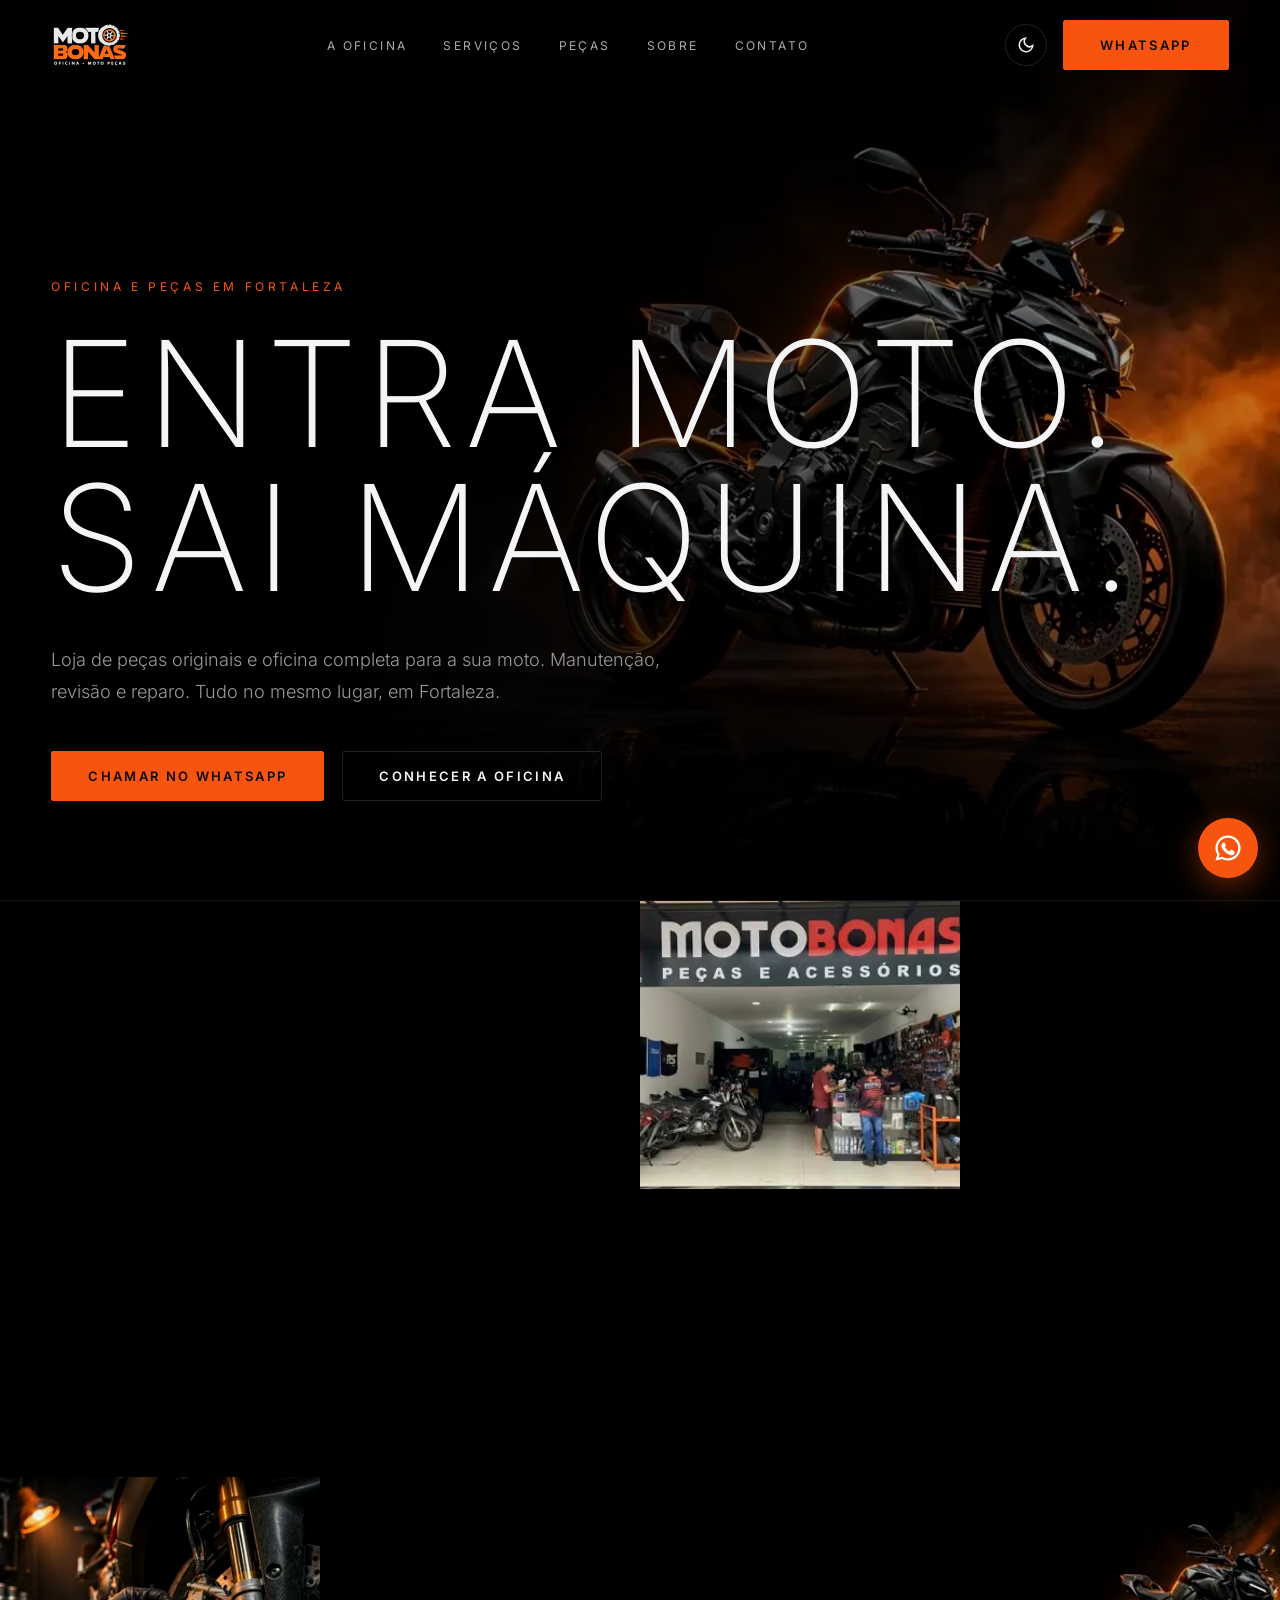
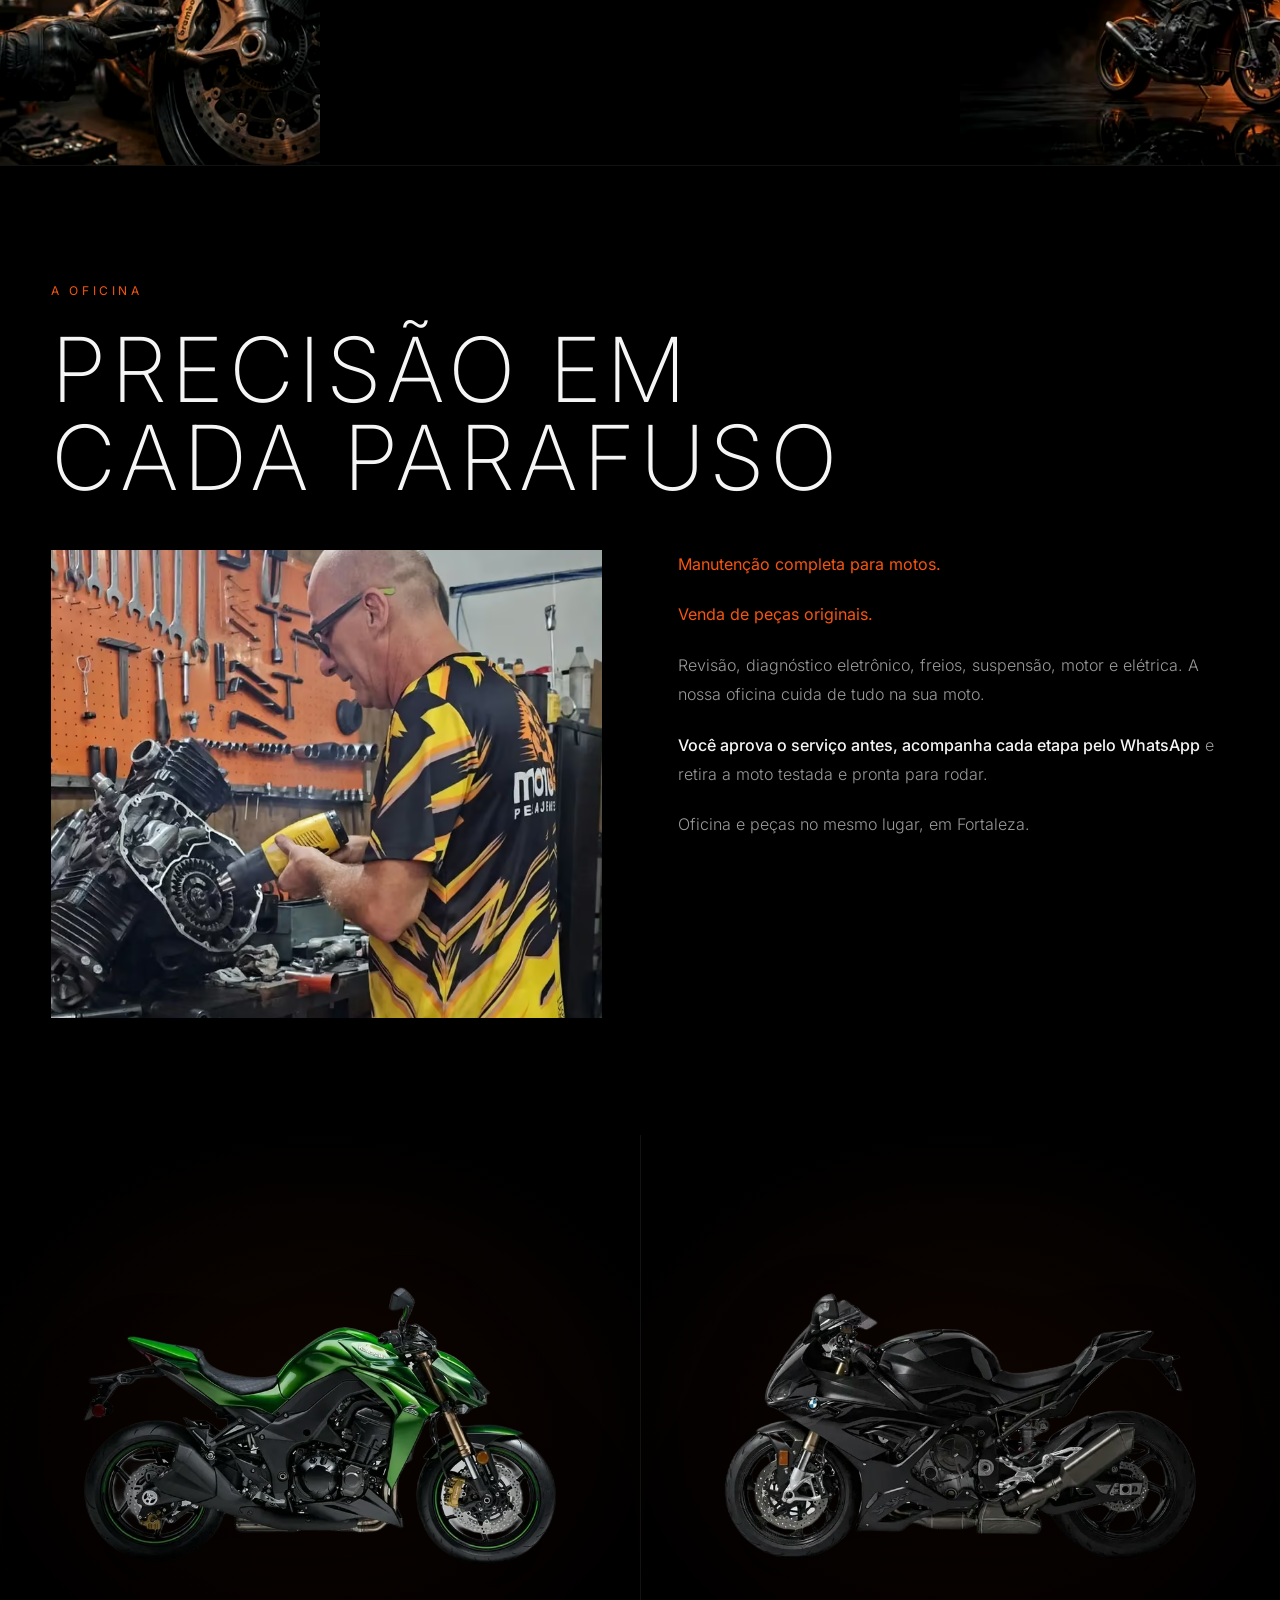
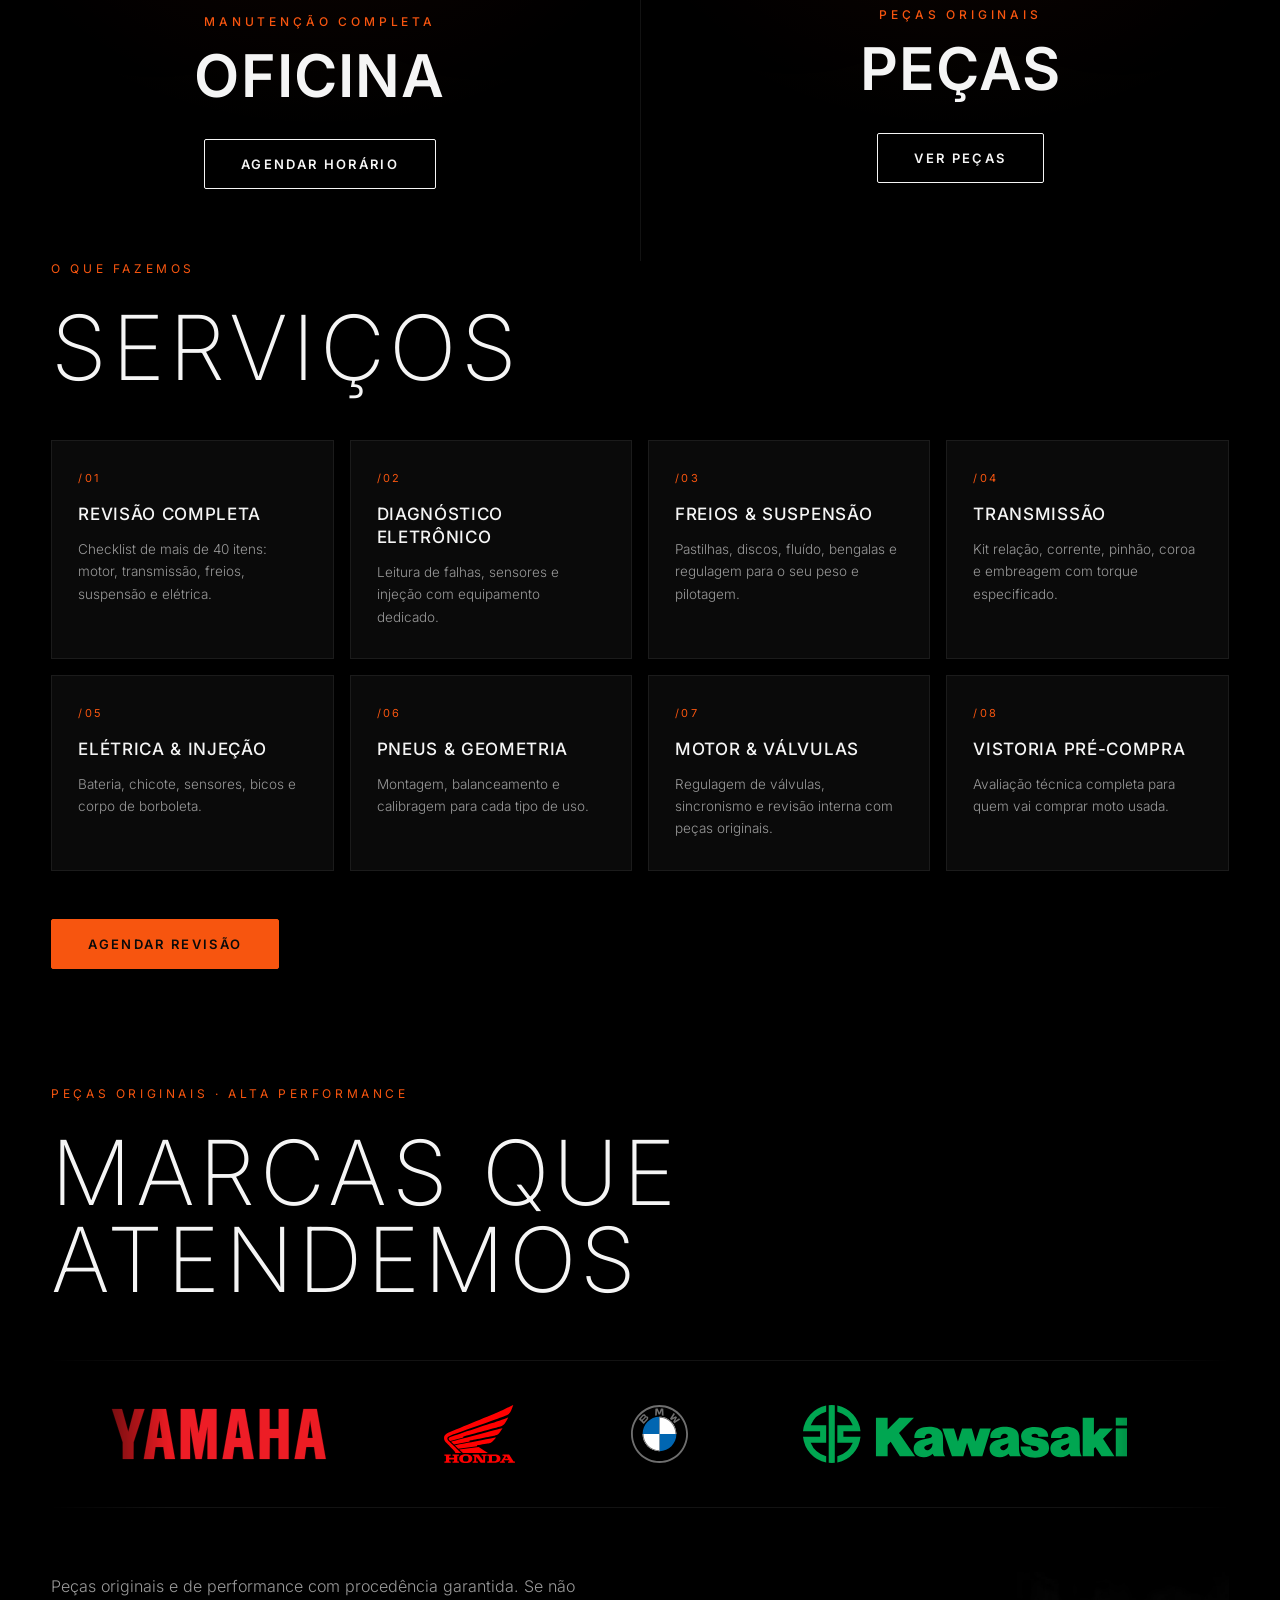
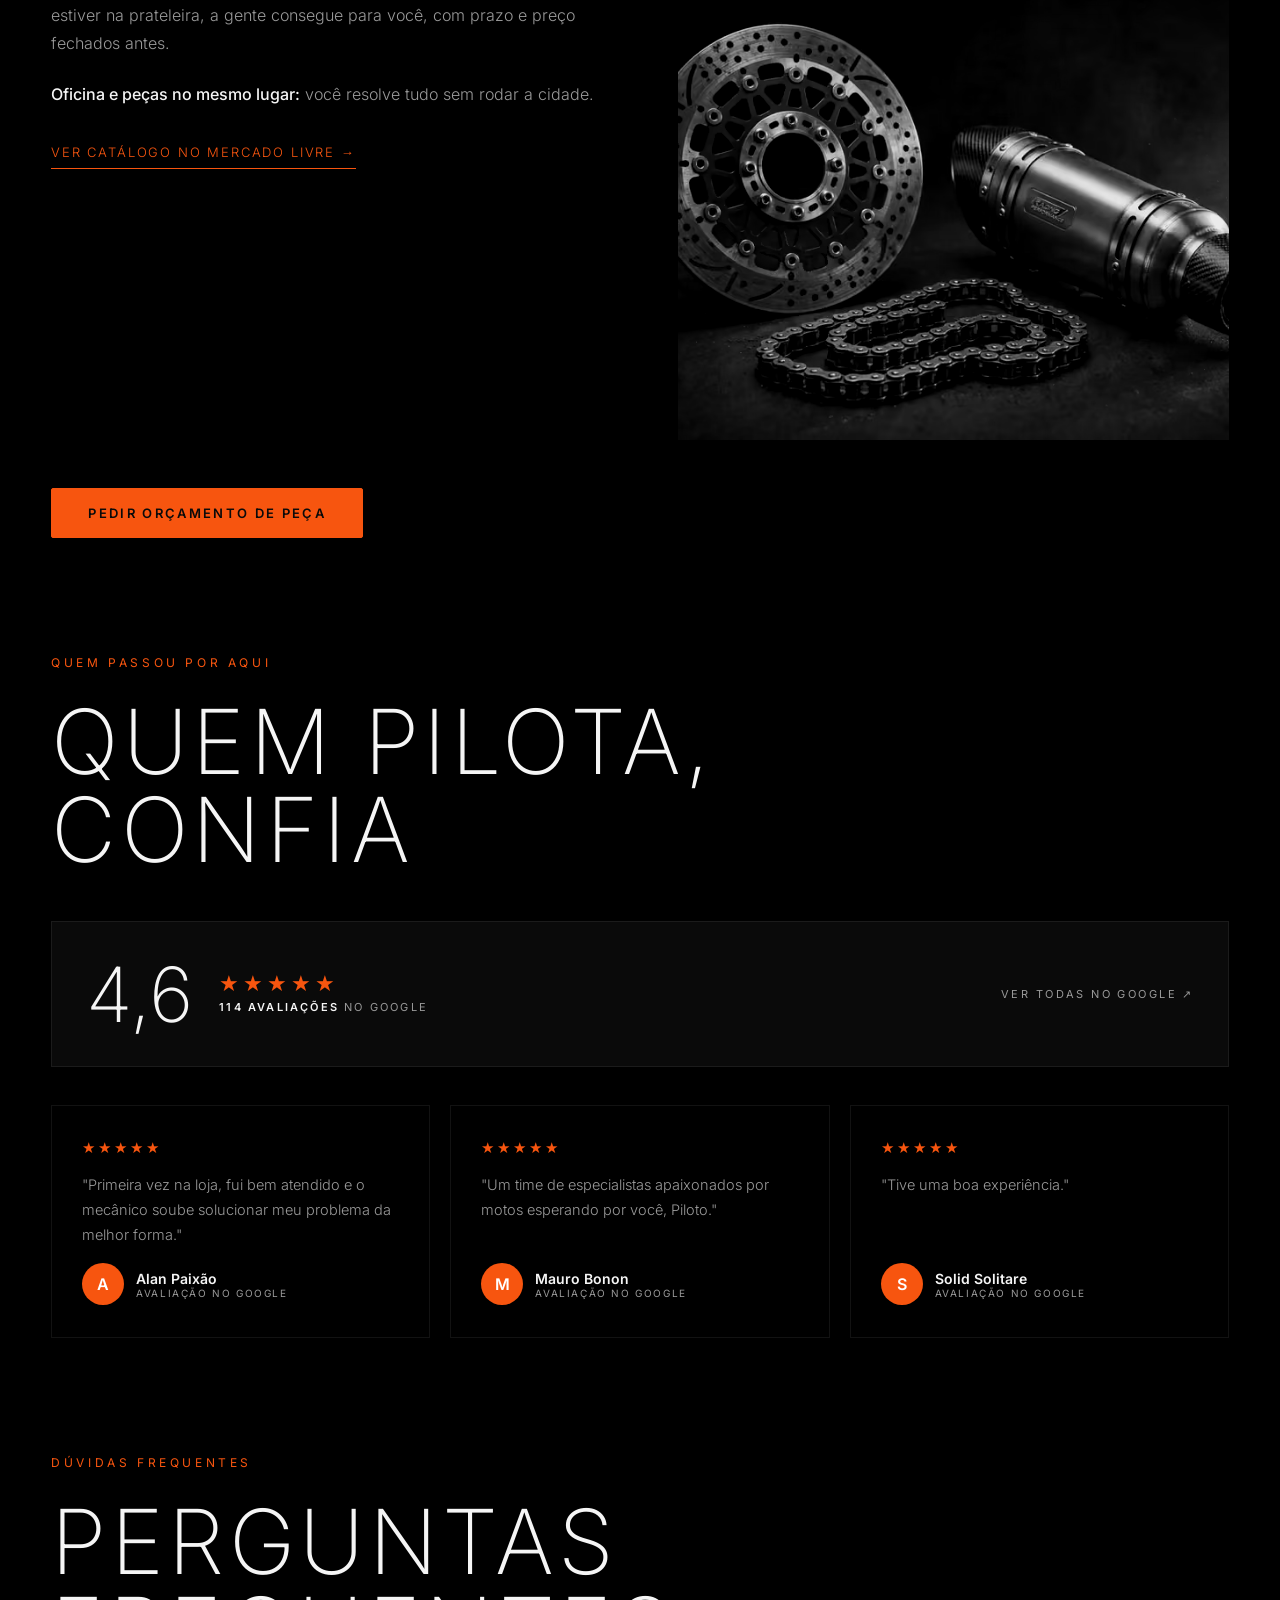
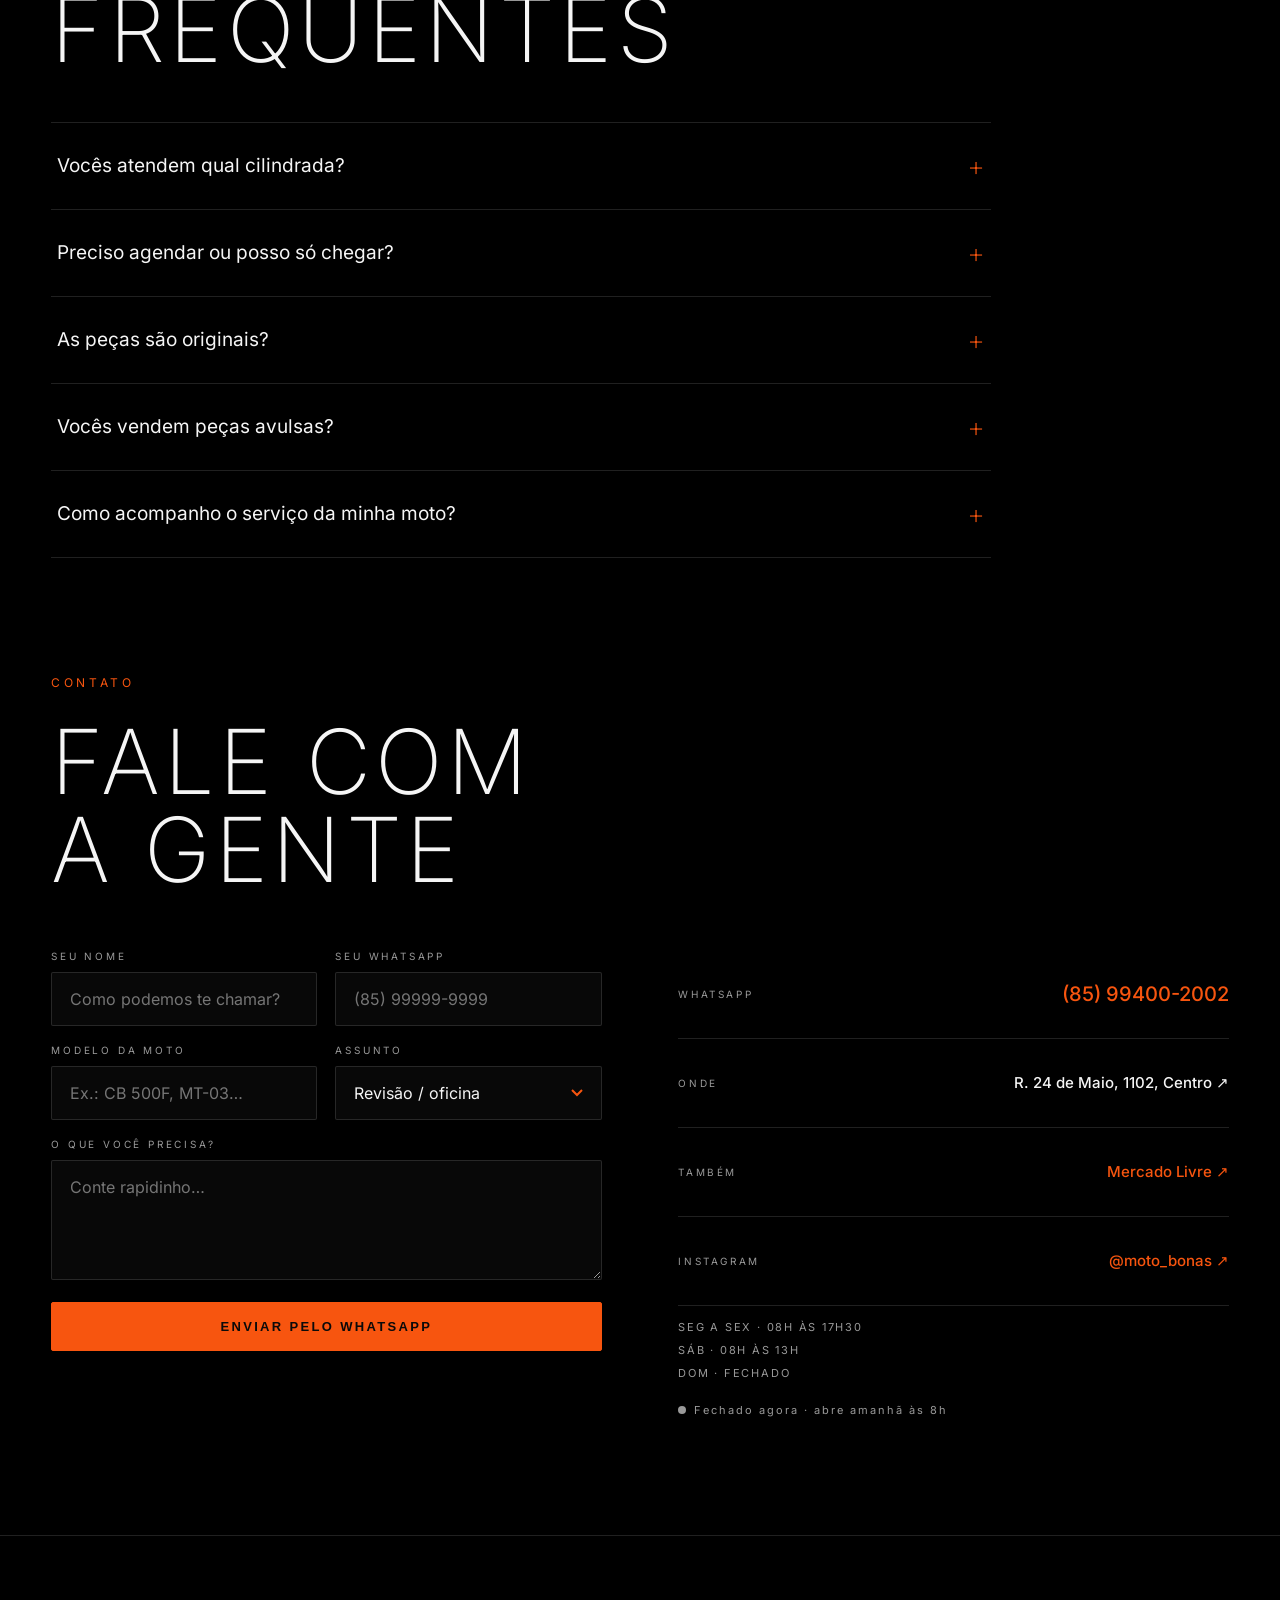
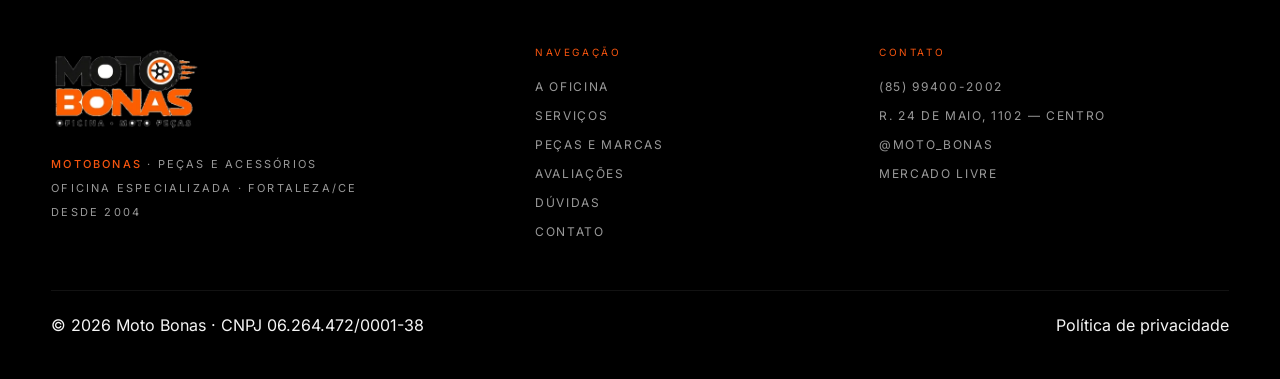
==== index.html @ 98878f94 "Serve favicon.ico na raiz (evita 404 no pedido padrao do navegador)" ====
<!DOCTYPE html>
<html lang="pt-BR">
<head>
<meta charset="UTF-8">
<meta name="viewport" content="width=device-width, initial-scale=1.0">
<title>MOTOBONAS | Oficina e Peças para Motos em Fortaleza</title>
<meta name="description" content="Oficina especializada e peças para motos de média e alta cilindrada em Fortaleza/CE. Revisão de precisão, diagnóstico eletrônico e peças originais. Chame no WhatsApp.">
<link rel="canonical" href="https://motobonas.com.br/">
<meta name="theme-color" content="#000000">
<meta property="og:type" content="website">
<meta property="og:site_name" content="Motobonas">
<meta property="og:locale" content="pt_BR">
<meta property="og:url" content="https://motobonas.com.br/">
<meta property="og:title" content="MOTOBONAS | Oficina e Peças para Motos">
<meta property="og:description" content="Entra moto. Sai máquina. Oficina especializada e peças em Fortaleza/CE.">
<meta property="og:image" content="https://motobonas.com.br/assets/og-image.jpg">
<meta property="og:image:width" content="1200">
<meta property="og:image:height" content="630">
<meta property="og:image:alt" content="Motobonas — oficina e peças para motos em Fortaleza">
<meta name="twitter:card" content="summary_large_image">
<meta name="twitter:title" content="MOTOBONAS | Oficina e Peças para Motos">
<meta name="twitter:description" content="Entra moto. Sai máquina. Oficina especializada e peças em Fortaleza/CE.">
<meta name="twitter:image" content="https://motobonas.com.br/assets/og-image.jpg">
<link rel="icon" href="/favicon.ico" sizes="any">
<link rel="apple-touch-icon" href="assets/favicon.png">
<link rel="preload" href="assets/fonts/inter-latin.woff2" as="font" type="font/woff2" crossorigin>
<link rel="preload" as="image" href="assets/hero-800.webp" media="(max-width:640px)">
<link rel="preload" as="image" href="assets/hero-1200.webp" media="(min-width:641px)">
<script>document.documentElement.className+=' js';</script>
<script type="application/ld+json">
{"@context":"https://schema.org","@type":"AutoRepair","@id":"https://motobonas.com.br/#oficina","name":"Moto Bonas Peças Acessórios Serviços","description":"Oficina especializada em motos de média e alta cilindrada e loja de peças originais em Fortaleza/CE.","telephone":"+55-85-99400-2002","url":"https://motobonas.com.br","image":"https://motobonas.com.br/assets/og-image.jpg","logo":"https://motobonas.com.br/assets/logo-320.webp","priceRange":"$$","foundingDate":"2004-05-05","currenciesAccepted":"BRL","address":{"@type":"PostalAddress","streetAddress":"Rua 24 de Maio, 1102","addressLocality":"Fortaleza","addressRegion":"CE","postalCode":"60020-000","addressCountry":"BR"},"geo":{"@type":"GeoCoordinates","latitude":-3.7312172,"longitude":-38.5334497},"hasMap":"https://www.google.com/maps/search/?api=1&query=Moto+Bonas+Rua+24+de+Maio+1102+Centro+Fortaleza","areaServed":{"@type":"City","name":"Fortaleza"},"openingHoursSpecification":[{"@type":"OpeningHoursSpecification","dayOfWeek":["Monday","Tuesday","Wednesday","Thursday","Friday"],"opens":"08:00","closes":"17:30"},{"@type":"OpeningHoursSpecification","dayOfWeek":"Saturday","opens":"08:00","closes":"13:00"}],"sameAs":["https://www.instagram.com/moto_bonas","https://www.mercadolivre.com.br/pagina/motobonas"],"aggregateRating":{"@type":"AggregateRating","ratingValue":"4.6","reviewCount":"114"}}
</script>
<script type="application/ld+json">
{"@context":"https://schema.org","@type":"FAQPage","mainEntity":[
{"@type":"Question","name":"Vocês atendem qual cilindrada?","acceptedAnswer":{"@type":"Answer","text":"Atendemos motos de todas as cilindradas, com especialidade em média e alta, acima de 300cc: naked, big trail e esportivas."}},
{"@type":"Question","name":"Preciso agendar ou posso só chegar?","acceptedAnswer":{"@type":"Answer","text":"Trabalhamos com hora marcada para garantir atendimento sem espera. Chame no WhatsApp (85) 99400-2002."}},
{"@type":"Question","name":"As peças são originais?","acceptedAnswer":{"@type":"Answer","text":"Sim. Peças originais e linhas premium, sempre com procedência garantida."}},
{"@type":"Question","name":"Vocês vendem peças avulsas?","acceptedAnswer":{"@type":"Answer","text":"Sim, na loja física em Fortaleza/CE e no Mercado Livre, com envio para todo o Brasil."}},
{"@type":"Question","name":"Como acompanho o serviço da minha moto?","acceptedAnswer":{"@type":"Answer","text":"Você recebe fotos e atualizações de cada etapa direto no seu WhatsApp: aprova o serviço antes, acompanha durante e retira a moto testada."}}
]}
</script>
<style>
@font-face{font-family:'Inter';font-style:normal;font-weight:200 600;font-display:swap;
  src:url('assets/fonts/inter-latin.woff2') format('woff2');
  unicode-range:U+0000-00FF,U+0131,U+0152-0153,U+02BB-02BC,U+02C6,U+02DA,U+02DC,U+0304,U+0308,U+0329,U+2000-206F,U+20AC,U+2122,U+2191,U+2193,U+2212,U+2215,U+FEFF,U+FFFD;}
@font-face{font-family:'Inter';font-style:normal;font-weight:200 600;font-display:swap;
  src:url('assets/fonts/inter-latin-ext.woff2') format('woff2');
  unicode-range:U+0100-02BA,U+02BD-02C5,U+02C7-02CC,U+02CE-02D7,U+02DD-02FF,U+0304,U+0308,U+0329,U+1D00-1DBF,U+1E00-1E9F,U+1EF2-1EFF,U+2020,U+20A0-20AB,U+20AD-20C0,U+2113,U+2C60-2C7F,U+A720-A7FF;}
:root{
  --bg:#000000; --bg2:#0a0a0a; --ink:#f5f5f5; --dim:#999999;
  --accent:#f7550f; --accent-deep:#b53c08;
  --line:rgba(245,245,245,.13); --line-soft:rgba(245,245,245,.07);
  --fd:'Inter',sans-serif;
}
*{margin:0;padding:0;box-sizing:border-box}
.sr-only{position:absolute;width:1px;height:1px;padding:0;margin:-1px;overflow:hidden;clip:rect(0 0 0 0);white-space:nowrap;border:0}
html{scroll-behavior:smooth}
body{background:var(--bg);color:var(--ink);font-family:var(--fd);overflow-x:hidden;-webkit-font-smoothing:antialiased}
::selection{background:var(--accent);color:#fff}
img{max-width:100%;display:block}
picture{display:contents}
a{color:inherit;text-decoration:none}
.wrap{max-width:1500px;margin:0 auto;padding:0 clamp(20px,4vw,60px)}
section{position:relative;padding:clamp(90px,13vh,160px) 0}
section[id]{scroll-margin-top:104px}

/* type */
h1,h2{font-weight:200;text-transform:uppercase;letter-spacing:.05em;line-height:.98;text-wrap:balance}
.micro{font-size:12px;font-weight:400;letter-spacing:.3em;text-transform:uppercase;color:var(--accent);margin-bottom:28px}
.h-giant{font-size:clamp(64px,11.5vw,180px)}
.h-big{font-size:clamp(44px,7vw,104px);margin-bottom:24px}
.lead{font-size:clamp(15px,1.5vw,18px);line-height:1.75;color:var(--dim);max-width:60ch;font-weight:300}
/* header */
header{position:fixed;top:0;left:0;right:0;z-index:50;display:flex;align-items:center;justify-content:space-between;
  padding:20px clamp(20px,4vw,60px);transition:.4s;border-bottom:1px solid transparent}
header.scrolled{background:rgba(0,0,0,.9);backdrop-filter:blur(12px);border-bottom-color:var(--line-soft)}
.brand{display:flex;align-items:center;gap:14px}
.brand img{height:46px;width:auto;object-fit:contain;filter:invert(1) hue-rotate(180deg)}
.brand .bt{font-size:12px;font-weight:400;letter-spacing:.24em;line-height:1.6}
.brand .bt b{color:var(--accent);font-weight:500}
nav.desk{display:flex;gap:36px;font-size:12px;font-weight:400;letter-spacing:.2em}
nav.desk a{opacity:.7;transition:.25s}
nav.desk a:hover{opacity:1;color:var(--accent)}
.btn{display:inline-flex;align-items:center;gap:10px;font-size:13px;font-weight:600;letter-spacing:.18em;
  text-transform:uppercase;padding:16px 36px;background:var(--accent);color:#0a0a0a;border:1px solid var(--accent);
  cursor:pointer;transition:.3s;border-radius:2px}
.btn:hover{background:#f5f5f5;border-color:#f5f5f5;color:#000}
.btn.ghost-btn{background:transparent;color:var(--ink);border-color:var(--line)}
.btn.ghost-btn:hover{border-color:var(--accent);color:var(--accent);background:transparent}
.burger{display:none;background:none;border:0;cursor:pointer;z-index:70;width:44px;height:44px;
  align-items:center;justify-content:center;flex-direction:column}
.burger span{display:block;width:26px;height:2px;background:var(--ink);margin:6px 0;transition:.3s}
.hact{display:flex;align-items:center;gap:16px}
.theme-toggle{width:42px;height:42px;border-radius:50%;border:1px solid var(--line);background:transparent;
  color:var(--ink);cursor:pointer;display:flex;align-items:center;justify-content:center;transition:.3s;flex-shrink:0}
.theme-toggle:hover{border-color:var(--accent);color:var(--accent)}
.theme-toggle svg{width:18px;height:18px;stroke:currentColor;fill:none;stroke-width:2;stroke-linecap:round}
.theme-toggle .icon-sun{display:none}
html[data-theme="light"] .theme-toggle .icon-sun{display:block}
html[data-theme="light"] .theme-toggle .icon-moon{display:none}
.mnav{display:none}

/* hero */
.hero{min-height:100svh;display:flex;align-items:flex-end;padding-bottom:clamp(70px,11vh,120px);position:relative;overflow:hidden}
.hero-bg{position:absolute;inset:0;z-index:-1}
.hero-bg video{width:100%;height:100%;object-fit:cover;object-position:center;filter:saturate(1.06) contrast(1.06) brightness(.86)}
.hero-bg::after{content:'';position:absolute;inset:0;
  background:linear-gradient(90deg,rgba(0,0,0,.94) 25%,rgba(0,0,0,.45) 60%,rgba(0,0,0,.1) 100%),
             linear-gradient(0deg,#000 3%,transparent 42%)}
.hero .lead{margin:34px 0 44px}
.cta-row{display:flex;gap:18px;flex-wrap:wrap}

/* photo strip */
.strip{display:grid;grid-template-columns:repeat(4,1fr);gap:0;border-top:1px solid var(--line-soft);border-bottom:1px solid var(--line-soft)}
.strip img{width:100%;height:clamp(220px,32vh,380px);object-fit:cover;filter:saturate(1.06) contrast(1.06) brightness(.96);transition:.5s}
.strip img:hover{filter:saturate(1.12) contrast(1.05) brightness(1)}

/* split */
.split{display:grid;grid-template-columns:1fr 1fr;gap:clamp(30px,6vw,100px);align-items:start;margin-top:48px}
.split .txt p{color:var(--dim);line-height:1.8;font-weight:300;font-size:16px;margin-bottom:22px}
.split .txt p b{color:var(--ink);font-weight:500}
.split .txt p.hl{color:var(--accent);font-weight:400}
.strip-img{overflow:hidden}
.strip-img img{width:100%;height:clamp(300px,52vh,560px);object-fit:cover;filter:grayscale(1) contrast(1.08) brightness(.92)}
.strip-img img.color{filter:none}

/* builds (oficina / peças) */
.builds{display:grid;grid-template-columns:1fr 1fr}
.build{position:relative;overflow:hidden;min-height:clamp(480px,80vh,760px);display:flex;flex-direction:column;
  align-items:center;justify-content:center;text-align:center;gap:clamp(18px,3.5vh,34px);
  padding:clamp(50px,8vh,90px) 24px;
  background:var(--bg)}
.build::before{content:'';position:absolute;inset:0;pointer-events:none;
  background:radial-gradient(ellipse 85% 60% at 50% 40%,rgba(247,85,15,.07),transparent 70%)}
.build.b-pecas{border-left:1px solid var(--line-soft)}
.build .bike{width:min(86%,540px);height:auto;filter:drop-shadow(0 34px 40px rgba(0,0,0,.45));
  transition:transform 1.2s cubic-bezier(.16,1,.3,1)}
.build:hover .bike{transform:scale(1.045)}
.build .in{position:relative;z-index:2}
.build .pre{font-size:12px;font-weight:500;letter-spacing:.32em;color:var(--accent);margin-bottom:18px}
.build h3{font-size:clamp(38px,4.6vw,68px);font-weight:600;letter-spacing:.02em;text-transform:uppercase;color:var(--ink);line-height:1;margin-bottom:34px}
.build .btn{border-color:var(--ink);background:transparent;color:var(--ink)}
.build .btn:hover{background:var(--accent);border-color:var(--accent);color:#fff}

/* services */
.svc-grid{display:grid;grid-template-columns:repeat(4,1fr);gap:16px;margin-top:48px}
.svc{background:var(--bg2);border:1px solid var(--line-soft);padding:30px 26px;transition:transform .3s,border-color .3s}
.svc:hover{transform:translateY(-6px);border-color:rgba(247,85,15,.55)}
.svc .n{display:block;font-size:11px;letter-spacing:.22em;color:var(--accent);margin-bottom:18px}
.svc h3{font-size:17px;font-weight:500;letter-spacing:.04em;text-transform:uppercase;margin-bottom:12px;line-height:1.35}
.svc p{font-size:13.5px;color:var(--dim);line-height:1.65;font-weight:300}

/* brands marquee */
.marquee{overflow:hidden;margin-top:56px;border-top:1px solid var(--line-soft);border-bottom:1px solid var(--line-soft);
  -webkit-mask-image:linear-gradient(90deg,transparent,#000 10%,#000 90%,transparent);
  mask-image:linear-gradient(90deg,transparent,#000 10%,#000 90%,transparent)}
.mq-track{display:flex;width:max-content;animation:mq 30s linear infinite}
.marquee:hover .mq-track{animation-play-state:paused}
.mq-half{display:flex;align-items:center;padding:44px 0}
.mq-item{margin:0 clamp(34px,4.5vw,70px);display:flex;align-items:center;transition:transform .3s;flex-shrink:0}
.mq-item img{height:clamp(40px,4.5vw,58px);width:auto;display:block}
.mq-item:hover{transform:scale(1.07)}
@keyframes mq{to{transform:translateX(-50%)}}

/* reviews */
.rev-head{display:flex;align-items:center;gap:26px;flex-wrap:wrap;margin:48px 0 38px;padding:34px;
  border:1px solid var(--line-soft);background:var(--bg2)}
.rev-head .score{font-weight:200;font-size:76px;line-height:1}
.rev-head .stars{color:var(--accent);font-size:22px;letter-spacing:4px}
.rev-head .meta{font-size:11px;letter-spacing:.2em;color:var(--dim);line-height:2}
.rev-head .meta b{color:var(--ink)}
.rev-head .g{margin-left:auto;font-size:11px;letter-spacing:.22em;color:var(--dim);transition:.3s}
.rev-head .g:hover{color:var(--accent)}
.rev-grid{display:grid;grid-template-columns:repeat(3,1fr);gap:20px}
.rev{border:1px solid var(--line-soft);padding:32px 30px;display:flex;flex-direction:column;gap:16px;transition:.3s;background:var(--bg)}
.rev:hover{border-color:rgba(247,85,15,.4)}
.rev .stars{color:var(--accent);font-size:15px;letter-spacing:3px}
.rev .txt{font-size:14.5px;line-height:1.7;color:var(--dim);flex:1;font-weight:300}
.rev .who{display:flex;align-items:center;gap:12px}
.rev .ava{width:42px;height:42px;border-radius:50%;background:var(--accent);display:flex;align-items:center;
  justify-content:center;font-weight:600;font-size:16px;color:#fff;flex-shrink:0}
.rev .who .n{font-weight:600;font-size:14px}
.rev .who .d{font-size:10px;letter-spacing:.16em;color:var(--dim)}

/* contact */
.contact-grid{display:grid;grid-template-columns:1fr 1fr;gap:clamp(36px,6vw,100px);margin-top:56px;align-items:start}
.cinfo .row{display:flex;justify-content:space-between;gap:14px;padding:22px 0;border-bottom:1px solid var(--line);font-size:15px;align-items:center}
.cinfo .k{font-size:10px;letter-spacing:.26em;color:var(--dim)}
.cinfo .v{font-weight:500}
.cinfo .v.hot{color:var(--accent);font-size:20px}
.hours{font-size:11px;letter-spacing:.16em;color:var(--dim);line-height:2.1;margin-top:10px}
form{display:grid;gap:18px}
.field label{display:block;font-size:10px;letter-spacing:.28em;color:var(--dim);margin-bottom:10px;text-transform:uppercase}
.field input,.field select,.field textarea{width:100%;background:rgba(245,245,245,.03);border:1px solid var(--line);
  color:var(--ink);font-family:var(--fd);font-size:16px;padding:16px 18px;transition:.3s;border-radius:2px;appearance:none}
.field textarea{min-height:120px;resize:vertical}
.field input:focus,.field select:focus,.field textarea:focus{outline:none;border-color:var(--accent)}
.field select{background-image:url("data:image/svg+xml,%3Csvg xmlns='http://www.w3.org/2000/svg' width='12' height='8'%3E%3Cpath d='M1 1l5 5 5-5' stroke='%23f7550f' fill='none' stroke-width='2'/%3E%3C/svg%3E");
  background-repeat:no-repeat;background-position:right 18px center}
.field select option{background:#111}
.frow{display:grid;grid-template-columns:1fr 1fr;gap:18px}

/* faq */
.faq{margin-top:48px;border-top:1px solid var(--line);max-width:940px}
.faq details{border-bottom:1px solid var(--line)}
.faq summary{cursor:pointer;list-style:none;display:flex;justify-content:space-between;align-items:center;
  gap:20px;padding:26px 6px;font-weight:400;font-size:clamp(16px,1.8vw,19px);transition:.25s}
.faq summary::-webkit-details-marker{display:none}
.faq summary::after{content:'+';font-weight:200;color:var(--accent);font-size:28px;flex-shrink:0;transition:transform .3s}
.faq details[open] summary::after{transform:rotate(45deg)}
.faq summary:hover{color:var(--accent)}
.faq .a{padding:0 6px 28px;color:var(--dim);line-height:1.75;font-size:15.5px;max-width:72ch;font-weight:300}

/* footer */
footer{border-top:1px solid var(--line);padding:70px 0 44px}
.foot-grid{display:grid;grid-template-columns:1.2fr .8fr 1fr;gap:clamp(24px,5vw,70px);margin:40px 0 44px;align-items:start}
.foot-grid .m{font-size:11px;letter-spacing:.2em;color:var(--dim);line-height:2.2}
.foot-grid .m b{color:var(--accent);font-weight:500}
.fcol img{margin-bottom:20px}
.fh{font-size:10px;letter-spacing:.26em;color:var(--accent);text-transform:uppercase;margin-bottom:14px}
.fcol a{display:block;font-size:12px;letter-spacing:.14em;color:var(--dim);padding:7px 0;text-transform:uppercase;transition:.25s}
.fcol a:hover{color:var(--accent)}
.foot-legal{display:flex;justify-content:space-between;gap:16px;flex-wrap:wrap;border-top:1px solid var(--line-soft);padding-top:24px}
.foot-legal a:hover{color:var(--accent)}

/* whatsapp float + mobile bar */
.wa-float{position:fixed;right:22px;bottom:22px;z-index:55;width:60px;height:60px;border-radius:50%;
  background:var(--accent);display:flex;align-items:center;justify-content:center;
  box-shadow:0 8px 32px rgba(247,85,15,.45);transition:.3s}
.wa-float:hover{transform:scale(1.1)}
.wa-float svg{width:30px;height:30px;fill:#fff}
.bookbar{display:none}

/* reveal (só quando há JS: sem JS o conteúdo fica visível) */
.js .rise{opacity:0;transform:translateY(34px);transition:opacity .9s ease,transform .9s cubic-bezier(.16,1,.3,1)}
.js .rise.in{opacity:1;transform:none}

/* links de contato com alvo de toque confortável */
.cinfo .row .v{padding:10px 0;min-height:44px;display:inline-flex;align-items:center}
.rev-head .g{padding:12px 0;display:inline-block}
.link-accent{color:var(--accent);border-bottom:1px solid var(--accent);padding-bottom:4px;font-size:13px;
  letter-spacing:.14em;display:inline-block;padding-top:10px}
.link-accent:hover{color:var(--accent-deep);border-bottom-color:var(--accent-deep)}

/* status aberto/fechado */
.status{display:inline-flex;align-items:center;gap:8px;font-size:11px;letter-spacing:.18em;
  color:var(--dim);margin-top:18px}
.status .dot{width:8px;height:8px;border-radius:50%;background:var(--dim);flex-shrink:0}
.status.aberto .dot{background:#22c55e;box-shadow:0 0 0 3px rgba(34,197,94,.18)}
.status.aberto{color:#22c55e}

/* erro de formulário */
.field .erro{display:none;font-size:11px;letter-spacing:.12em;color:#ff6b5a;margin-top:8px}
.field.invalido input,.field.invalido textarea{border-color:#ff6b5a}
.field.invalido .erro{display:block}
[aria-invalid="true"]{border-color:#ff6b5a}
.aviso{display:none;font-size:13px;line-height:1.6;color:#ff6b5a;padding:14px 16px;border:1px solid rgba(255,107,90,.4);
  background:rgba(255,107,90,.08);border-radius:2px}
.aviso.on{display:block}

/* ===== tema claro (toggle) ===== */
html[data-theme="light"]{--bg:#ffffff;--bg2:#f4f4f3;--ink:#101010;--dim:#5d5d5d;
  --line:rgba(0,0,0,.14);--line-soft:rgba(0,0,0,.07)}
html[data-theme="light"] header{background:rgba(255,255,255,.78);backdrop-filter:blur(12px);-webkit-backdrop-filter:blur(12px);border-bottom:1px solid var(--line-soft)}
html[data-theme="light"] header.scrolled{background:rgba(255,255,255,.94)}
html[data-theme="light"] .brand img{filter:none}
html[data-theme="light"] .hero{color:#fff}
html[data-theme="light"] .hero h1{color:#fff}
html[data-theme="light"] .hero .lead{color:rgba(255,255,255,.74)}
html[data-theme="light"] .hero .btn.ghost-btn{color:#fff;border-color:rgba(255,255,255,.45)}
html[data-theme="light"] .field input,html[data-theme="light"] .field select,html[data-theme="light"] .field textarea{background:rgba(0,0,0,.035)}
html[data-theme="light"] .field select option{background:#fff}
html[data-theme="light"] .mnav a{color:#f5f5f5}
html[data-theme="light"] footer{background:#0b0b0b;color:#f5f5f5}
html[data-theme="light"] footer .foot-grid .m{color:#9a9a9a}
html[data-theme="light"] .mq-item img[src$="triumph.svg"]{filter:brightness(0)}
html[data-theme="light"] .link-accent{color:var(--accent-deep);border-bottom-color:var(--accent-deep)}
html[data-theme="light"] .cinfo .v.hot{color:var(--accent-deep)}
html[data-theme="light"] .status.aberto{color:#0f7a3d}

@media(max-width:1024px){
  .split,.contact-grid{grid-template-columns:1fr}
  .svc-grid{grid-template-columns:repeat(2,1fr)}
  .strip{grid-template-columns:repeat(2,1fr)}
  .rev-grid{grid-template-columns:repeat(2,1fr)}
}
@media(max-width:640px){
  nav.desk,.brand .bt{display:none}
  .burger{display:flex}
  .strip{grid-template-columns:repeat(2,1fr)}
  .strip img{height:180px}
  .rev-grid{grid-template-columns:1fr}
  .frow{grid-template-columns:1fr}
  .svc-grid{grid-template-columns:1fr}
  .builds{grid-template-columns:1fr}
  .build{min-height:60vh}
  .mnav{position:fixed;inset:0;background:rgba(0,0,0,.97);z-index:65;display:flex;flex-direction:column;
    align-items:center;justify-content:center;gap:32px;opacity:0;pointer-events:none;transition:.4s}
  .mnav.open{opacity:1;pointer-events:auto}
  .mnav a{font-weight:300;font-size:34px;text-transform:uppercase;letter-spacing:.06em}
  .mnav-brand img{width:132px;height:auto;object-fit:contain;margin-bottom:6px;filter:invert(1) hue-rotate(180deg)}
  .mnav a.on{color:var(--accent)}
  body.menu-open{overflow:hidden}
  body.menu-open header{z-index:80;background:transparent;border-bottom-color:transparent;backdrop-filter:none;-webkit-backdrop-filter:none}
  body.menu-open .brand,body.menu-open .hact .theme-toggle,body.menu-open .hact .btn{visibility:hidden}
  body.menu-open .burger span{background:#f5f5f5}
  body.menu-open .burger span:nth-child(1){transform:translateY(8px) rotate(45deg)}
  body.menu-open .burger span:nth-child(2){opacity:0}
  body.menu-open .burger span:nth-child(3){transform:translateY(-8px) rotate(-45deg)}
  body{padding-bottom:74px}
  .bookbar{display:flex;position:fixed;bottom:0;left:0;right:0;z-index:54;align-items:center;
    justify-content:space-between;gap:12px;padding:12px 16px;background:rgba(0,0,0,.94);
    border-top:1px solid var(--line)}
  .bookbar .t{font-size:10px;letter-spacing:.16em;color:var(--dim);line-height:1.7}
  .bookbar .t b{color:var(--accent);display:block;font-size:11px}
  .bookbar .btn{padding:13px 20px;font-size:11px;white-space:nowrap}
  .wa-float{bottom:88px;right:16px;width:52px;height:52px}
  .wa-float svg{width:26px;height:26px}
}
@media(prefers-reduced-motion:reduce){
  *,*::before,*::after{animation:none!important;transition:none!important}
  .rise{opacity:1;transform:none}
  html{scroll-behavior:auto}
}
</style>
<script>try{if(localStorage.getItem('mb-theme')==='light'){document.documentElement.setAttribute('data-theme','light')}}catch(e){}</script>
</head>
<body>

<header id="hdr">
  <a class="brand" href="#topo" aria-label="Motobonas - início">
    <img src="assets/logo-160.webp" srcset="assets/logo-160.webp 160w, assets/logo-320.webp 320w" sizes="80px" alt="Moto Bonas - Oficina e Moto Peças" width="80" height="46">
  </a>
  <nav class="desk" aria-label="Navegação principal">
    <a href="#oficina">A OFICINA</a>
    <a href="#servicos">SERVIÇOS</a>
    <a href="#pecas">PEÇAS</a>
    <a href="#sobre">SOBRE</a>
    <a href="#contato">CONTATO</a>
  </nav>
  <div class="hact">
    <button class="theme-toggle" id="themeToggle" aria-label="Alternar tema" title="Alternar tema claro/escuro">
      <svg class="icon-sun" viewBox="0 0 24 24"><circle cx="12" cy="12" r="4"/><path d="M12 2v2M12 20v2M4.9 4.9l1.4 1.4M17.7 17.7l1.4 1.4M2 12h2M20 12h2M4.9 19.1l1.4-1.4M17.7 6.3l1.4-1.4"/></svg>
      <svg class="icon-moon" viewBox="0 0 24 24"><path d="M21 12.8A9 9 0 1 1 11.2 3a7 7 0 0 0 9.8 9.8z"/></svg>
    </button>
    <a class="btn" href="https://wa.me/5585994002002?text=Ol%C3%A1!%20Vim%20pelo%20site%20da%20Motobonas%20e%20quero%20um%20or%C3%A7amento." target="_blank" rel="noopener" data-wa>WhatsApp</a>
    <button class="burger" id="burger" type="button" aria-label="Abrir menu" aria-expanded="false" aria-controls="mnav"><span></span><span></span><span></span></button>
  </div>
</header>
<nav class="mnav" id="mnav" aria-label="Menu móvel">
  <a href="#topo" class="mnav-brand" aria-label="Motobonas - início"><img src="assets/logo-320.webp" alt="Moto Bonas - Oficina e Moto Peças" width="132" height="76"></a>
  <a href="#oficina">A oficina</a><a href="#servicos">Serviços</a><a href="#pecas">Peças</a><a href="#sobre">Sobre</a><a href="#contato">Contato</a>
  <a class="on" href="https://wa.me/5585994002002?text=Ol%C3%A1!%20Vim%20pelo%20site%20da%20Motobonas." target="_blank" rel="noopener" data-wa>WhatsApp</a>
</nav>

<main id="topo">

  <!-- HERO -->
  <section class="hero" id="hero">
    <div class="hero-bg" aria-hidden="true"><video id="heroVid" autoplay muted loop playsinline preload="none" poster="assets/hero-1200.webp" tabindex="-1" data-src="assets/hero-loop-opt.mp4"></video></div>
    <div class="wrap">
      <p class="micro rise">OFICINA E PEÇAS EM FORTALEZA</p>
      <h1 class="h-giant rise">ENTRA MOTO. SAI MÁQUINA.</h1>
      <p class="lead rise">Loja de peças originais e oficina completa para a sua moto. Manutenção, revisão e reparo. Tudo no mesmo lugar, em Fortaleza.</p>
      <div class="cta-row rise">
        <a class="btn" href="https://wa.me/5585994002002?text=Ol%C3%A1!%20Vim%20pelo%20site%20da%20Motobonas%20e%20quero%20um%20or%C3%A7amento." target="_blank" rel="noopener" data-wa>Chamar no WhatsApp</a>
        <a class="btn ghost-btn" href="#oficina">Conhecer a oficina</a>
      </div>
    </div>
  </section>

  <!-- PHOTO STRIP -->
  <div class="strip" role="group" aria-label="A oficina">
    <picture>
      <source type="image/avif" srcset="assets/fachada-480.avif 480w, assets/fachada-800.avif 800w, assets/fachada-1100.avif 1100w" sizes="(max-width:640px) 50vw, 25vw">
      <source type="image/webp" srcset="assets/fachada-480.webp 480w, assets/fachada-800.webp 800w, assets/fachada-1100.webp 1100w" sizes="(max-width:640px) 50vw, 25vw">
      <img src="assets/fachada-800.webp" width="800" height="446" alt="Fachada da loja Motobonas" loading="lazy" decoding="async">
    </picture>
    <picture>
      <source type="image/avif" srcset="assets/pecas-480.avif 480w, assets/pecas-800.avif 800w, assets/pecas-1280.avif 1280w" sizes="(max-width:640px) 50vw, 25vw">
      <source type="image/webp" srcset="assets/pecas-480.webp 480w, assets/pecas-800.webp 800w, assets/pecas-1280.webp 1280w" sizes="(max-width:640px) 50vw, 25vw">
      <img src="assets/pecas-800.webp" width="800" height="533" alt="Peças de motocicleta" loading="lazy" decoding="async">
    </picture>
    <picture>
      <source type="image/avif" srcset="assets/detalhe-480.avif 480w, assets/detalhe-800.avif 800w, assets/detalhe-1200.avif 1200w" sizes="(max-width:640px) 50vw, 25vw">
      <source type="image/webp" srcset="assets/detalhe-480.webp 480w, assets/detalhe-800.webp 800w, assets/detalhe-1200.webp 1200w" sizes="(max-width:640px) 50vw, 25vw">
      <img src="assets/detalhe-800.webp" width="800" height="533" alt="Detalhe de freio de motocicleta" loading="lazy" decoding="async">
    </picture>
    <picture>
      <source type="image/avif" srcset="assets/hero-480.avif 480w, assets/hero-800.avif 800w, assets/hero-1200.avif 1200w" sizes="(max-width:640px) 50vw, 25vw">
      <source type="image/webp" srcset="assets/hero-480.webp 480w, assets/hero-800.webp 800w, assets/hero-1200.webp 1200w" sizes="(max-width:640px) 50vw, 25vw">
      <img src="assets/hero-800.webp" width="800" height="450" alt="Motocicleta esportiva" loading="lazy" decoding="async">
    </picture>
  </div>

  <!-- O BOX -->
  <section id="oficina">
    <div class="wrap">
      <p class="micro rise">A OFICINA</p>
      <h2 class="h-big rise">PRECISÃO EM<br>CADA PARAFUSO</h2>
      <div class="split">
        <div class="strip-img rise"><picture>
      <source type="image/avif" srcset="assets/dono-480.avif 480w, assets/dono-800.avif 800w, assets/dono-1100.avif 1100w" sizes="(max-width:1024px) 100vw, 45vw">
      <source type="image/webp" srcset="assets/dono-480.webp 480w, assets/dono-800.webp 800w, assets/dono-1100.webp 1100w" sizes="(max-width:1024px) 100vw, 45vw">
      <img class="color" src="assets/dono-800.webp" width="800" height="781" alt="Dono da Motobonas trabalhando no motor de uma moto" loading="lazy" decoding="async">
    </picture></div>
        <div class="txt rise">
          <p class="hl">Manutenção completa para motos.</p>
          <p class="hl">Venda de peças originais.</p>
          <p>Revisão, diagnóstico eletrônico, freios, suspensão, motor e elétrica. A nossa oficina cuida de tudo na sua moto.</p>
          <p><b>Você aprova o serviço antes, acompanha cada etapa pelo WhatsApp</b> e retira a moto testada e pronta para rodar.</p>
          <p>Oficina e peças no mesmo lugar, em Fortaleza.</p>
        </div>
      </div>
    </div>
  </section>

  <!-- OFICINA / PEÇAS -->
  <section id="oficina-pecas" style="padding:0">
    <div class="builds">
      <div class="build b-oficina rise">
        <picture>
      <source type="image/avif" srcset="assets/naked-480.avif 480w, assets/naked-800.avif 800w, assets/naked-1000.avif 1000w" sizes="(max-width:640px) 86vw, 40vw">
      <source type="image/webp" srcset="assets/naked-480.webp 480w, assets/naked-800.webp 800w, assets/naked-1000.webp 1000w" sizes="(max-width:640px) 86vw, 40vw">
      <img class="bike" src="assets/naked-800.webp" width="800" height="491" alt="Moto naked esportiva" loading="lazy" decoding="async">
    </picture>
        <div class="in">
          <p class="pre">MANUTENÇÃO COMPLETA</p>
          <h3>OFICINA</h3>
          <a class="btn" href="https://wa.me/5585994002002?text=Ol%C3%A1!%20Quero%20agendar%20uma%20revis%C3%A3o%20para%20minha%20moto." target="_blank" rel="noopener" data-wa>Agendar horário</a>
        </div>
      </div>
      <div class="build b-pecas rise">
        <picture>
      <source type="image/avif" srcset="assets/carenada-480.avif 480w, assets/carenada-800.avif 800w, assets/carenada-1000.avif 1000w" sizes="(max-width:640px) 86vw, 40vw">
      <source type="image/webp" srcset="assets/carenada-480.webp 480w, assets/carenada-800.webp 800w, assets/carenada-1000.webp 1000w" sizes="(max-width:640px) 86vw, 40vw">
      <img class="bike" src="assets/carenada-800.webp" width="800" height="472" alt="Moto esportiva carenada" loading="lazy" decoding="async">
    </picture>
        <div class="in">
          <p class="pre">PEÇAS ORIGINAIS</p>
          <h3>PEÇAS</h3>
          <a class="btn" href="#pecas">Ver peças</a>
        </div>
      </div>
    </div>
  </section>

  <!-- SERVIÇOS -->
  <section id="servicos" style="padding-top:0">
    <div class="wrap">
      <p class="micro rise">O QUE FAZEMOS</p>
      <h2 class="h-big rise">SERVIÇOS</h2>
      <div class="svc-grid rise">
        <div class="svc"><span class="n">/01</span><h3>Revisão completa</h3><p>Checklist de mais de 40 itens: motor, transmissão, freios, suspensão e elétrica.</p></div>
        <div class="svc"><span class="n">/02</span><h3>Diagnóstico eletrônico</h3><p>Leitura de falhas, sensores e injeção com equipamento dedicado.</p></div>
        <div class="svc"><span class="n">/03</span><h3>Freios &amp; suspensão</h3><p>Pastilhas, discos, fluído, bengalas e regulagem para o seu peso e pilotagem.</p></div>
        <div class="svc"><span class="n">/04</span><h3>Transmissão</h3><p>Kit relação, corrente, pinhão, coroa e embreagem com torque especificado.</p></div>
        <div class="svc"><span class="n">/05</span><h3>Elétrica &amp; injeção</h3><p>Bateria, chicote, sensores, bicos e corpo de borboleta.</p></div>
        <div class="svc"><span class="n">/06</span><h3>Pneus &amp; geometria</h3><p>Montagem, balanceamento e calibragem para cada tipo de uso.</p></div>
        <div class="svc"><span class="n">/07</span><h3>Motor &amp; válvulas</h3><p>Regulagem de válvulas, sincronismo e revisão interna com peças originais.</p></div>
        <div class="svc"><span class="n">/08</span><h3>Vistoria pré-compra</h3><p>Avaliação técnica completa para quem vai comprar moto usada.</p></div>
      </div>
      <div class="cta-row rise" style="margin-top:48px">
        <a class="btn" href="https://wa.me/5585994002002?text=Ol%C3%A1!%20Quero%20agendar%20uma%20revis%C3%A3o%20para%20minha%20moto." target="_blank" rel="noopener" data-wa>Agendar revisão</a>
      </div>
    </div>
  </section>

  <!-- MARCAS -->
  <section id="pecas" style="padding-top:0">
    <div class="wrap">
      <p class="micro rise">PEÇAS ORIGINAIS · ALTA PERFORMANCE</p>
      <h2 class="h-big rise">MARCAS QUE<br>ATENDEMOS</h2>
      <div class="marquee rise" role="region" aria-label="Marcas que atendemos">
        <div class="mq-track">
          <div class="mq-half">
            <span class="mq-item"><img src="assets/logos/yamaha.svg" alt="Yamaha" loading="lazy"></span>
            <span class="mq-item"><img src="assets/logos/honda.svg" alt="Honda" loading="lazy"></span>
            <span class="mq-item"><img src="assets/logos/bmw.svg" alt="BMW" loading="lazy"></span>
            <span class="mq-item"><img src="assets/logos/kawasaki.svg" alt="Kawasaki" loading="lazy"></span>
            <span class="mq-item"><img src="assets/logos/suzuki.svg" alt="Suzuki" loading="lazy"></span>
            <span class="mq-item"><img src="assets/logos/ktm.svg" alt="KTM" loading="lazy"></span>
            <span class="mq-item"><img src="assets/logos/ducati.svg" alt="Ducati" loading="lazy"></span>
            <span class="mq-item"><img src="assets/logos/triumph.svg" alt="Triumph" loading="lazy"></span>
          </div>
          <div class="mq-half" aria-hidden="true">
            <span class="mq-item"><img src="assets/logos/yamaha.svg" alt="" loading="lazy"></span>
            <span class="mq-item"><img src="assets/logos/honda.svg" alt="" loading="lazy"></span>
            <span class="mq-item"><img src="assets/logos/bmw.svg" alt="" loading="lazy"></span>
            <span class="mq-item"><img src="assets/logos/kawasaki.svg" alt="" loading="lazy"></span>
            <span class="mq-item"><img src="assets/logos/suzuki.svg" alt="" loading="lazy"></span>
            <span class="mq-item"><img src="assets/logos/ktm.svg" alt="" loading="lazy"></span>
            <span class="mq-item"><img src="assets/logos/ducati.svg" alt="" loading="lazy"></span>
            <span class="mq-item"><img src="assets/logos/triumph.svg" alt="" loading="lazy"></span>
          </div>
        </div>
      </div>
      <div class="split" style="margin-top:64px">
        <div class="txt rise">
          <p>Peças originais e de performance com procedência garantida. Se não estiver na prateleira, a gente consegue para você, com prazo e preço fechados antes.</p>
          <p><b>Oficina e peças no mesmo lugar:</b> você resolve tudo sem rodar a cidade.</p>
          <p><a class="link-accent" href="https://www.mercadolivre.com.br/pagina/motobonas" target="_blank" rel="noopener">VER CATÁLOGO NO MERCADO LIVRE →</a></p>
        </div>
        <div class="strip-img rise"><picture>
      <source type="image/avif" srcset="assets/pecas-480.avif 480w, assets/pecas-800.avif 800w, assets/pecas-1280.avif 1280w" sizes="(max-width:1024px) 100vw, 45vw">
      <source type="image/webp" srcset="assets/pecas-480.webp 480w, assets/pecas-800.webp 800w, assets/pecas-1280.webp 1280w" sizes="(max-width:1024px) 100vw, 45vw">
      <img src="assets/pecas-800.webp" width="800" height="533" alt="Peças de motocicleta" loading="lazy" decoding="async">
    </picture></div>
      </div>
      <div class="cta-row rise" style="margin-top:48px">
        <a class="btn" href="https://wa.me/5585994002002?text=Ol%C3%A1!%20Preciso%20de%20um%20or%C3%A7amento%20de%20pe%C3%A7a." target="_blank" rel="noopener" data-wa>Pedir orçamento de peça</a>
      </div>
    </div>
  </section>

  <!-- SOBRE / AVALIAÇÕES -->
  <section id="sobre" style="padding-top:0">
    <div class="wrap">
      <p class="micro rise">QUEM PASSOU POR AQUI</p>
      <h2 class="h-big rise">QUEM PILOTA,<br>CONFIA</h2>
      <div class="rev-head rise">
        <span class="score">4,6</span>
        <div>
          <span class="stars" role="img" aria-label="4,6 de 5 estrelas">★★★★★</span>
          <p class="meta"><b>114 AVALIAÇÕES</b> NO GOOGLE</p>
        </div>
        <a class="g" href="https://www.google.com/search?q=Motobonas+centro+fortaleza#lrd=0x7c749a9a3ca3161:0x326c172f06913934,1,,,," target="_blank" rel="noopener">VER TODAS NO GOOGLE ↗</a>
      </div>
      <div class="rev-grid">
        <article class="rev rise">
          <span class="stars" role="img" aria-label="5 de 5 estrelas">★★★★★</span>
          <p class="txt">"Primeira vez na loja, fui bem atendido e o mecânico soube solucionar meu problema da melhor forma."</p>
          <div class="who"><span class="ava">A</span><div><h3 class="n">Alan Paixão</h3><p class="d">AVALIAÇÃO NO GOOGLE</p></div></div>
        </article>
        <article class="rev rise">
          <span class="stars" role="img" aria-label="5 de 5 estrelas">★★★★★</span>
          <p class="txt">"Um time de especialistas apaixonados por motos esperando por você, Piloto."</p>
          <div class="who"><span class="ava">M</span><div><h3 class="n">Mauro Bonon</h3><p class="d">AVALIAÇÃO NO GOOGLE</p></div></div>
        </article>
        <article class="rev rise">
          <span class="stars" role="img" aria-label="5 de 5 estrelas">★★★★★</span>
          <p class="txt">"Tive uma boa experiência."</p>
          <div class="who"><span class="ava">S</span><div><h3 class="n">Solid Solitare</h3><p class="d">AVALIAÇÃO NO GOOGLE</p></div></div>
        </article>
      </div>
    </div>
  </section>

  <!-- FAQ -->
  <section id="faq" style="padding-top:0">
    <div class="wrap">
      <p class="micro rise">DÚVIDAS FREQUENTES</p>
      <h2 class="h-big rise">PERGUNTAS<br>FREQUENTES</h2>
      <div class="faq rise">
        <details>
          <summary>Vocês atendem qual cilindrada?</summary>
          <p class="a">Atendemos motos de todas as cilindradas, com especialidade em média e alta, acima de 300cc. É onde concentramos nossa experiência: naked, big trail e esportivas.</p>
        </details>
        <details>
          <summary>Preciso agendar ou posso só chegar?</summary>
          <p class="a">Trabalhamos com hora marcada para garantir que sua moto seja atendida sem espera e com o box livre. Chama no WhatsApp que a gente encaixa o melhor horário pra você.</p>
        </details>
        <details>
          <summary>As peças são originais?</summary>
          <p class="a">Sim. Trabalhamos com peças originais e linhas premium, sempre com procedência garantida. Nada de peça paralela duvidosa na sua moto.</p>
        </details>
        <details>
          <summary>Vocês vendem peças avulsas?</summary>
          <p class="a">Sim. Na loja física e também no Mercado Livre, com envio para todo o Brasil. Se não tivermos na prateleira, conseguimos pra você com prazo e preço fechados.</p>
        </details>
        <details>
          <summary>Como acompanho o serviço da minha moto?</summary>
          <p class="a">Você recebe fotos e atualizações de cada etapa direto no seu WhatsApp. Transparência total: você aprova antes, acompanha durante e retira a moto testada.</p>
        </details>
      </div>
    </div>
  </section>

  <!-- CONTATO -->
  <section id="contato" style="padding-top:0">
    <div class="wrap">
      <p class="micro rise">CONTATO</p>
      <h2 class="h-big rise">FALE COM<br>A GENTE</h2>
      <div class="contact-grid">
        <form id="lead" class="rise" novalidate>
          <p class="aviso" id="formAviso" role="alert"></p>
          <noscript><p class="aviso on">Para enviar sua mensagem, chame direto no WhatsApp: <a href="https://wa.me/5585994002002" style="color:inherit;text-decoration:underline">(85) 99400-2002</a>.</p></noscript>
          <div class="frow">
            <div class="field"><label for="f-nome">Seu nome</label><input id="f-nome" name="nome" type="text" placeholder="Como podemos te chamar?" required aria-describedby="e-nome"><span class="erro" id="e-nome">Informe seu nome.</span></div>
            <div class="field"><label for="f-fone">Seu WhatsApp</label><input id="f-fone" name="fone" type="tel" inputmode="tel" placeholder="(85) 99999-9999" required aria-describedby="e-fone"><span class="erro" id="e-fone">Informe um WhatsApp com DDD.</span></div>
          </div>
          <div class="frow">
            <div class="field"><label for="f-moto">Modelo da moto</label><input id="f-moto" name="moto" type="text" placeholder="Ex.: CB 500F, MT-03…"></div>
            <div class="field"><label for="f-assunto">Assunto</label>
              <select id="f-assunto" name="assunto">
                <option>Revisão / oficina</option><option>Orçamento de peça</option><option>Dúvida sobre serviço</option><option>Outro assunto</option>
              </select>
            </div>
          </div>
          <div class="field"><label for="f-msg">O que você precisa?</label><textarea id="f-msg" name="msg" placeholder="Conte rapidinho…"></textarea></div>
          <button class="btn" type="submit" style="justify-content:center">Enviar pelo WhatsApp</button>
        </form>
        <aside class="cinfo rise">
          <div class="row"><span class="k">WHATSAPP</span><a class="v hot" href="https://wa.me/5585994002002" target="_blank" rel="noopener" data-wa>(85) 99400-2002</a></div>
          <div class="row"><span class="k">ONDE</span><a class="v" href="https://www.google.com/maps/search/?api=1&query=Moto+Bonas+Rua+24+de+Maio+1102+Centro+Fortaleza" target="_blank" rel="noopener">R. 24 de Maio, 1102, Centro ↗</a></div>
          <div class="row"><span class="k">TAMBÉM</span><a class="v" href="https://www.mercadolivre.com.br/pagina/motobonas" target="_blank" rel="noopener" style="color:var(--accent)">Mercado Livre ↗</a></div>
          <div class="row"><span class="k">INSTAGRAM</span><a class="v" href="https://www.instagram.com/moto_bonas" target="_blank" rel="noopener" style="color:var(--accent)">@moto_bonas ↗</a></div>
          <p class="hours">SEG A SEX · 08H ÀS 17H30<br>SÁB · 08H ÀS 13H<br>DOM · FECHADO</p>
          <p class="status" id="statusLoja" aria-live="polite"><span class="dot"></span><span class="txt">Verificando horário…</span></p>
        </aside>
      </div>
    </div>
  </section>

</main>

<footer>
  <div class="wrap">
    <div class="foot-grid">
      <div class="fcol">
        <img src="assets/logo-320.webp" alt="Motobonas" width="150" height="86" loading="lazy">
        <p class="m"><b>MOTOBONAS</b> · PEÇAS E ACESSÓRIOS<br>OFICINA ESPECIALIZADA · FORTALEZA/CE<br>DESDE 2004</p>
      </div>
      <nav class="fcol" aria-label="Navegação do rodapé">
        <p class="fh">Navegação</p>
        <a href="#oficina">A oficina</a>
        <a href="#servicos">Serviços</a>
        <a href="#pecas">Peças e marcas</a>
        <a href="#sobre">Avaliações</a>
        <a href="#faq">Dúvidas</a>
        <a href="#contato">Contato</a>
      </nav>
      <div class="fcol">
        <p class="fh">Contato</p>
        <a href="https://wa.me/5585994002002" target="_blank" rel="noopener">(85) 99400-2002</a>
        <a href="https://www.google.com/maps/search/?api=1&amp;query=Moto+Bonas+Rua+24+de+Maio+1102+Centro+Fortaleza" target="_blank" rel="noopener">R. 24 de Maio, 1102 — Centro</a>
        <a href="https://www.instagram.com/moto_bonas" target="_blank" rel="noopener">@moto_bonas</a>
        <a href="https://www.mercadolivre.com.br/pagina/motobonas" target="_blank" rel="noopener">Mercado Livre</a>
      </div>
    </div>
    <div class="foot-legal">
      <p class="m">© <span id="ano">2026</span> Moto Bonas · CNPJ 06.264.472/0001-38</p>
      <p class="m"><a href="privacidade.html">Política de privacidade</a></p>
    </div>
  </div>
</footer>

<div class="bookbar">
  <span class="t"><b>REVISÃO COM HORA MARCADA</b>Vagas por agendamento</span>
  <a class="btn" href="https://wa.me/5585994002002?text=Ol%C3%A1!%20Quero%20agendar%20um%20hor%C3%A1rio%20na%20Motobonas." target="_blank" rel="noopener" data-wa>Agendar</a>
</div>

<a class="wa-float" href="https://wa.me/5585994002002?text=Ol%C3%A1!%20Vim%20pelo%20site%20da%20Motobonas." target="_blank" rel="noopener" aria-label="Chamar no WhatsApp" data-wa>
  <svg viewBox="0 0 24 24"><path d="M12 2a10 10 0 0 0-8.6 15.1L2 22l5.1-1.3A10 10 0 1 0 12 2zm0 18.2a8.2 8.2 0 0 1-4.2-1.1l-.3-.2-3 .8.8-2.9-.2-.3A8.2 8.2 0 1 1 12 20.2zm4.6-6.1c-.3-.1-1.5-.7-1.7-.8-.2-.1-.4-.1-.6.1-.2.3-.6.8-.8 1-.1.2-.3.2-.5.1a6.7 6.7 0 0 1-3.3-2.9c-.3-.4 0-.5.1-.7l.4-.5c.1-.2.1-.3 0-.5l-.8-1.9c-.2-.5-.4-.4-.6-.4h-.5c-.2 0-.5.2-.7.5-.2.3-.9.9-.9 2.2s.9 2.5 1.1 2.7c.1.2 1.9 2.9 4.5 4 .6.3 1.1.4 1.5.6.6.2 1.2.2 1.6.1.5-.1 1.5-.6 1.7-1.2.2-.6.2-1.1.2-1.2-.1-.1-.3-.2-.6-.3z"/></svg>
</a>

<script>
(function(){
"use strict";
/* ---- Analytics (GA4). Preencha o ID (G-XXXXXXX) para ativar a medição. ---- */
var GA4_ID='';
function track(nome,params){
  try{if(typeof gtag==='function'){gtag('event',nome,params||{})}}catch(e){}
}
if(GA4_ID){
  var gs=document.createElement('script'); gs.async=true;
  gs.src='https://www.googletagmanager.com/gtag/js?id='+GA4_ID; document.head.appendChild(gs);
  window.dataLayer=window.dataLayer||[];
  window.gtag=function(){dataLayer.push(arguments)};
  gtag('js',new Date()); gtag('config',GA4_ID,{anonymize_ip:true});
}
var reduce=matchMedia('(prefers-reduced-motion: reduce)').matches;
var hdr=document.getElementById('hdr');
addEventListener('scroll',function(){hdr.classList.toggle('scrolled',scrollY>40)},{passive:true});

/* ---- hero video: só em desktop, sem dados salvos e sem reduced-motion ---- */
var vid=document.getElementById('heroVid');
if(vid){
  var conn=navigator.connection||{};
  var podeVideo=matchMedia('(min-width:641px)').matches&&!reduce&&!conn.saveData;
  if(podeVideo){
    var carrega=function(){
      var s=document.createElement('source'); s.src=vid.dataset.src; s.type='video/mp4'; vid.appendChild(s);
      vid.load();
      var pr=vid.play(); if(pr&&pr.catch){pr.catch(function(){})}
    };
    if(document.readyState==='complete'){carrega()}
    else{addEventListener('load',function(){setTimeout(carrega,60)},{once:true})}
  }
}

/* ---- menu mobile ---- */
var burger=document.getElementById('burger'),mnav=document.getElementById('mnav');
function fechaMenu(){mnav.classList.remove('open');document.body.classList.remove('menu-open');
  burger.setAttribute('aria-expanded','false');burger.setAttribute('aria-label','Abrir menu');}
function abreMenu(){mnav.classList.add('open');document.body.classList.add('menu-open');
  burger.setAttribute('aria-expanded','true');burger.setAttribute('aria-label','Fechar menu');
  var primeiro=mnav.querySelector('a'); if(primeiro){primeiro.focus({preventScroll:true})}}
burger.addEventListener('click',function(){
  if(mnav.classList.contains('open')){fechaMenu();burger.focus()}else{abreMenu()}
});
mnav.querySelectorAll('a').forEach(function(a){a.addEventListener('click',fechaMenu)});
document.addEventListener('keydown',function(e){
  if(e.key==='Escape'&&mnav.classList.contains('open')){fechaMenu();burger.focus()}
  if(e.key==='Tab'&&mnav.classList.contains('open')){
    var f=mnav.querySelectorAll('a'),first=f[0],last=f[f.length-1];
    if(e.shiftKey&&document.activeElement===first){e.preventDefault();last.focus()}
    else if(!e.shiftKey&&document.activeElement===last){e.preventDefault();first.focus()}
  }
});

/* ---- reveal ---- */
if('IntersectionObserver' in window){
  var io=new IntersectionObserver(function(es){es.forEach(function(e){
    if(e.isIntersecting){e.target.classList.add('in');io.unobserve(e.target)}
  })},{threshold:.15});
  document.querySelectorAll('.rise').forEach(function(el){io.observe(el)});
}else{
  document.querySelectorAll('.rise').forEach(function(el){el.classList.add('in')});
}

/* ---- cliques no WhatsApp ---- */
document.querySelectorAll('[data-wa]').forEach(function(a){
  a.addEventListener('click',function(){
    track('whatsapp_click',{origem:(a.closest('section')||{}).id||a.className||'topo'});
  });
});

/* ---- status aberto/fechado (America/Fortaleza) ---- */
(function(){
  var el=document.getElementById('statusLoja'); if(!el) return;
  var txt=el.querySelector('.txt');
  function agora(){
    try{
      var p=new Intl.DateTimeFormat('pt-BR',{timeZone:'America/Fortaleza',weekday:'short',hour:'2-digit',minute:'2-digit',hour12:false}).formatToParts(new Date());
      var o={}; p.forEach(function(x){o[x.type]=x.value});
      var dias={dom:0,seg:1,ter:2,qua:3,qui:4,sex:5,sáb:6};
      var d=dias[(o.weekday||'').toLowerCase().replace('.','')];
      var h=parseInt(o.hour,10)+parseInt(o.minute,10)/60;
      if(d===undefined) return null;
      var abre=d===0?null:8, fecha=d===6?13:(d===0?null:17.5);
      return {aberto:abre!==null&&h>=abre&&h<fecha,dia:d,h:h};
    }catch(e){return null}
  }
  var r=agora(); if(!r) return;
  if(r.aberto){el.classList.add('aberto');txt.textContent='Aberto agora · fecha '+(r.dia===6?'13h':'17h30')}
  else{el.classList.remove('aberto');txt.textContent='Fechado agora · '+(r.dia===0?'abre segunda 8h':(r.h<8?'abre hoje às 8h':'abre amanhã às 8h'))}
})();

/* ---- formulário ---- */
var NUM='5585994002002';
var form=document.getElementById('lead');
if(form){
  var aviso=document.getElementById('formAviso');
  function campo(id){return document.getElementById(id)}
  function valida(){
    var erros=[];
    var nome=campo('f-nome'), fone=campo('f-fone');
    var casaNome=nome.closest('.field'), casaFone=fone.closest('.field');
    casaNome.classList.remove('invalido'); casaFone.classList.remove('invalido');
    nome.removeAttribute('aria-invalid'); fone.removeAttribute('aria-invalid');
    if(nome.value.trim().length<2){casaNome.classList.add('invalido');nome.setAttribute('aria-invalid','true');erros.push(nome)}
    var dig=(fone.value||'').replace(/\D/g,'');
    if(dig.length<10||dig.length>13){casaFone.classList.add('invalido');fone.setAttribute('aria-invalid','true');erros.push(fone)}
    return erros;
  }
  ['f-nome','f-fone'].forEach(function(id){
    var c=campo(id);
    c.addEventListener('input',function(){
      c.closest('.field').classList.remove('invalido'); c.removeAttribute('aria-invalid');
      aviso.classList.remove('on'); aviso.textContent='';
    });
  });
  form.addEventListener('submit',function(e){
    e.preventDefault();
    var erros=valida();
    if(erros.length){
      aviso.textContent='Confira os campos destacados para continuar.';
      aviso.classList.add('on');
      erros[0].focus();
      return;
    }
    aviso.classList.remove('on'); aviso.textContent='';
    var v=function(id){return campo(id).value.trim()};
    var msg='Olá! Vim pelo site da Motobonas.%0A%0A'+
      'Nome: '+encodeURIComponent(v('f-nome'))+'%0A'+
      'WhatsApp: '+encodeURIComponent(v('f-fone'))+'%0A'+
      'Moto: '+encodeURIComponent(v('f-moto')||'-')+'%0A'+
      'Assunto: '+encodeURIComponent(v('f-assunto'))+'%0A'+
      'Mensagem: '+encodeURIComponent(v('f-msg')||'-');
    track('form_submit',{assunto:v('f-assunto')});
    open('https://wa.me/'+NUM+'?text='+msg,'_blank','noopener');
  });
}

/* ---- tema ---- */
var rootEl=document.documentElement,metaTc=document.querySelector('meta[name="theme-color"]');
function applyTheme(t){if(t==='light'){rootEl.setAttribute('data-theme','light')}else{rootEl.removeAttribute('data-theme')}
if(metaTc){metaTc.setAttribute('content',t==='light'?'#ffffff':'#000000')}
try{localStorage.setItem('mb-theme',t)}catch(e){}}
var savedTheme=null;try{savedTheme=localStorage.getItem('mb-theme')}catch(e){}
applyTheme(savedTheme==='light'?'light':'dark');
document.getElementById('themeToggle').addEventListener('click',function(){
applyTheme(rootEl.getAttribute('data-theme')==='light'?'dark':'light')});

/* ---- ano do rodapé ---- */
var ano=document.getElementById('ano'); if(ano){ano.textContent=new Date().getFullYear()}
})();
</script>
</body>
</html>
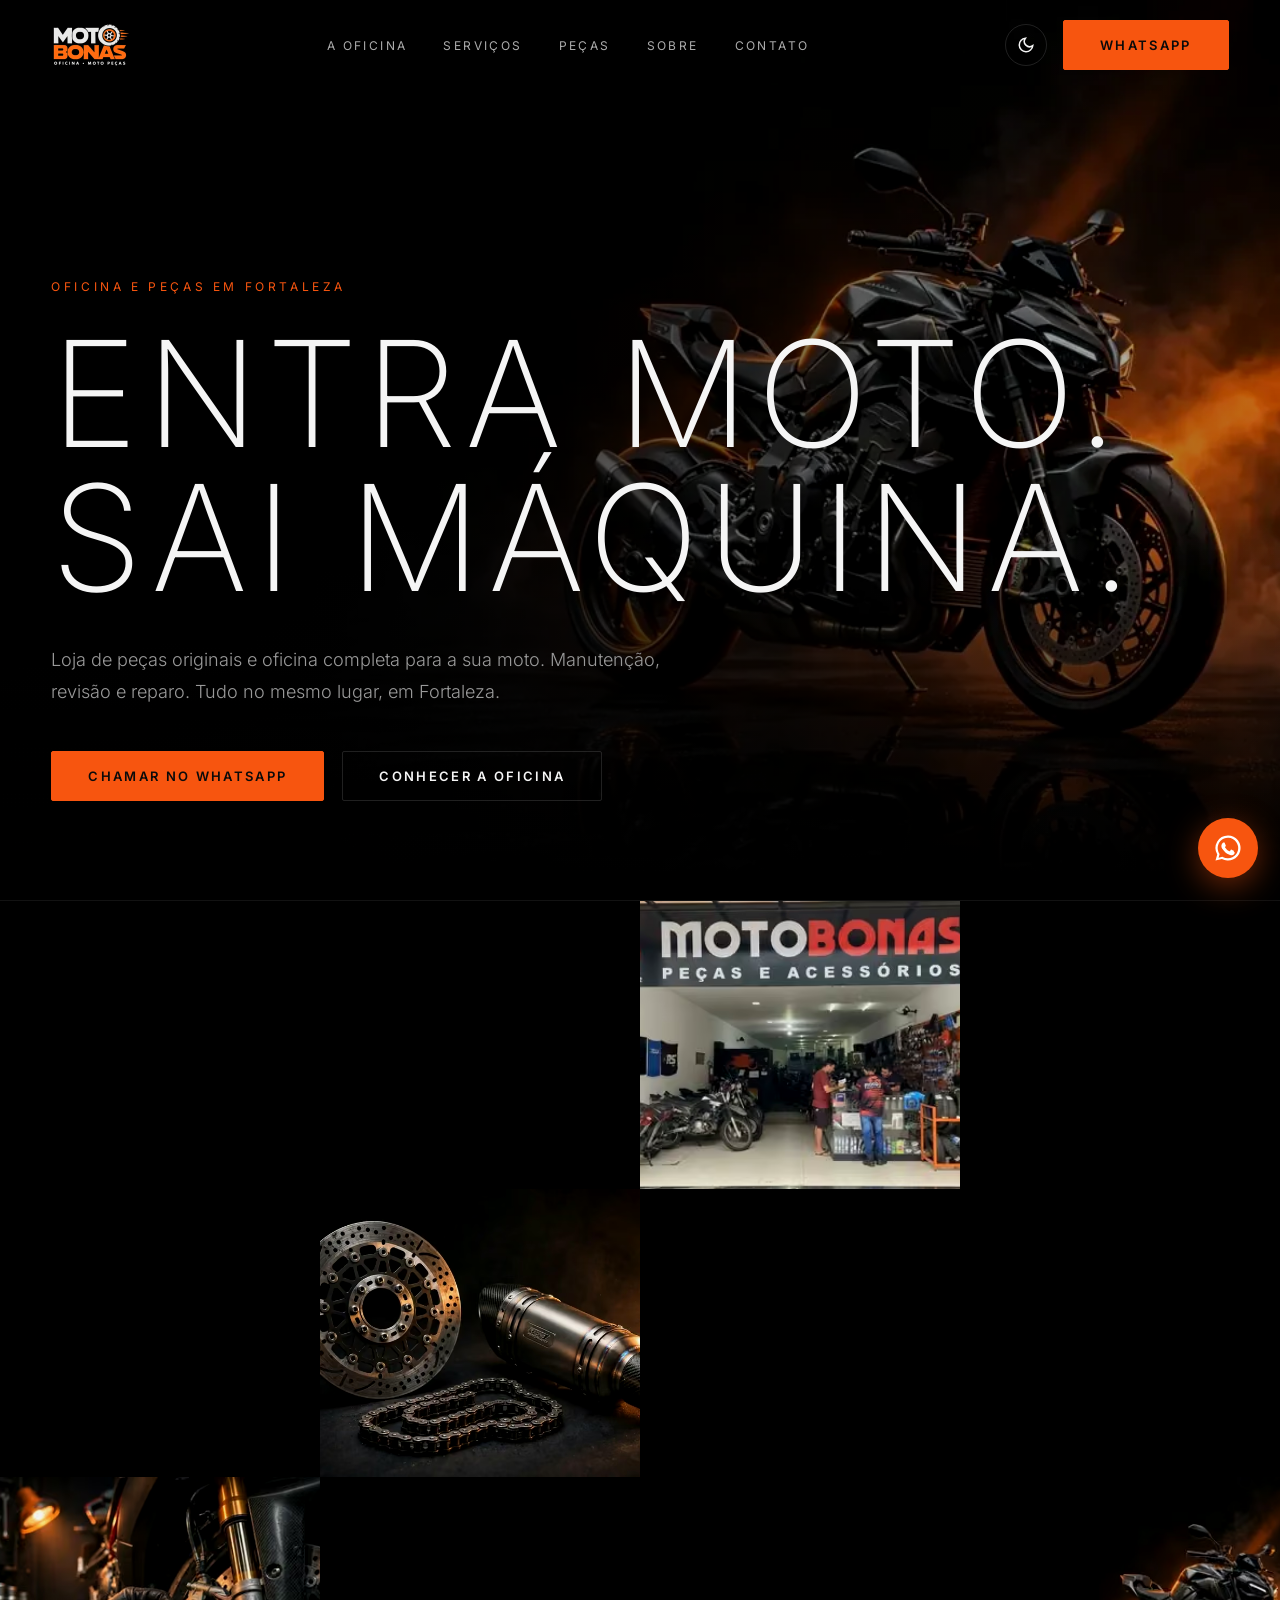
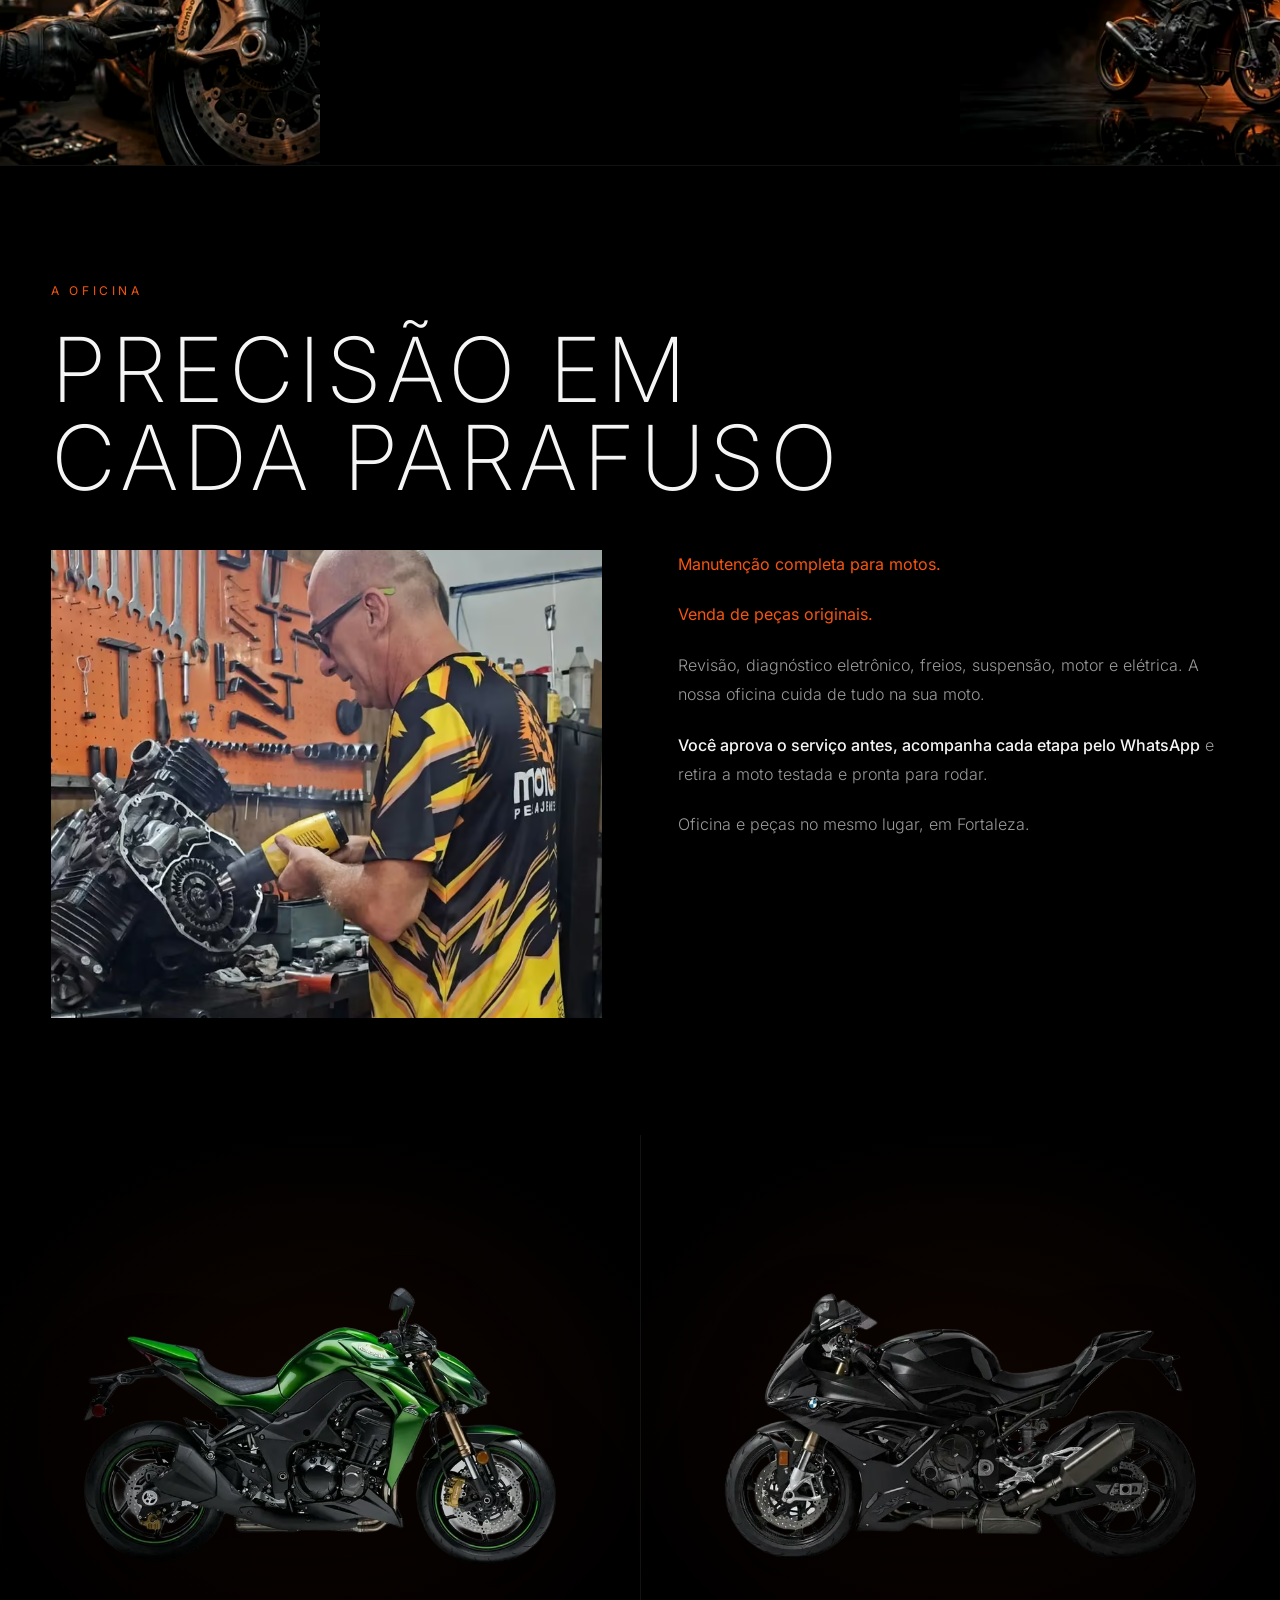
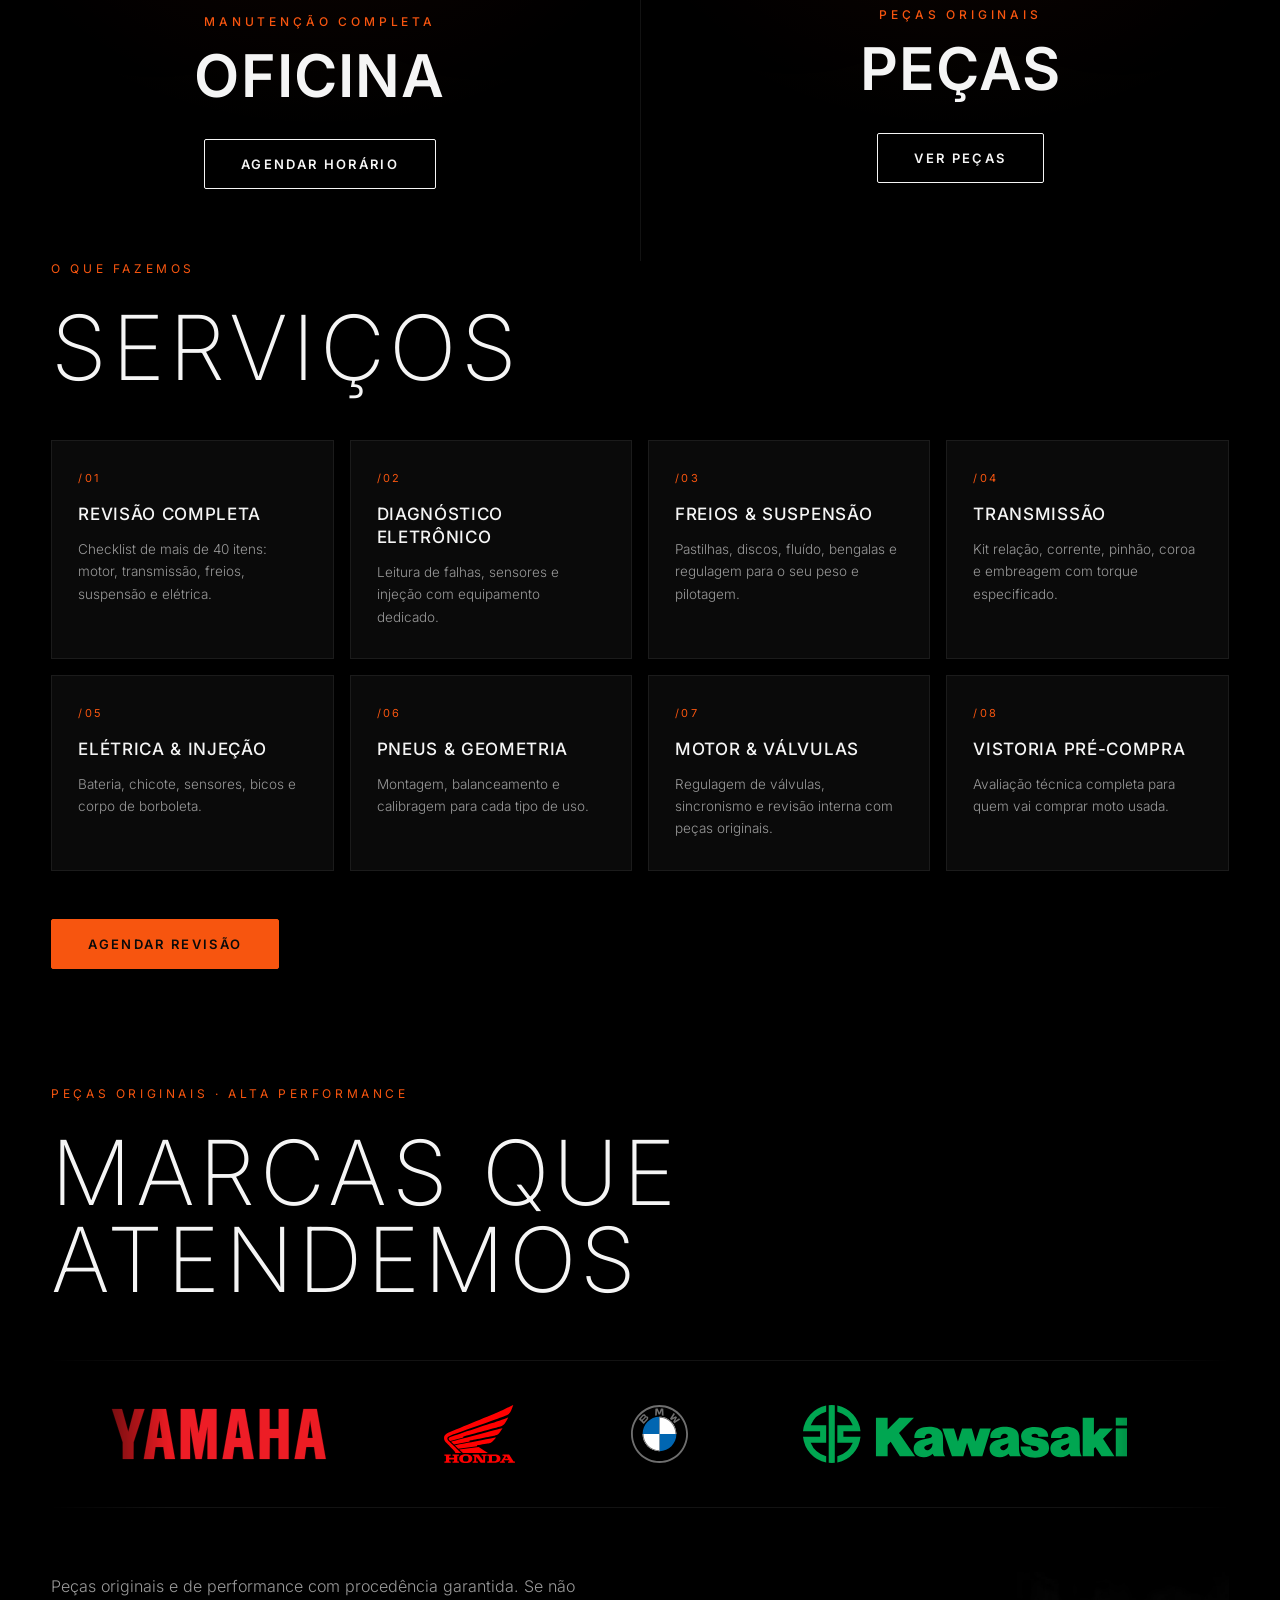
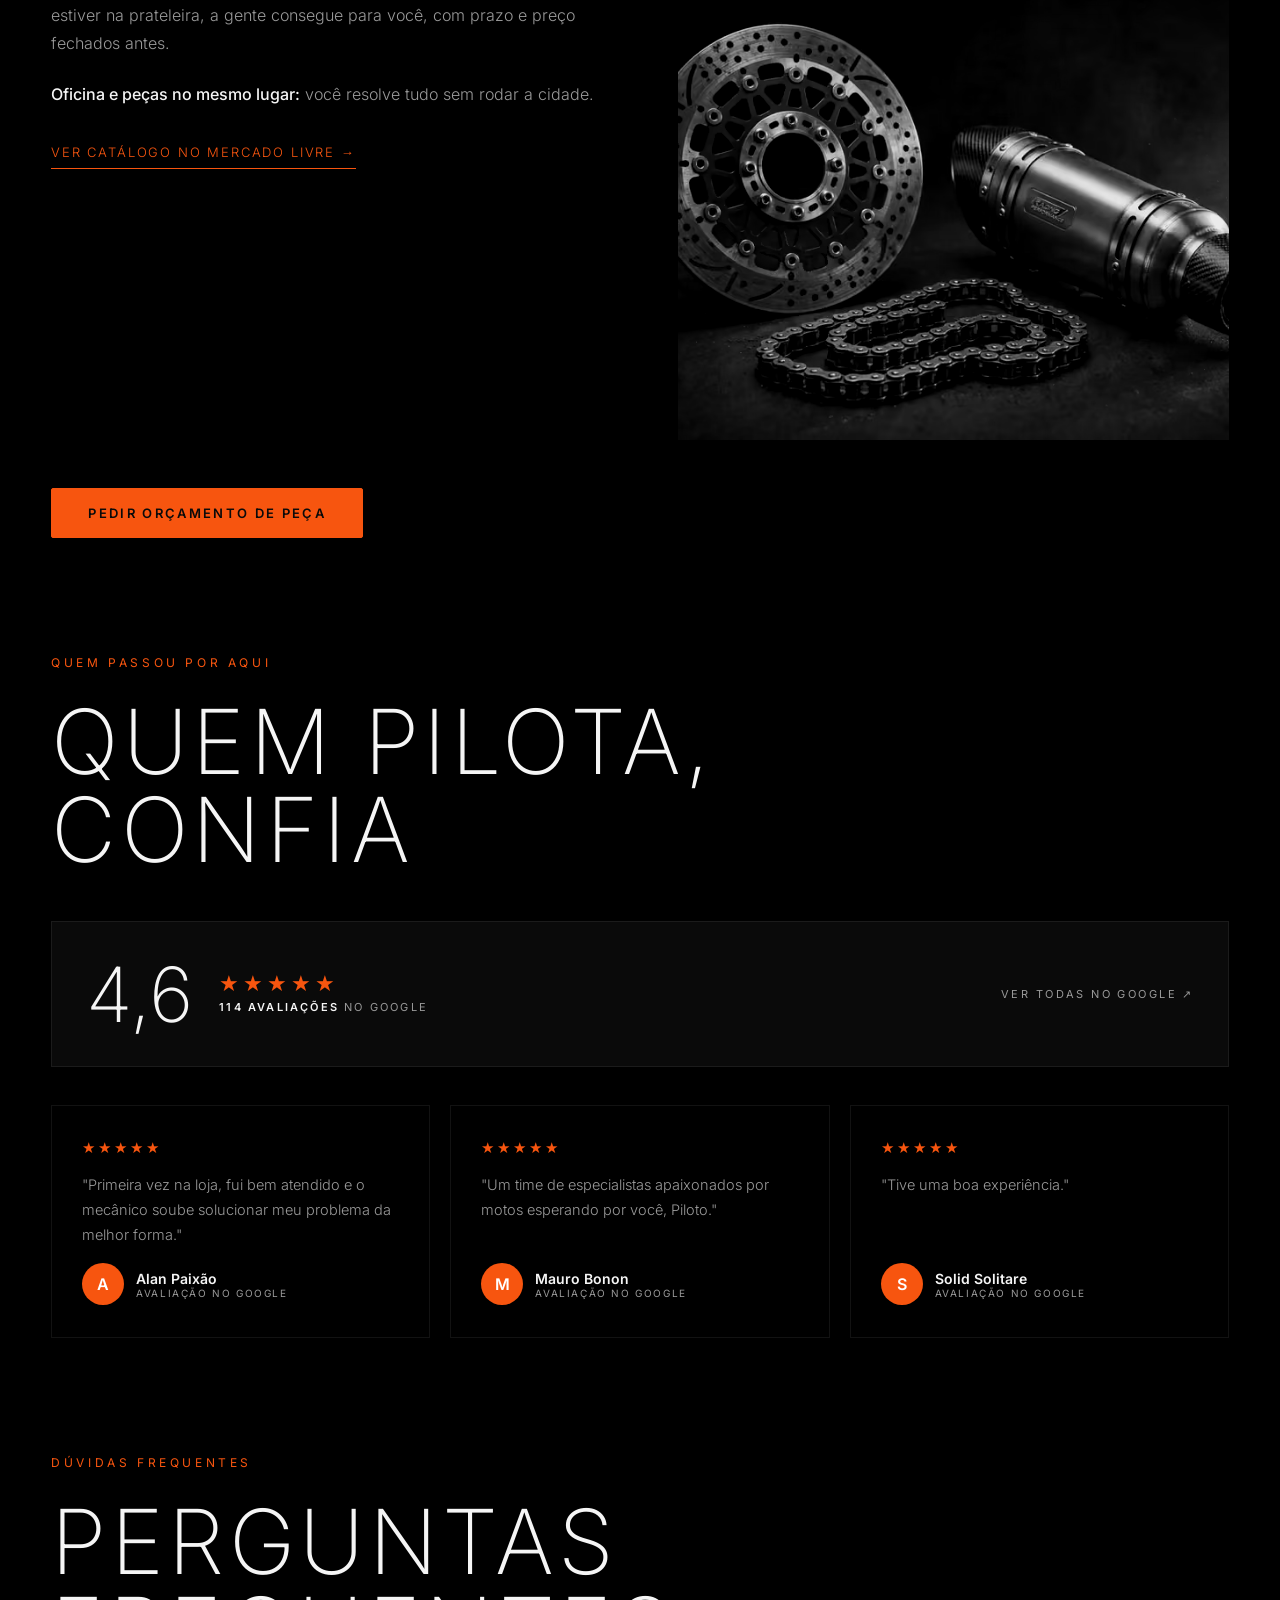
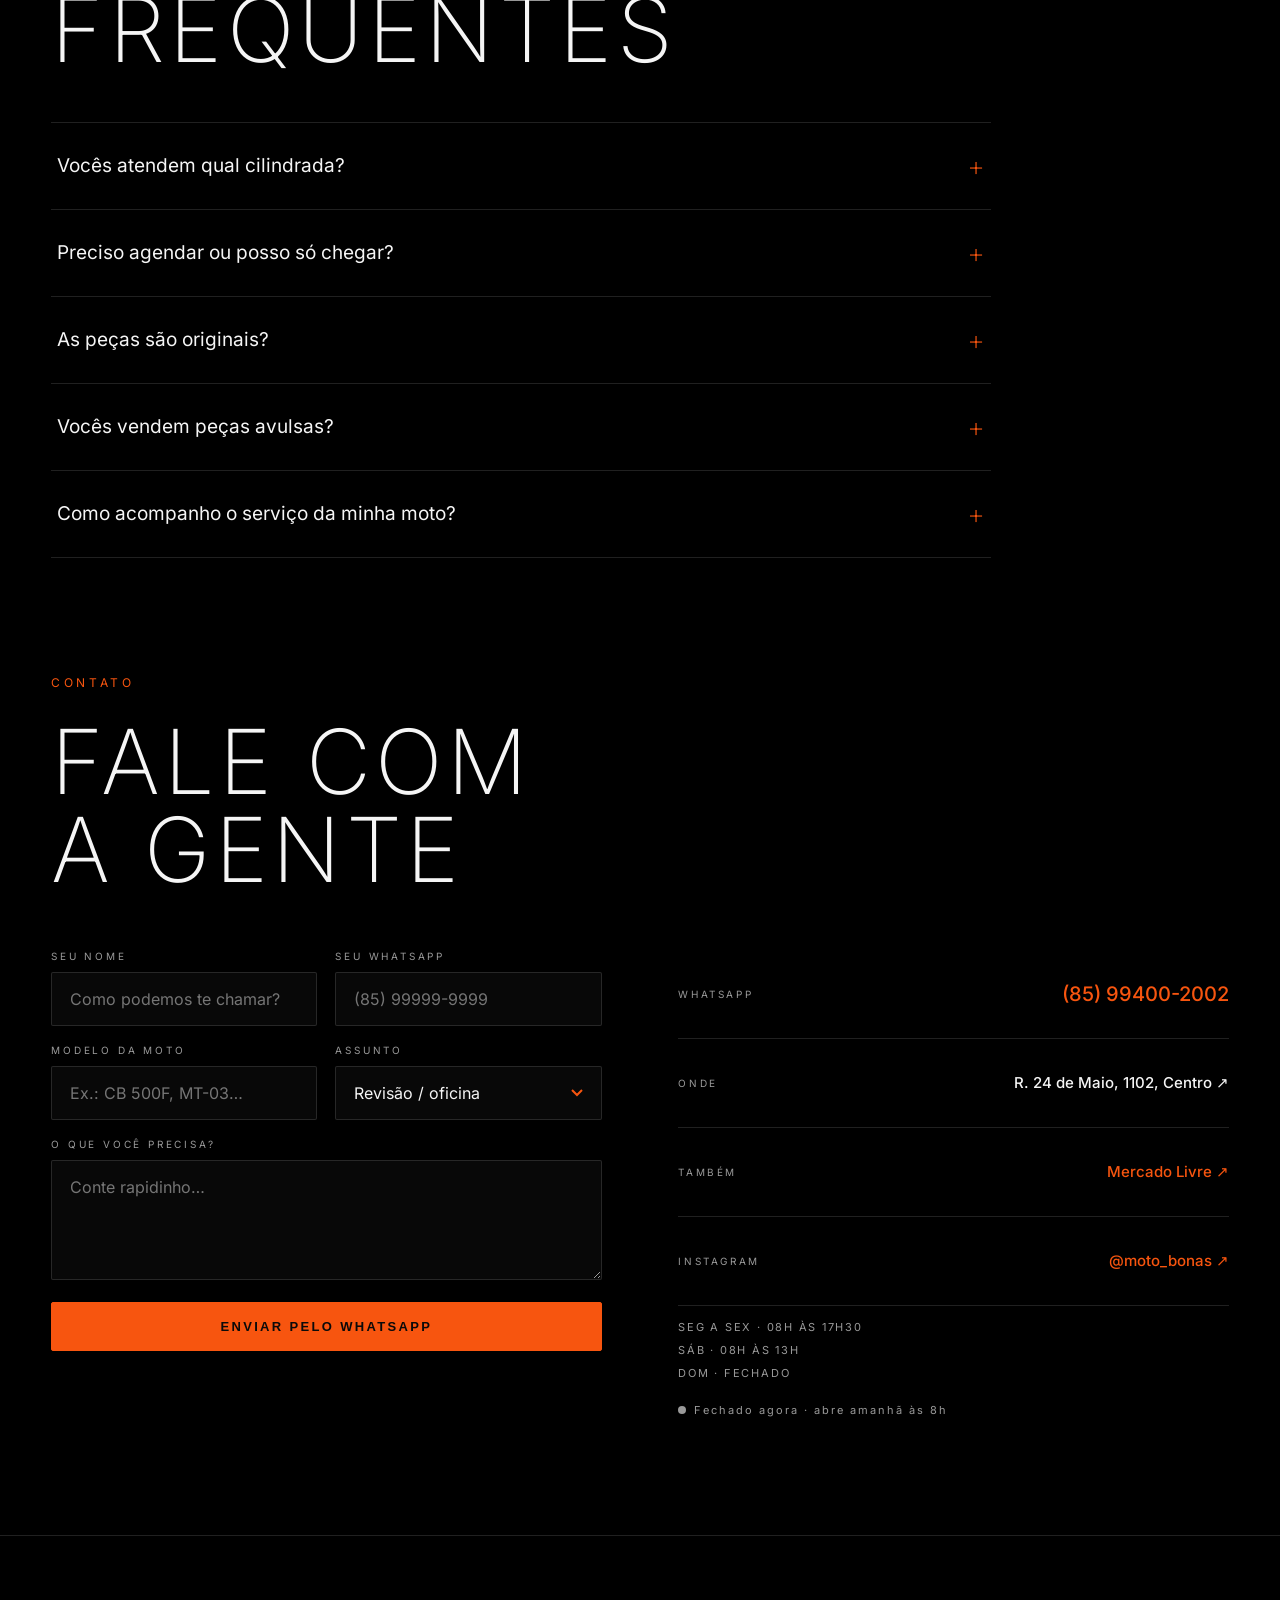
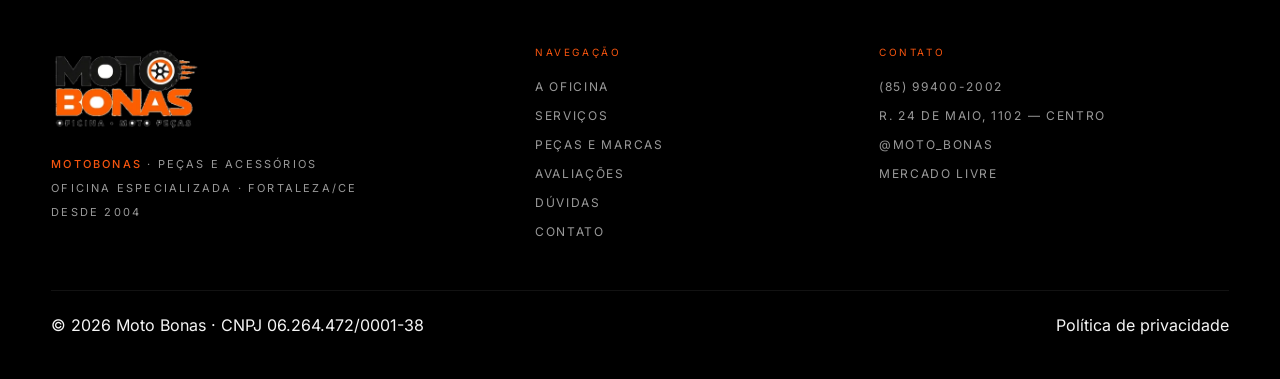
==== commit 4e2b9a43: "Mantem proporcao da logo no rodape (height auto)" ====
--- a/index.html
+++ b/index.html
@@ -216,7 +216,7 @@
 .foot-grid{display:grid;grid-template-columns:1.2fr .8fr 1fr;gap:clamp(24px,5vw,70px);margin:40px 0 44px;align-items:start}
 .foot-grid .m{font-size:11px;letter-spacing:.2em;color:var(--dim);line-height:2.2}
 .foot-grid .m b{color:var(--accent);font-weight:500}
-.fcol img{margin-bottom:20px}
+.fcol img{margin-bottom:20px;height:auto;max-width:150px}
 .fh{font-size:10px;letter-spacing:.26em;color:var(--accent);text-transform:uppercase;margin-bottom:14px}
 .fcol a{display:block;font-size:12px;letter-spacing:.14em;color:var(--dim);padding:7px 0;text-transform:uppercase;transition:.25s}
 .fcol a:hover{color:var(--accent)}
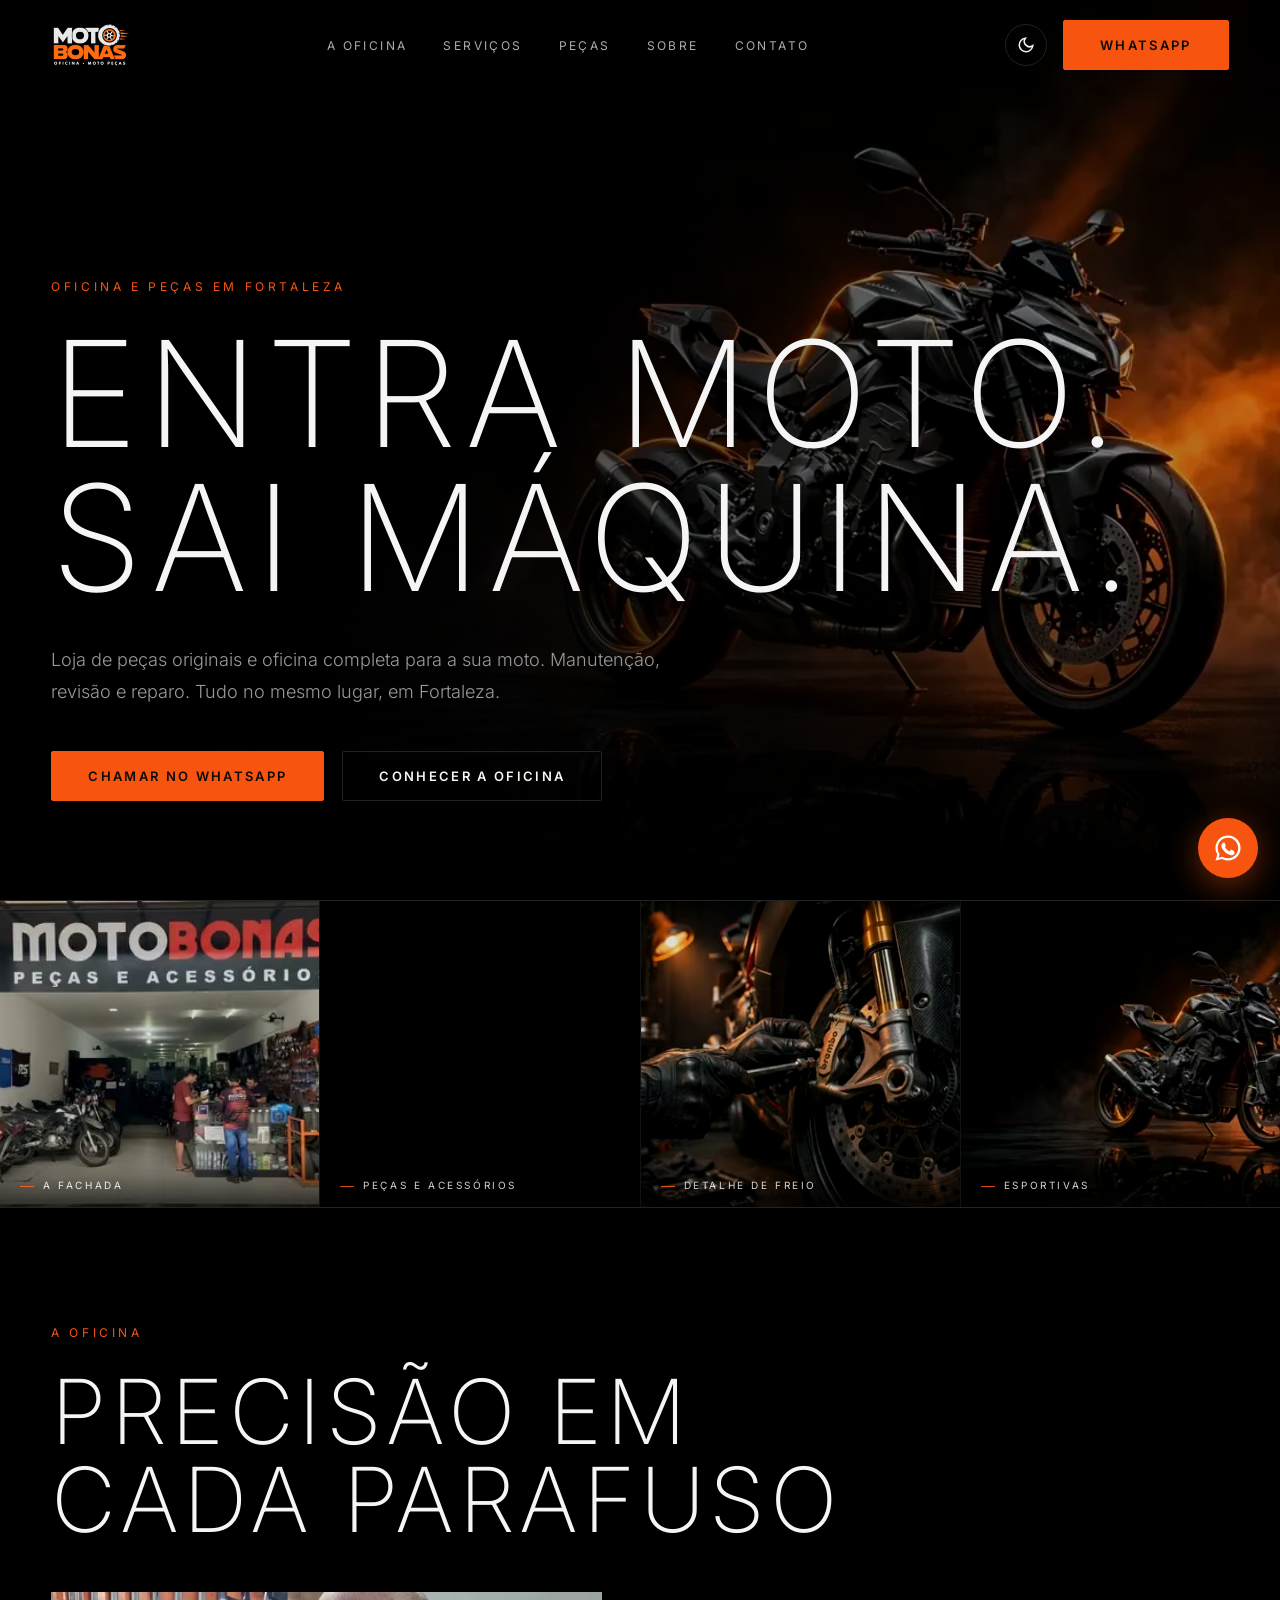
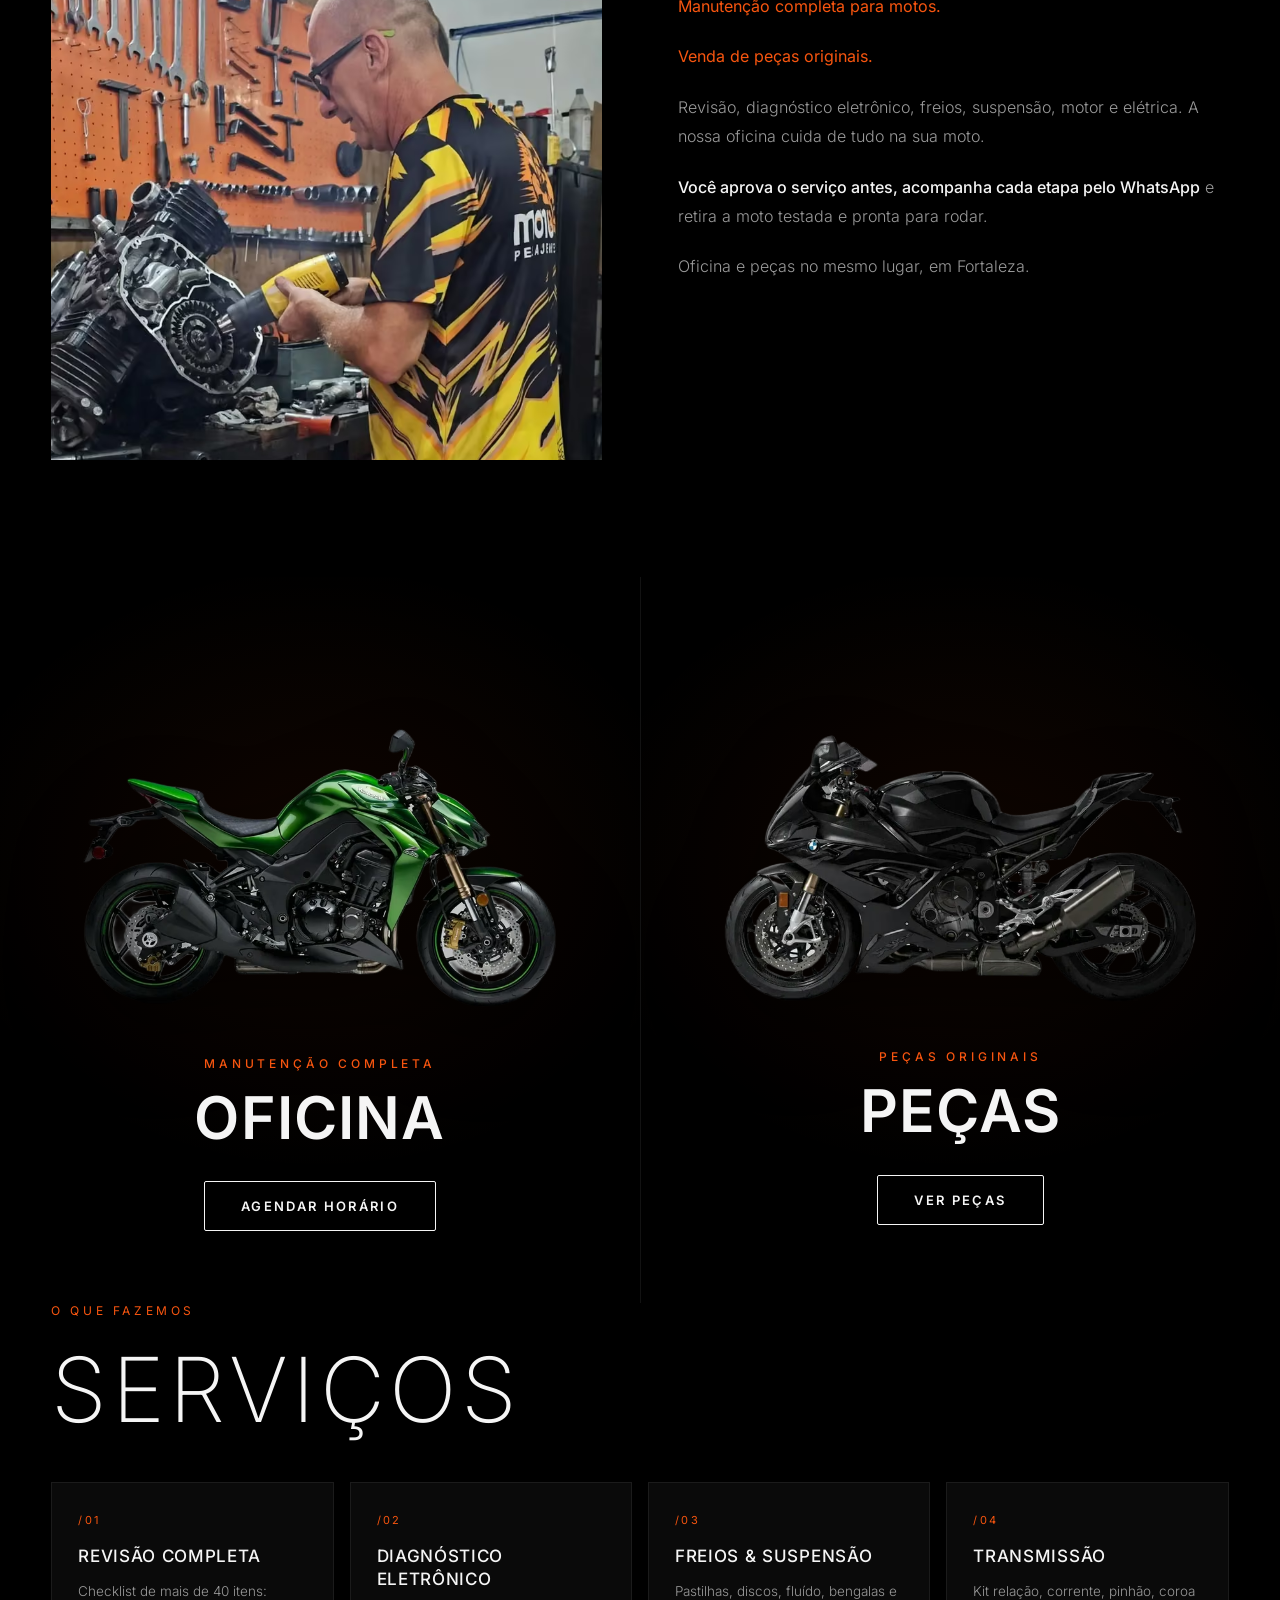
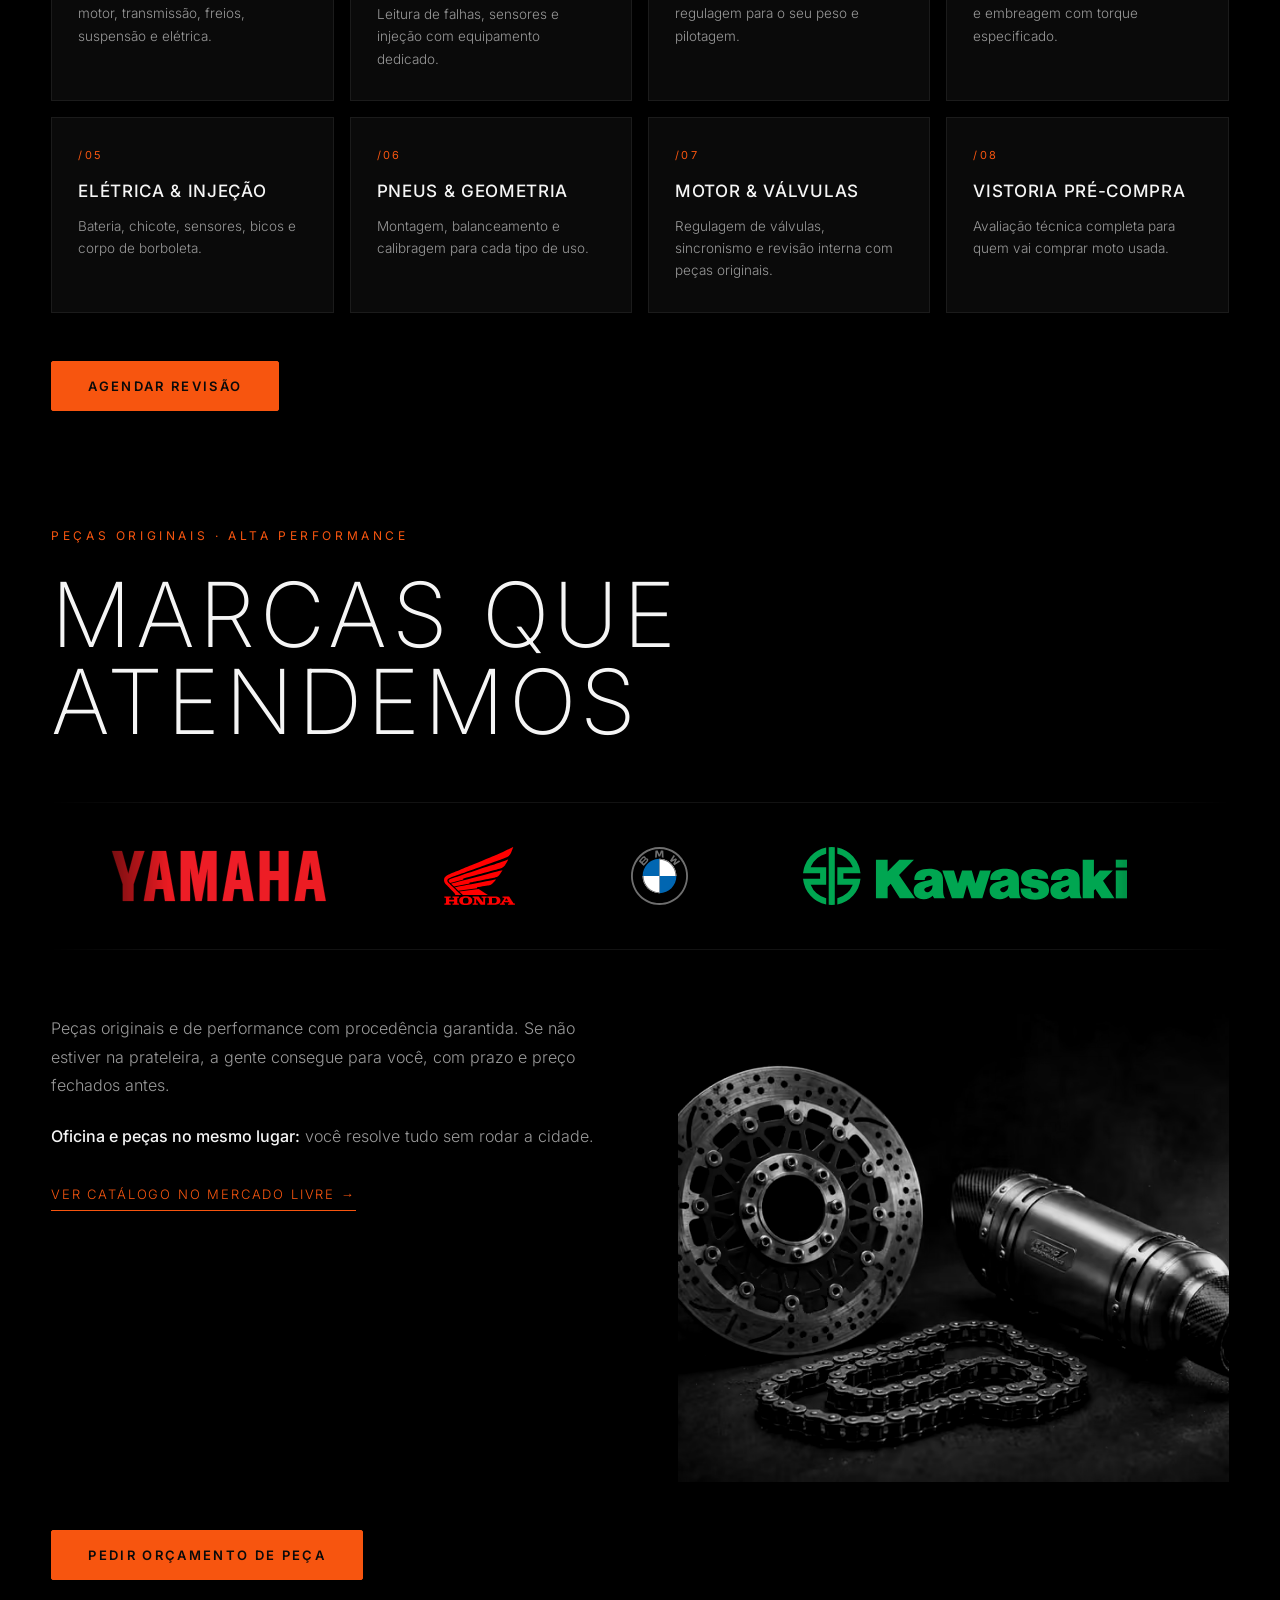
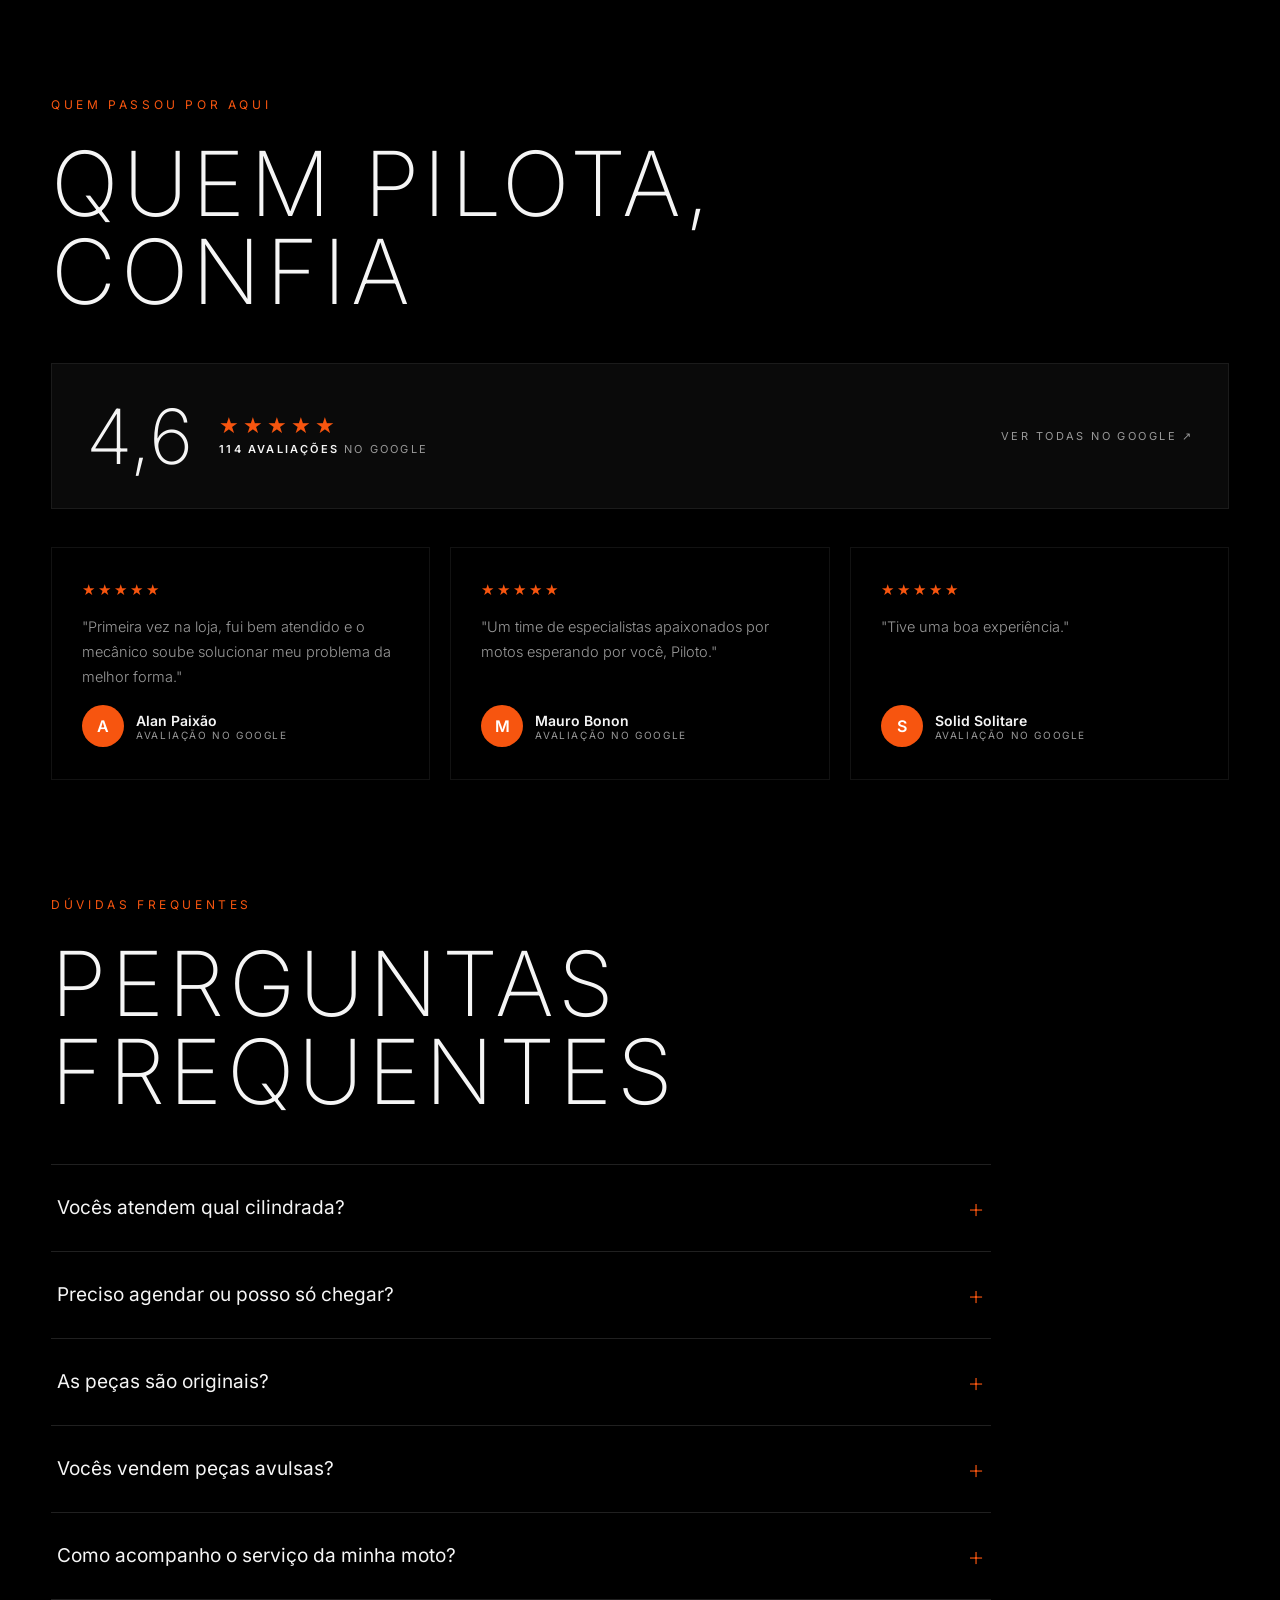
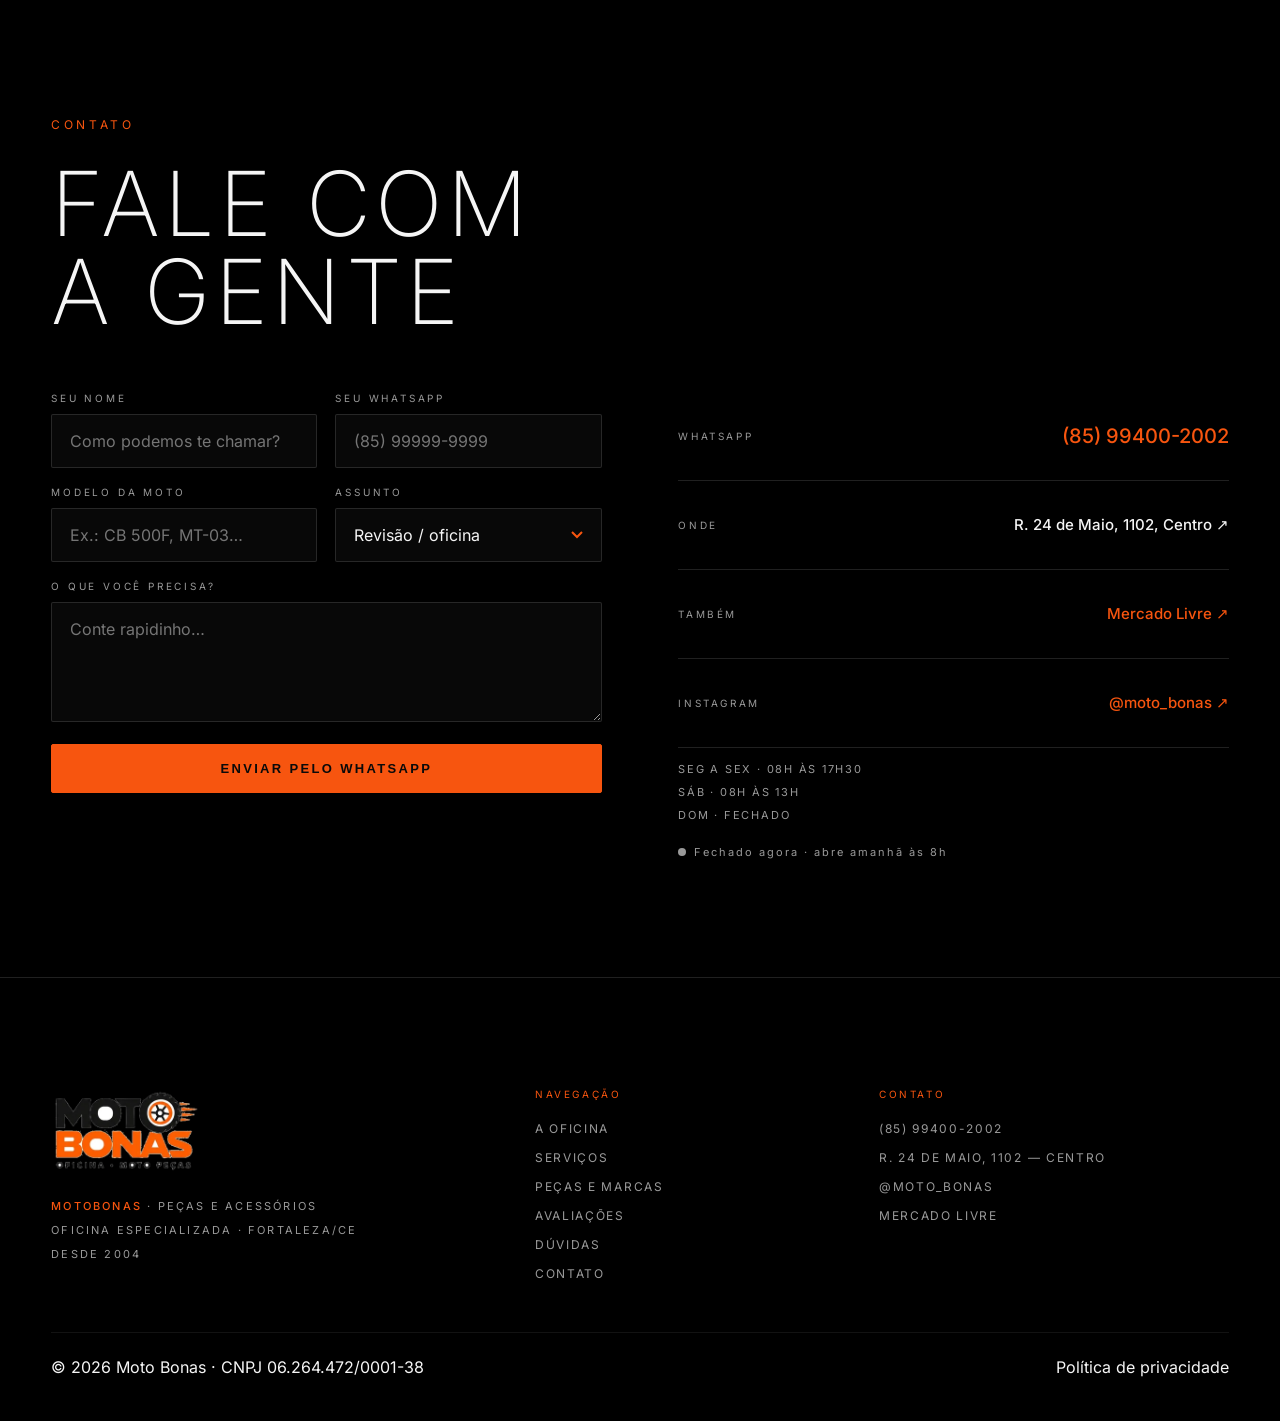
==== commit 7cab2179: "Melhora o strip de 4 fotos: figure+legenda, zoom no hover e divisórias - cada foto virou figure.stri" ====
--- a/index.html
+++ b/index.html
@@ -111,9 +111,28 @@
 .cta-row{display:flex;gap:18px;flex-wrap:wrap}
 
 /* photo strip */
-.strip{display:grid;grid-template-columns:repeat(4,1fr);gap:0;border-top:1px solid var(--line-soft);border-bottom:1px solid var(--line-soft)}
-.strip img{width:100%;height:clamp(220px,32vh,380px);object-fit:cover;filter:saturate(1.06) contrast(1.06) brightness(.96);transition:.5s}
-.strip img:hover{filter:saturate(1.12) contrast(1.05) brightness(1)}
+.strip{display:grid;grid-template-columns:repeat(4,1fr);gap:1px;background:var(--line-soft);
+  border-top:1px solid var(--line-soft);border-bottom:1px solid var(--line-soft)}
+.strip-item{position:relative;overflow:hidden;margin:0;background:#000;display:block}
+.strip-item img{width:100%;height:clamp(230px,34vh,400px);object-fit:cover;object-position:center;
+  filter:saturate(1.04) contrast(1.06) brightness(.88);
+  transition:transform 1.2s cubic-bezier(.16,1,.3,1),filter .5s}
+.strip-item figcaption{position:absolute;left:0;right:0;bottom:0;margin:0;padding:30px 20px 16px;
+  font-size:10px;font-weight:400;letter-spacing:.26em;text-transform:uppercase;color:#f5f5f5;
+  background:linear-gradient(0deg,rgba(0,0,0,.86) 10%,rgba(0,0,0,.35) 60%,transparent);
+  opacity:.86;transition:opacity .4s}
+.strip-item figcaption::before{content:'';display:inline-block;width:14px;height:1px;background:var(--accent);
+  vertical-align:middle;margin-right:9px}
+.strip-item:hover img,.strip-item:focus-within img{transform:scale(1.05);filter:saturate(1.12) contrast(1.05) brightness(1)}
+.strip-item:hover figcaption,.strip-item:focus-within figcaption{opacity:1}
+@media(max-width:640px){
+  .strip-item img{height:200px}
+  .strip-item figcaption{padding:22px 12px 11px;font-size:9px;letter-spacing:.16em}
+  .strip-item figcaption::before{width:10px;margin-right:6px}
+}
+@media(prefers-reduced-motion:reduce){
+  .strip-item:hover img,.strip-item:focus-within img{transform:none}
+}
 
 /* split */
 .split{display:grid;grid-template-columns:1fr 1fr;gap:clamp(30px,6vw,100px);align-items:start;margin-top:48px}
@@ -288,7 +307,6 @@
   nav.desk,.brand .bt{display:none}
   .burger{display:flex}
   .strip{grid-template-columns:repeat(2,1fr)}
-  .strip img{height:180px}
   .rev-grid{grid-template-columns:1fr}
   .frow{grid-template-columns:1fr}
   .svc-grid{grid-template-columns:1fr}
@@ -371,26 +389,26 @@
 
   <!-- PHOTO STRIP -->
   <div class="strip" role="group" aria-label="A oficina">
-    <picture>
+    <figure class="strip-item"><picture>
       <source type="image/avif" srcset="assets/fachada-480.avif 480w, assets/fachada-800.avif 800w, assets/fachada-1100.avif 1100w" sizes="(max-width:640px) 50vw, 25vw">
       <source type="image/webp" srcset="assets/fachada-480.webp 480w, assets/fachada-800.webp 800w, assets/fachada-1100.webp 1100w" sizes="(max-width:640px) 50vw, 25vw">
       <img src="assets/fachada-800.webp" width="800" height="446" alt="Fachada da loja Motobonas" loading="lazy" decoding="async">
-    </picture>
-    <picture>
+    </picture><figcaption aria-hidden="true">A fachada</figcaption></figure>
+    <figure class="strip-item"><picture>
       <source type="image/avif" srcset="assets/pecas-480.avif 480w, assets/pecas-800.avif 800w, assets/pecas-1280.avif 1280w" sizes="(max-width:640px) 50vw, 25vw">
       <source type="image/webp" srcset="assets/pecas-480.webp 480w, assets/pecas-800.webp 800w, assets/pecas-1280.webp 1280w" sizes="(max-width:640px) 50vw, 25vw">
       <img src="assets/pecas-800.webp" width="800" height="533" alt="Peças de motocicleta" loading="lazy" decoding="async">
-    </picture>
-    <picture>
+    </picture><figcaption aria-hidden="true">Peças e acessórios</figcaption></figure>
+    <figure class="strip-item"><picture>
       <source type="image/avif" srcset="assets/detalhe-480.avif 480w, assets/detalhe-800.avif 800w, assets/detalhe-1200.avif 1200w" sizes="(max-width:640px) 50vw, 25vw">
       <source type="image/webp" srcset="assets/detalhe-480.webp 480w, assets/detalhe-800.webp 800w, assets/detalhe-1200.webp 1200w" sizes="(max-width:640px) 50vw, 25vw">
       <img src="assets/detalhe-800.webp" width="800" height="533" alt="Detalhe de freio de motocicleta" loading="lazy" decoding="async">
-    </picture>
-    <picture>
+    </picture><figcaption aria-hidden="true">Detalhe de freio</figcaption></figure>
+    <figure class="strip-item"><picture>
       <source type="image/avif" srcset="assets/hero-480.avif 480w, assets/hero-800.avif 800w, assets/hero-1200.avif 1200w" sizes="(max-width:640px) 50vw, 25vw">
       <source type="image/webp" srcset="assets/hero-480.webp 480w, assets/hero-800.webp 800w, assets/hero-1200.webp 1200w" sizes="(max-width:640px) 50vw, 25vw">
       <img src="assets/hero-800.webp" width="800" height="450" alt="Motocicleta esportiva" loading="lazy" decoding="async">
-    </picture>
+    </picture><figcaption aria-hidden="true">Esportivas</figcaption></figure>
   </div>
 
   <!-- O BOX -->
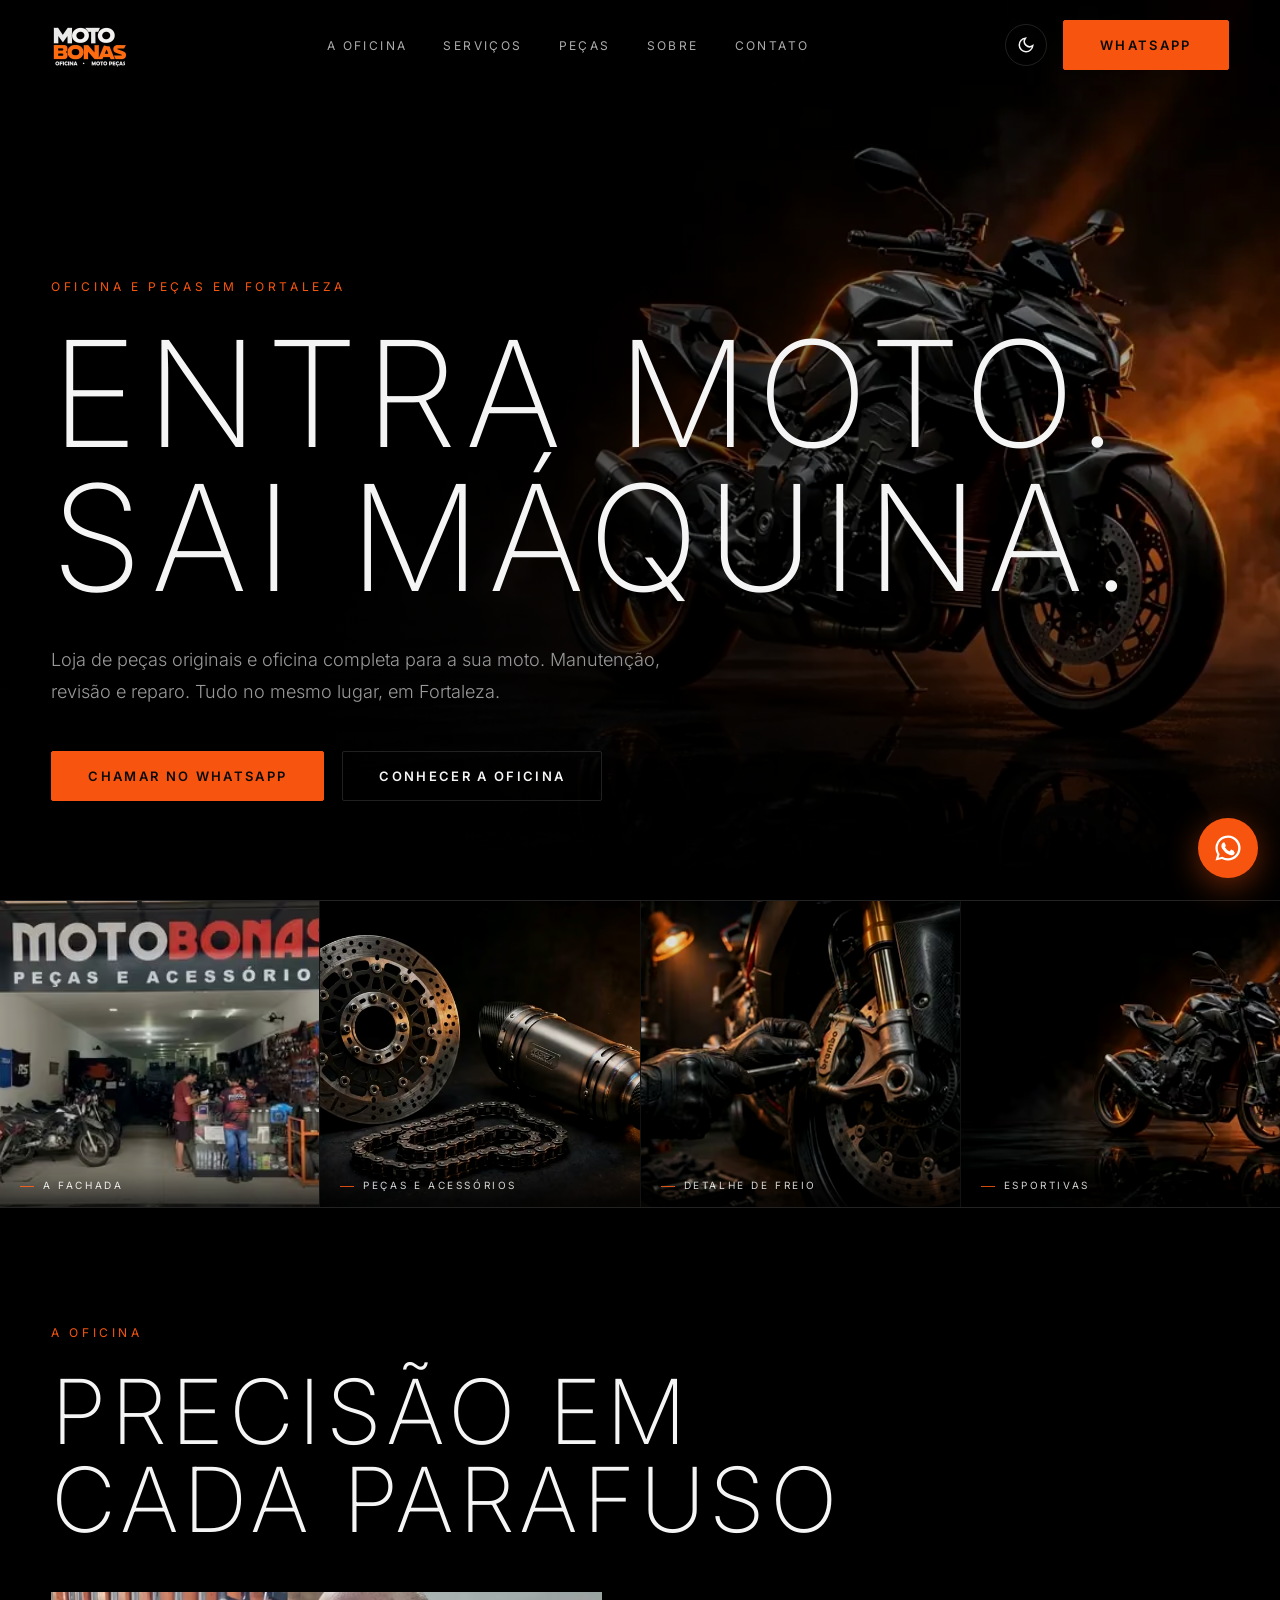
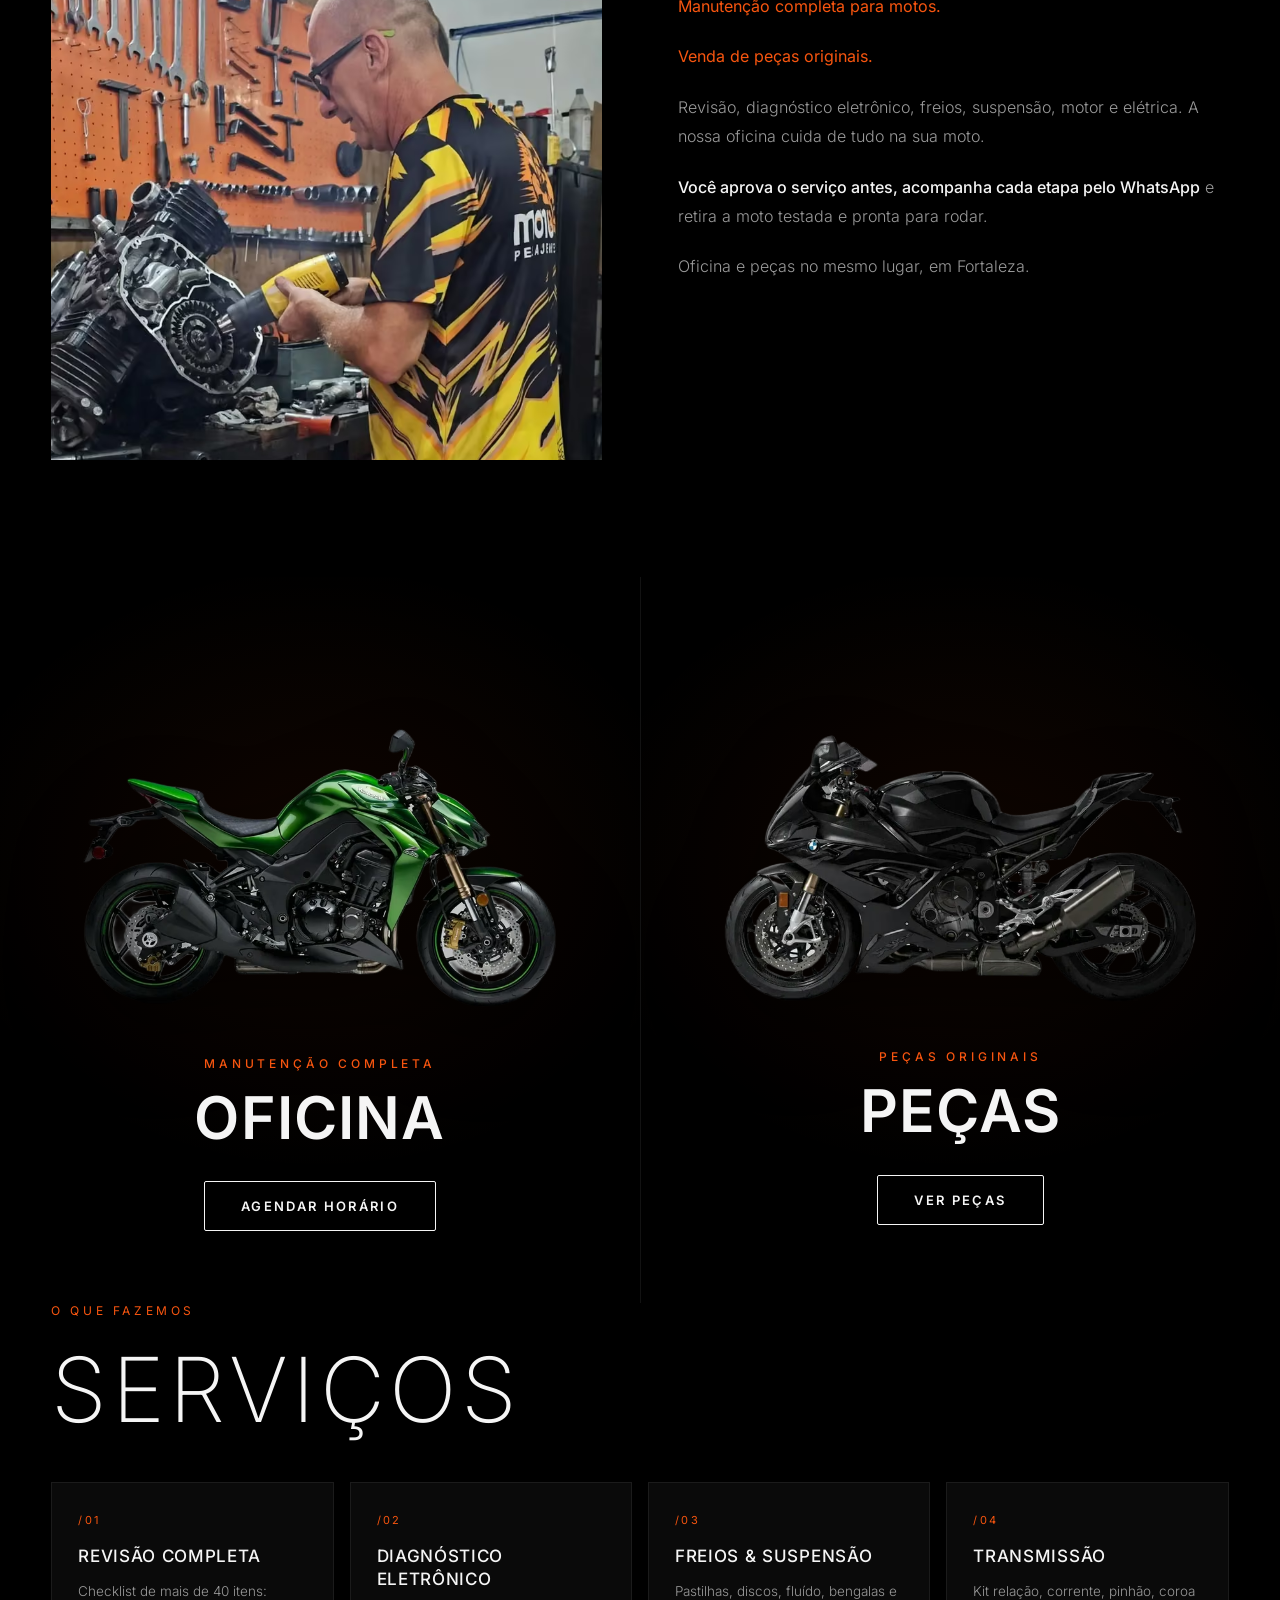
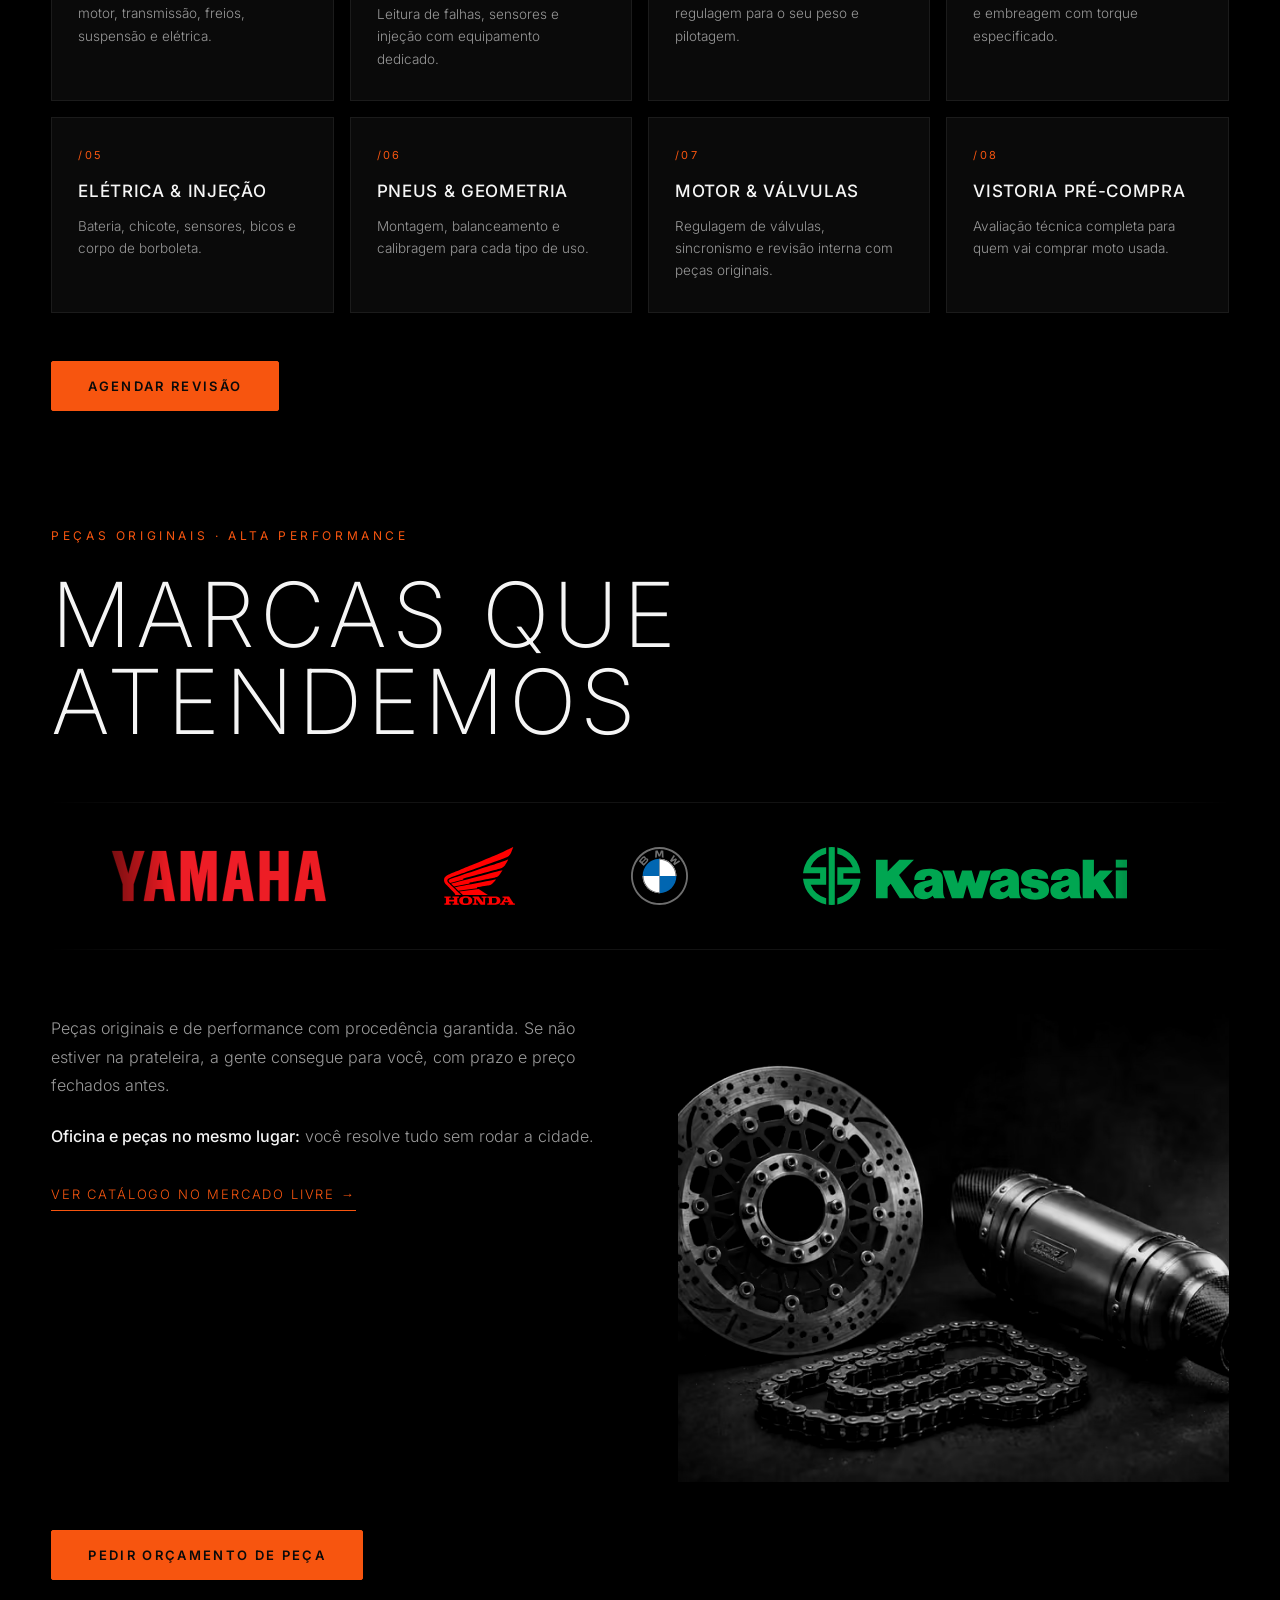
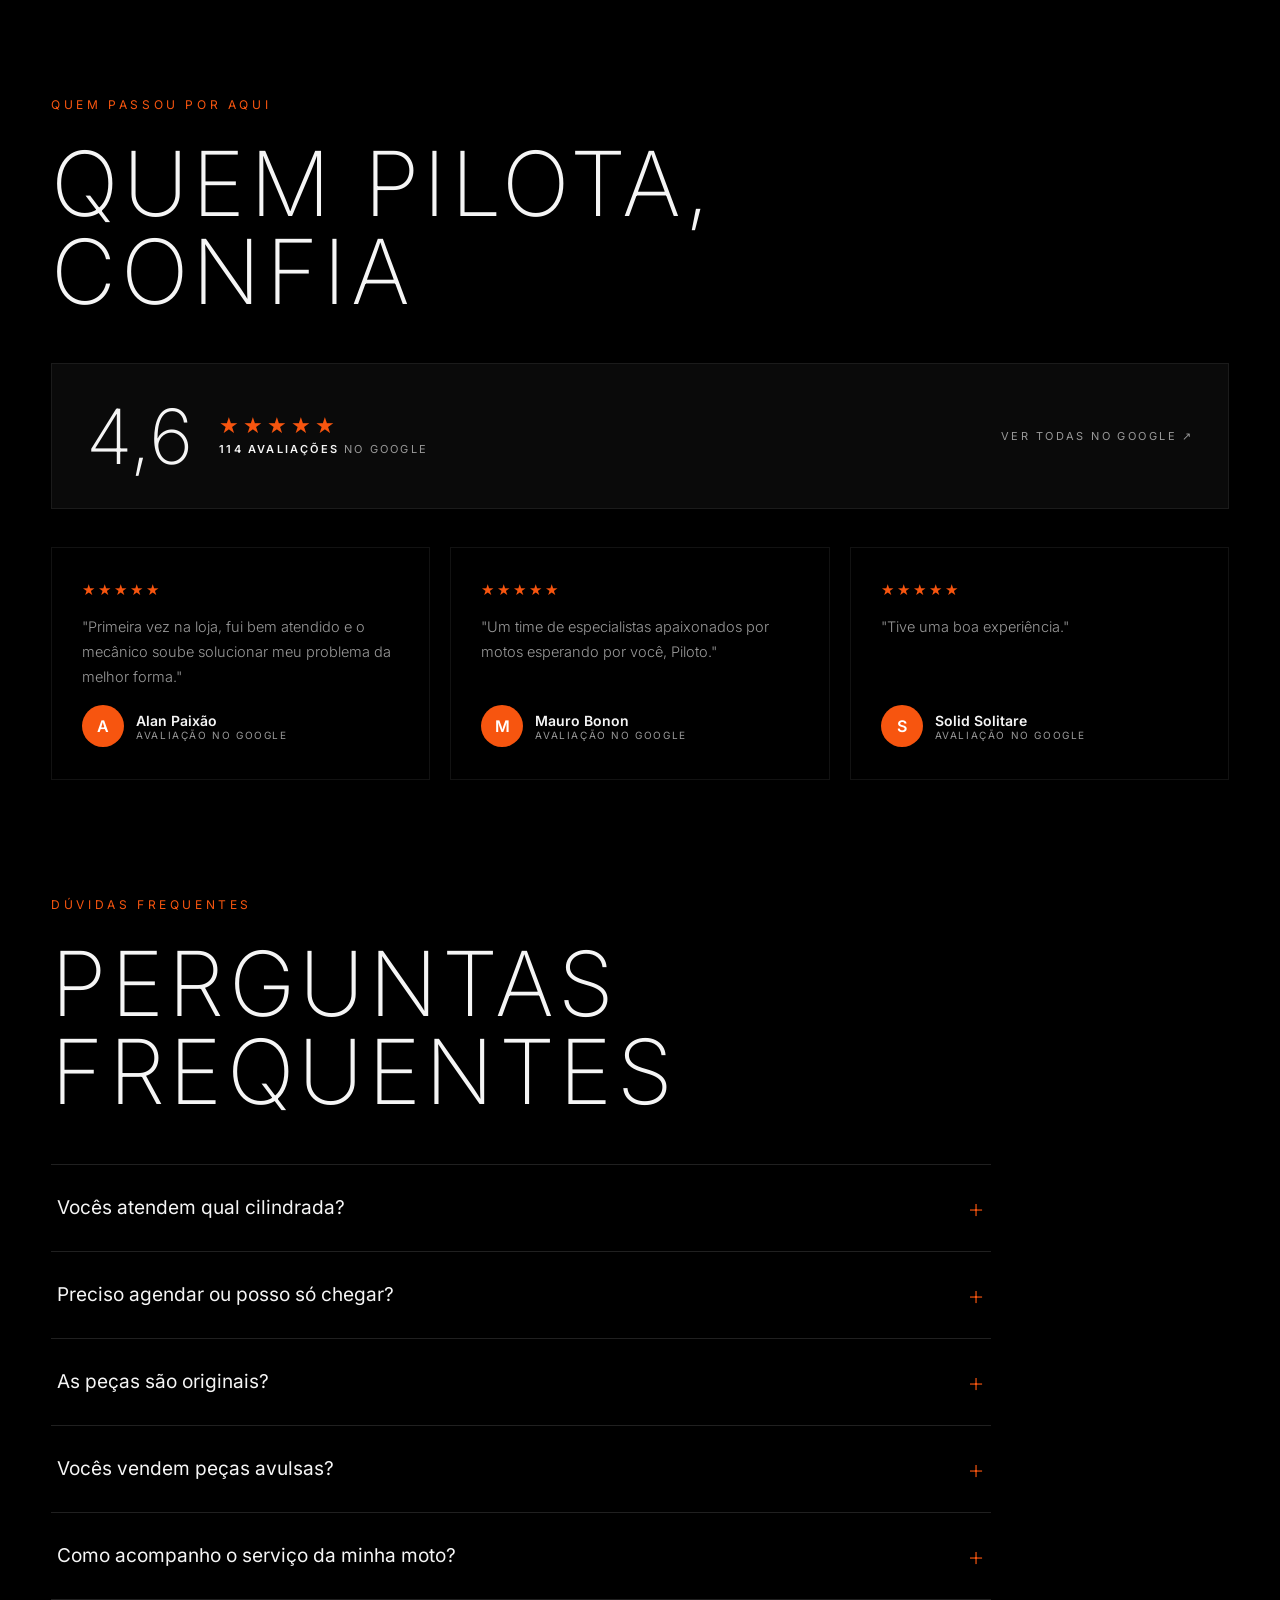
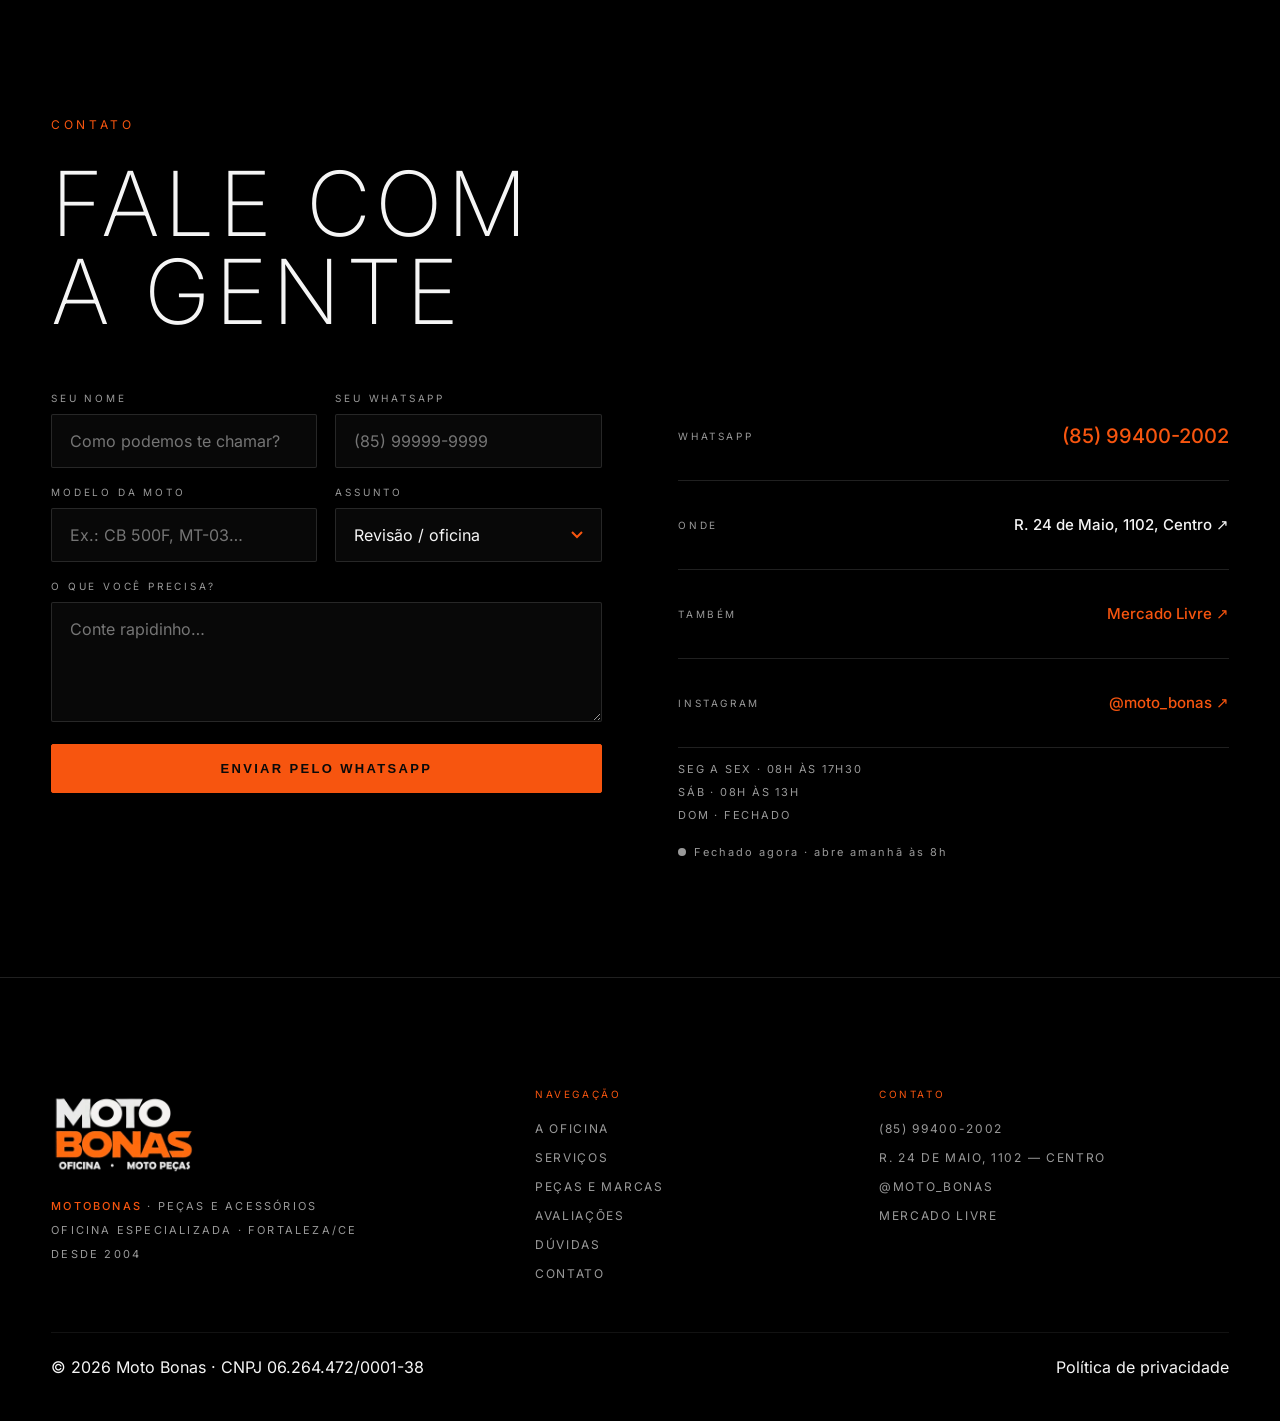
==== commit 70208761: "Atualiza a logo para NEWLOGO.png (versao 2026) - variantes logo-2026-160/320 geradas do NEWLOGO.png " ====
--- a/index.html
+++ b/index.html
@@ -28,7 +28,7 @@
 <link rel="preload" as="image" href="assets/hero-1200.webp" media="(min-width:641px)">
 <script>document.documentElement.className+=' js';</script>
 <script type="application/ld+json">
-{"@context":"https://schema.org","@type":"AutoRepair","@id":"https://motobonas.com.br/#oficina","name":"Moto Bonas Peças Acessórios Serviços","description":"Oficina especializada em motos de média e alta cilindrada e loja de peças originais em Fortaleza/CE.","telephone":"+55-85-99400-2002","url":"https://motobonas.com.br","image":"https://motobonas.com.br/assets/og-image.jpg","logo":"https://motobonas.com.br/assets/logo-320.webp","priceRange":"$$","foundingDate":"2004-05-05","currenciesAccepted":"BRL","address":{"@type":"PostalAddress","streetAddress":"Rua 24 de Maio, 1102","addressLocality":"Fortaleza","addressRegion":"CE","postalCode":"60020-000","addressCountry":"BR"},"geo":{"@type":"GeoCoordinates","latitude":-3.7312172,"longitude":-38.5334497},"hasMap":"https://www.google.com/maps/search/?api=1&query=Moto+Bonas+Rua+24+de+Maio+1102+Centro+Fortaleza","areaServed":{"@type":"City","name":"Fortaleza"},"openingHoursSpecification":[{"@type":"OpeningHoursSpecification","dayOfWeek":["Monday","Tuesday","Wednesday","Thursday","Friday"],"opens":"08:00","closes":"17:30"},{"@type":"OpeningHoursSpecification","dayOfWeek":"Saturday","opens":"08:00","closes":"13:00"}],"sameAs":["https://www.instagram.com/moto_bonas","https://www.mercadolivre.com.br/pagina/motobonas"],"aggregateRating":{"@type":"AggregateRating","ratingValue":"4.6","reviewCount":"114"}}
+{"@context":"https://schema.org","@type":"AutoRepair","@id":"https://motobonas.com.br/#oficina","name":"Moto Bonas Peças Acessórios Serviços","description":"Oficina especializada em motos de média e alta cilindrada e loja de peças originais em Fortaleza/CE.","telephone":"+55-85-99400-2002","url":"https://motobonas.com.br","image":"https://motobonas.com.br/assets/og-image.jpg","logo":"https://motobonas.com.br/assets/logo-2026-320.webp","priceRange":"$$","foundingDate":"2004-05-05","currenciesAccepted":"BRL","address":{"@type":"PostalAddress","streetAddress":"Rua 24 de Maio, 1102","addressLocality":"Fortaleza","addressRegion":"CE","postalCode":"60020-000","addressCountry":"BR"},"geo":{"@type":"GeoCoordinates","latitude":-3.7312172,"longitude":-38.5334497},"hasMap":"https://www.google.com/maps/search/?api=1&query=Moto+Bonas+Rua+24+de+Maio+1102+Centro+Fortaleza","areaServed":{"@type":"City","name":"Fortaleza"},"openingHoursSpecification":[{"@type":"OpeningHoursSpecification","dayOfWeek":["Monday","Tuesday","Wednesday","Thursday","Friday"],"opens":"08:00","closes":"17:30"},{"@type":"OpeningHoursSpecification","dayOfWeek":"Saturday","opens":"08:00","closes":"13:00"}],"sameAs":["https://www.instagram.com/moto_bonas","https://www.mercadolivre.com.br/pagina/motobonas"],"aggregateRating":{"@type":"AggregateRating","ratingValue":"4.6","reviewCount":"114"}}
 </script>
 <script type="application/ld+json">
 {"@context":"https://schema.org","@type":"FAQPage","mainEntity":[
@@ -235,7 +235,7 @@
 .foot-grid{display:grid;grid-template-columns:1.2fr .8fr 1fr;gap:clamp(24px,5vw,70px);margin:40px 0 44px;align-items:start}
 .foot-grid .m{font-size:11px;letter-spacing:.2em;color:var(--dim);line-height:2.2}
 .foot-grid .m b{color:var(--accent);font-weight:500}
-.fcol img{margin-bottom:20px;height:auto;max-width:150px}
+.fcol img{margin-bottom:20px;height:auto;max-width:150px;filter:invert(1) hue-rotate(180deg)}
 .fh{font-size:10px;letter-spacing:.26em;color:var(--accent);text-transform:uppercase;margin-bottom:14px}
 .fcol a{display:block;font-size:12px;letter-spacing:.14em;color:var(--dim);padding:7px 0;text-transform:uppercase;transition:.25s}
 .fcol a:hover{color:var(--accent)}
@@ -347,7 +347,7 @@
 
 <header id="hdr">
   <a class="brand" href="#topo" aria-label="Motobonas - início">
-    <img src="assets/logo-160.webp" srcset="assets/logo-160.webp 160w, assets/logo-320.webp 320w" sizes="80px" alt="Moto Bonas - Oficina e Moto Peças" width="80" height="46">
+    <img src="assets/logo-2026-160.webp" srcset="assets/logo-2026-160.webp 160w, assets/logo-2026-320.webp 320w" sizes="80px" alt="Moto Bonas - Oficina e Moto Peças" width="80" height="46">
   </a>
   <nav class="desk" aria-label="Navegação principal">
     <a href="#oficina">A OFICINA</a>
@@ -366,7 +366,7 @@
   </div>
 </header>
 <nav class="mnav" id="mnav" aria-label="Menu móvel">
-  <a href="#topo" class="mnav-brand" aria-label="Motobonas - início"><img src="assets/logo-320.webp" alt="Moto Bonas - Oficina e Moto Peças" width="132" height="76"></a>
+  <a href="#topo" class="mnav-brand" aria-label="Motobonas - início"><img src="assets/logo-2026-320.webp" alt="Moto Bonas - Oficina e Moto Peças" width="132" height="76"></a>
   <a href="#oficina">A oficina</a><a href="#servicos">Serviços</a><a href="#pecas">Peças</a><a href="#sobre">Sobre</a><a href="#contato">Contato</a>
   <a class="on" href="https://wa.me/5585994002002?text=Ol%C3%A1!%20Vim%20pelo%20site%20da%20Motobonas." target="_blank" rel="noopener" data-wa>WhatsApp</a>
 </nav>
@@ -636,7 +636,7 @@
   <div class="wrap">
     <div class="foot-grid">
       <div class="fcol">
-        <img src="assets/logo-320.webp" alt="Motobonas" width="150" height="86" loading="lazy">
+        <img src="assets/logo-2026-320.webp" alt="Motobonas" width="150" height="86" loading="lazy">
         <p class="m"><b>MOTOBONAS</b> · PEÇAS E ACESSÓRIOS<br>OFICINA ESPECIALIZADA · FORTALEZA/CE<br>DESDE 2004</p>
       </div>
       <nav class="fcol" aria-label="Navegação do rodapé">
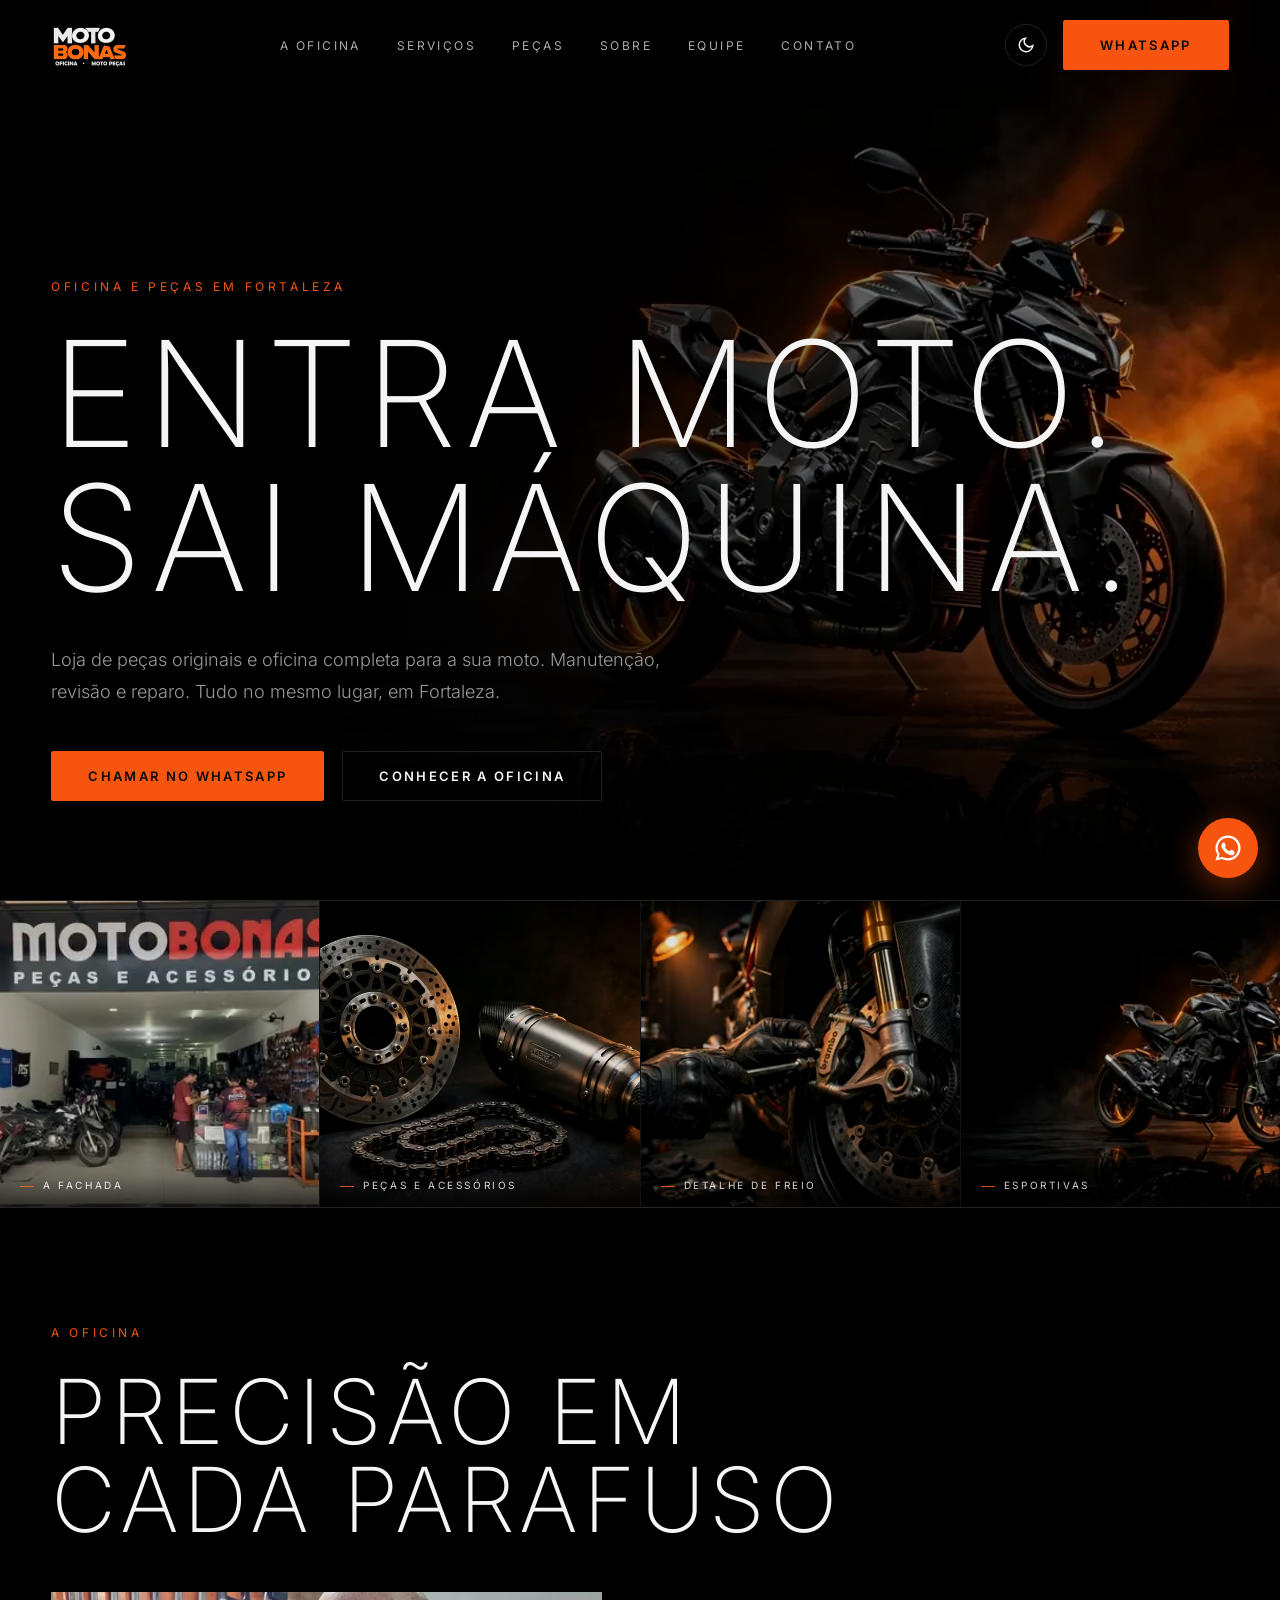
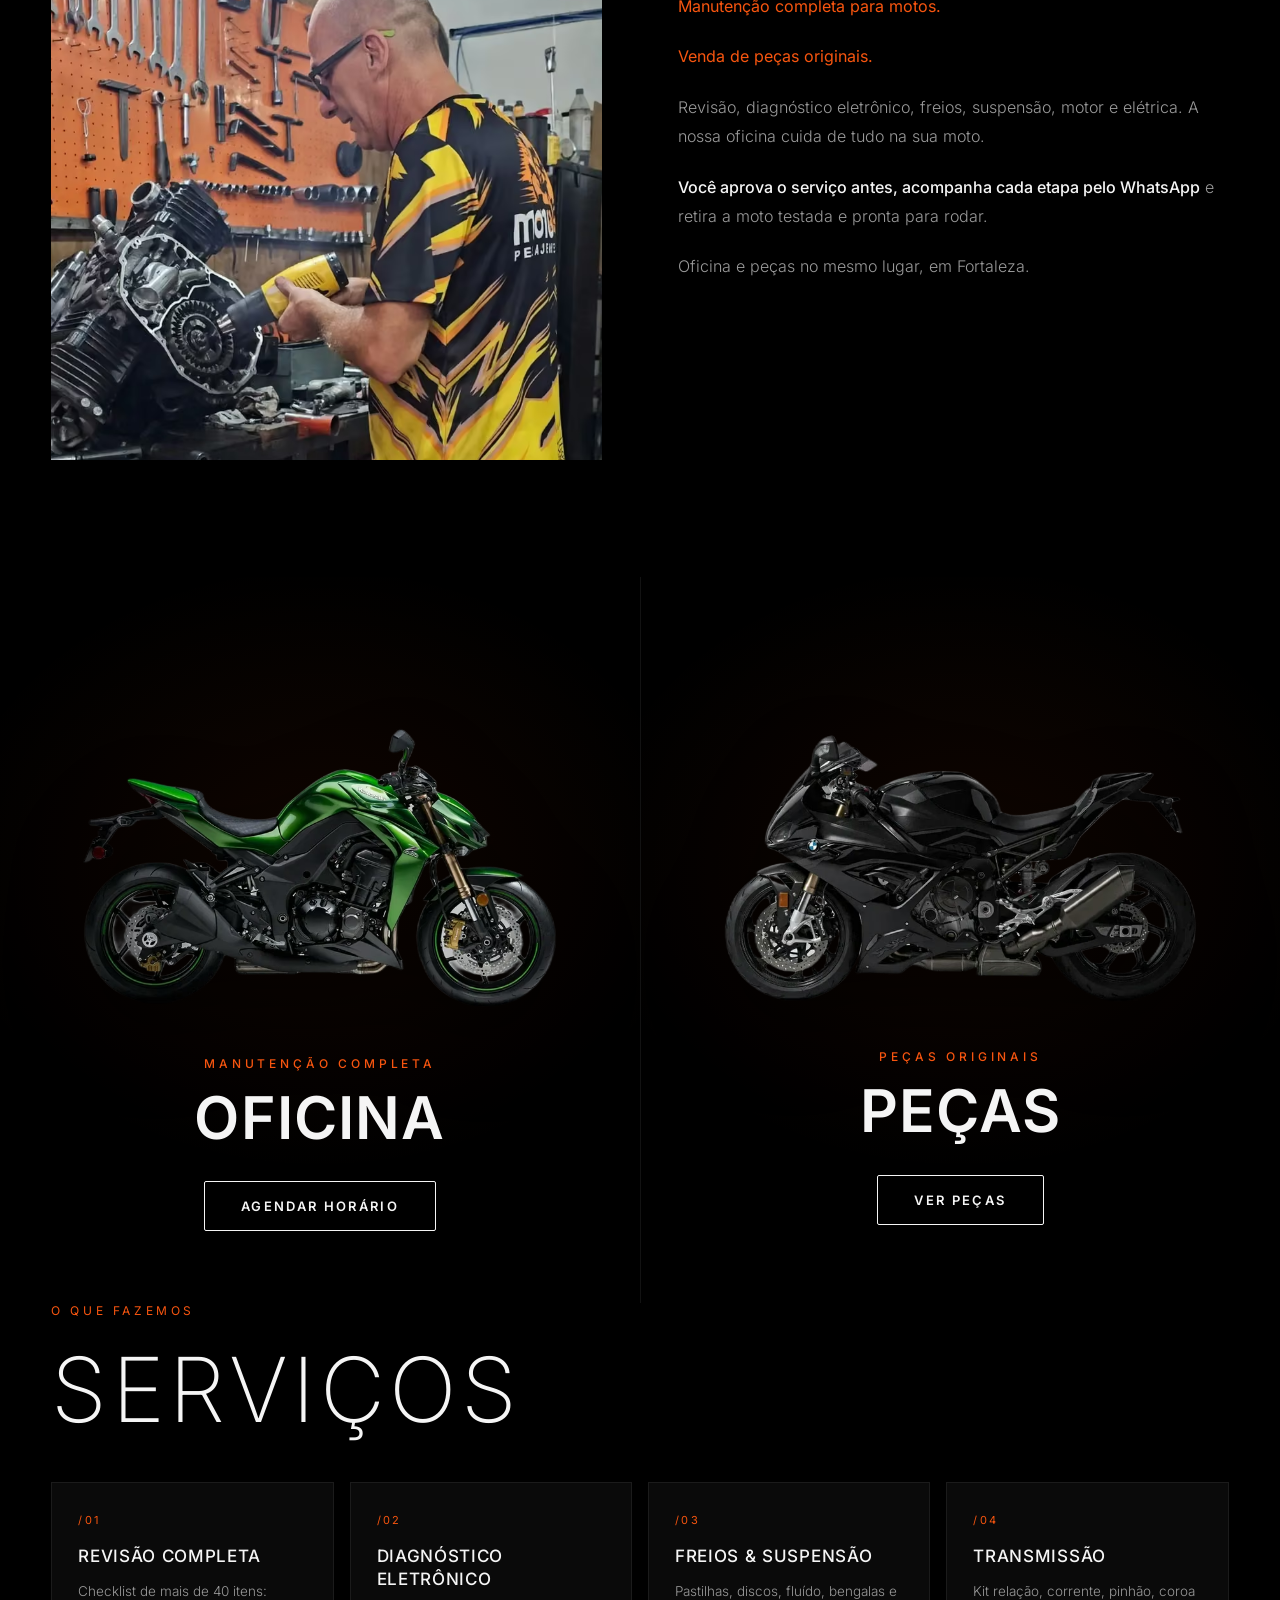
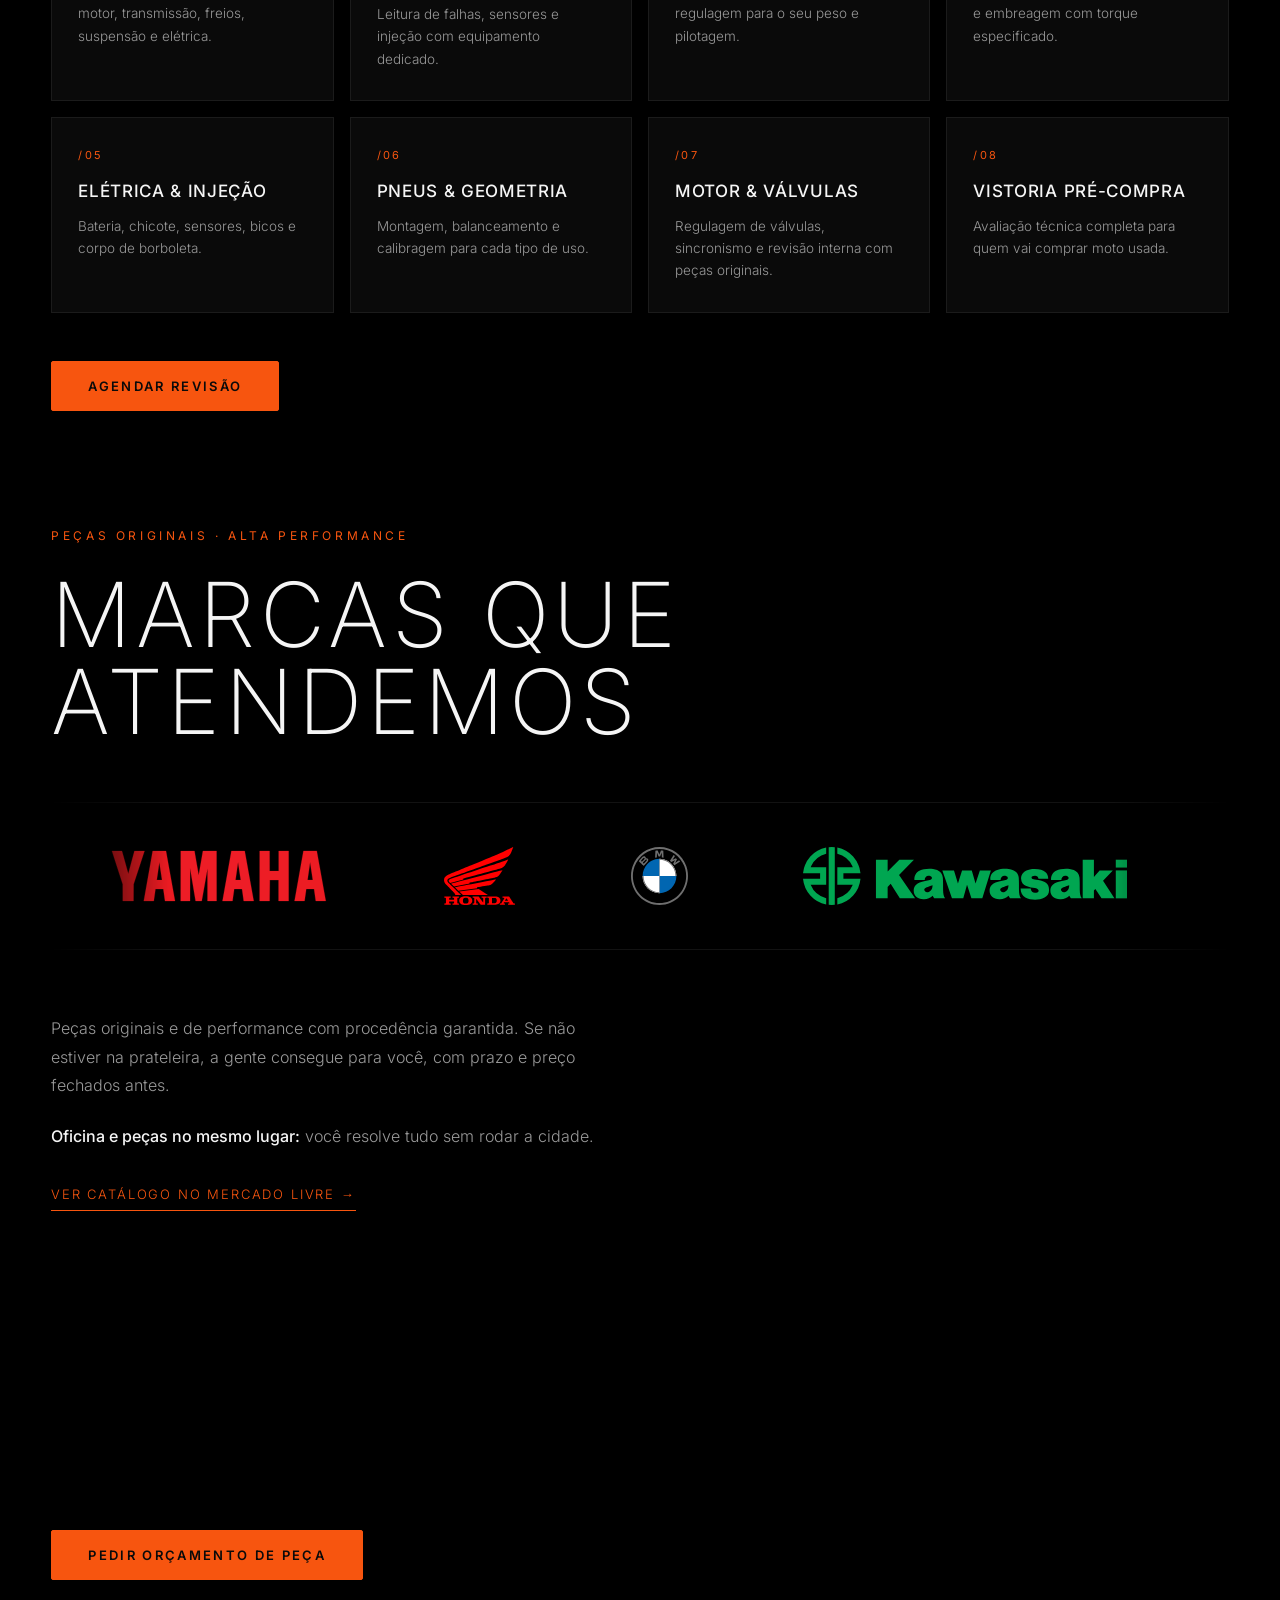
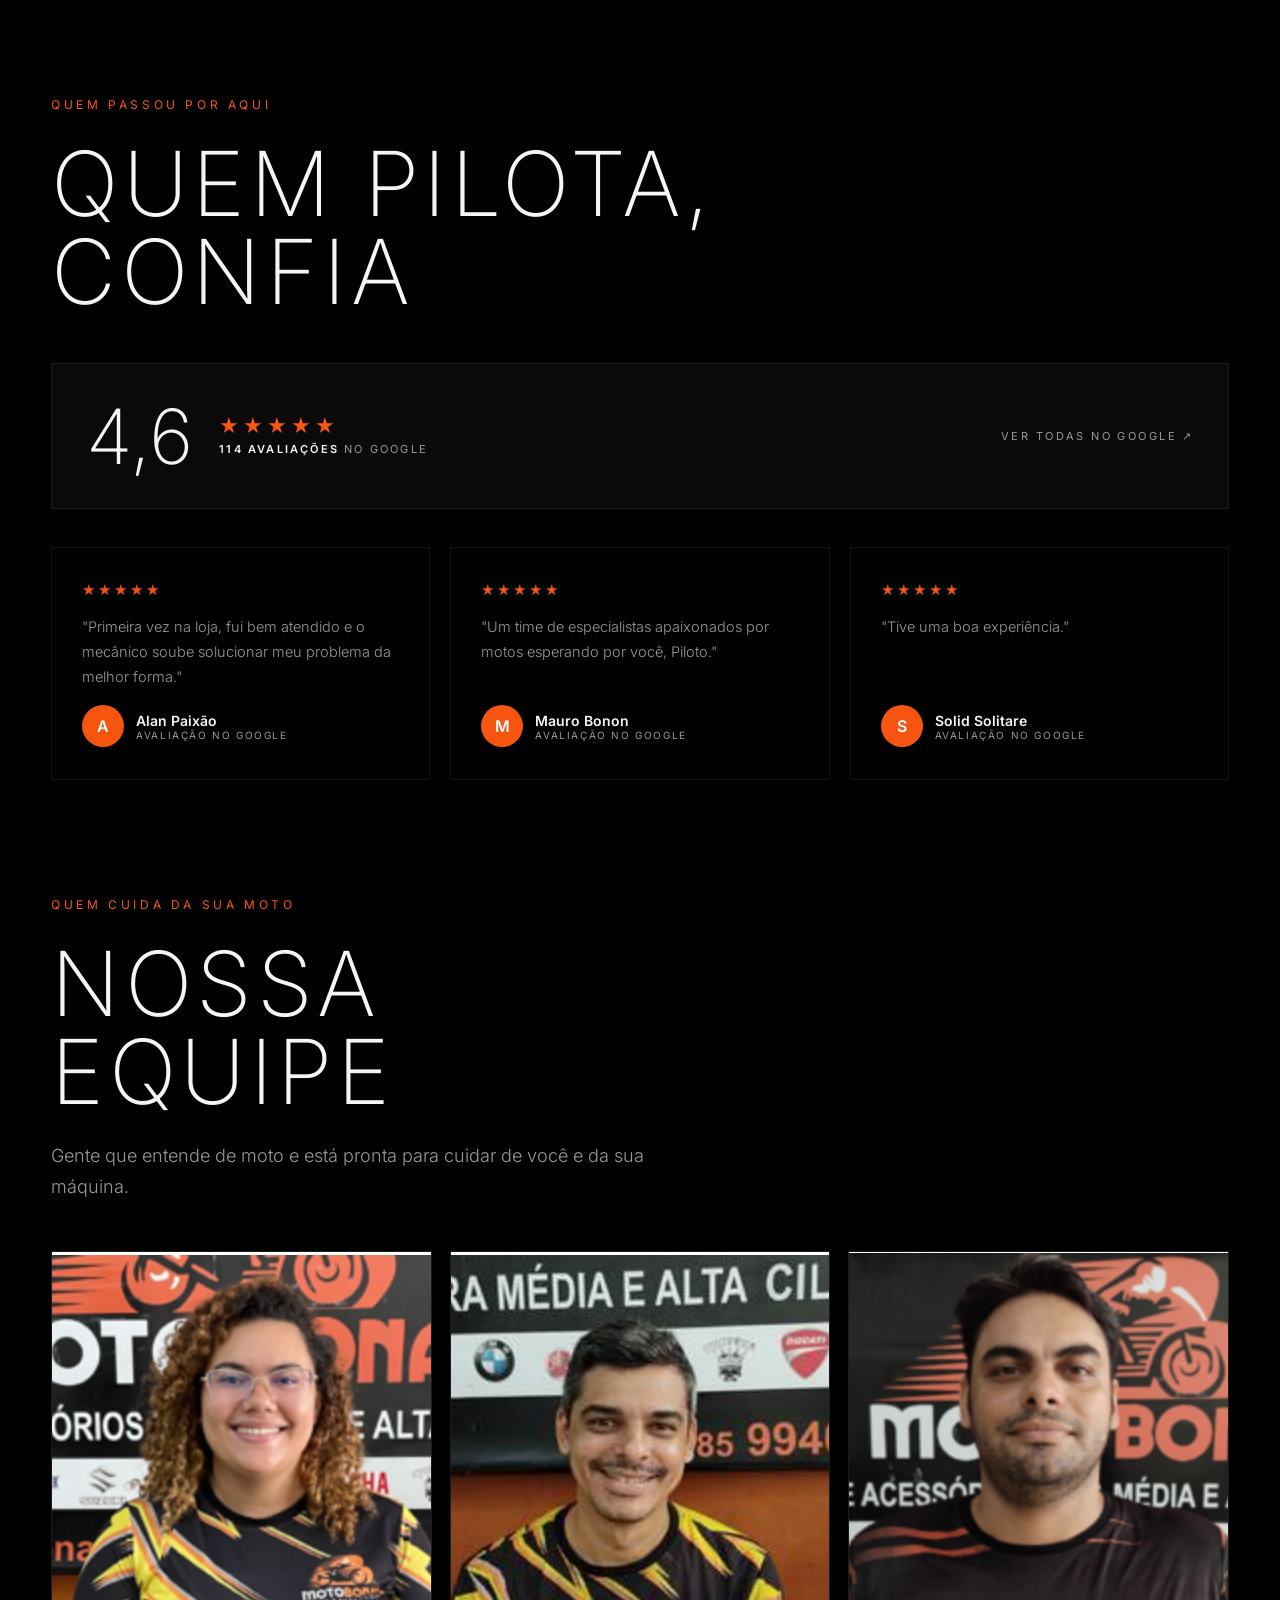
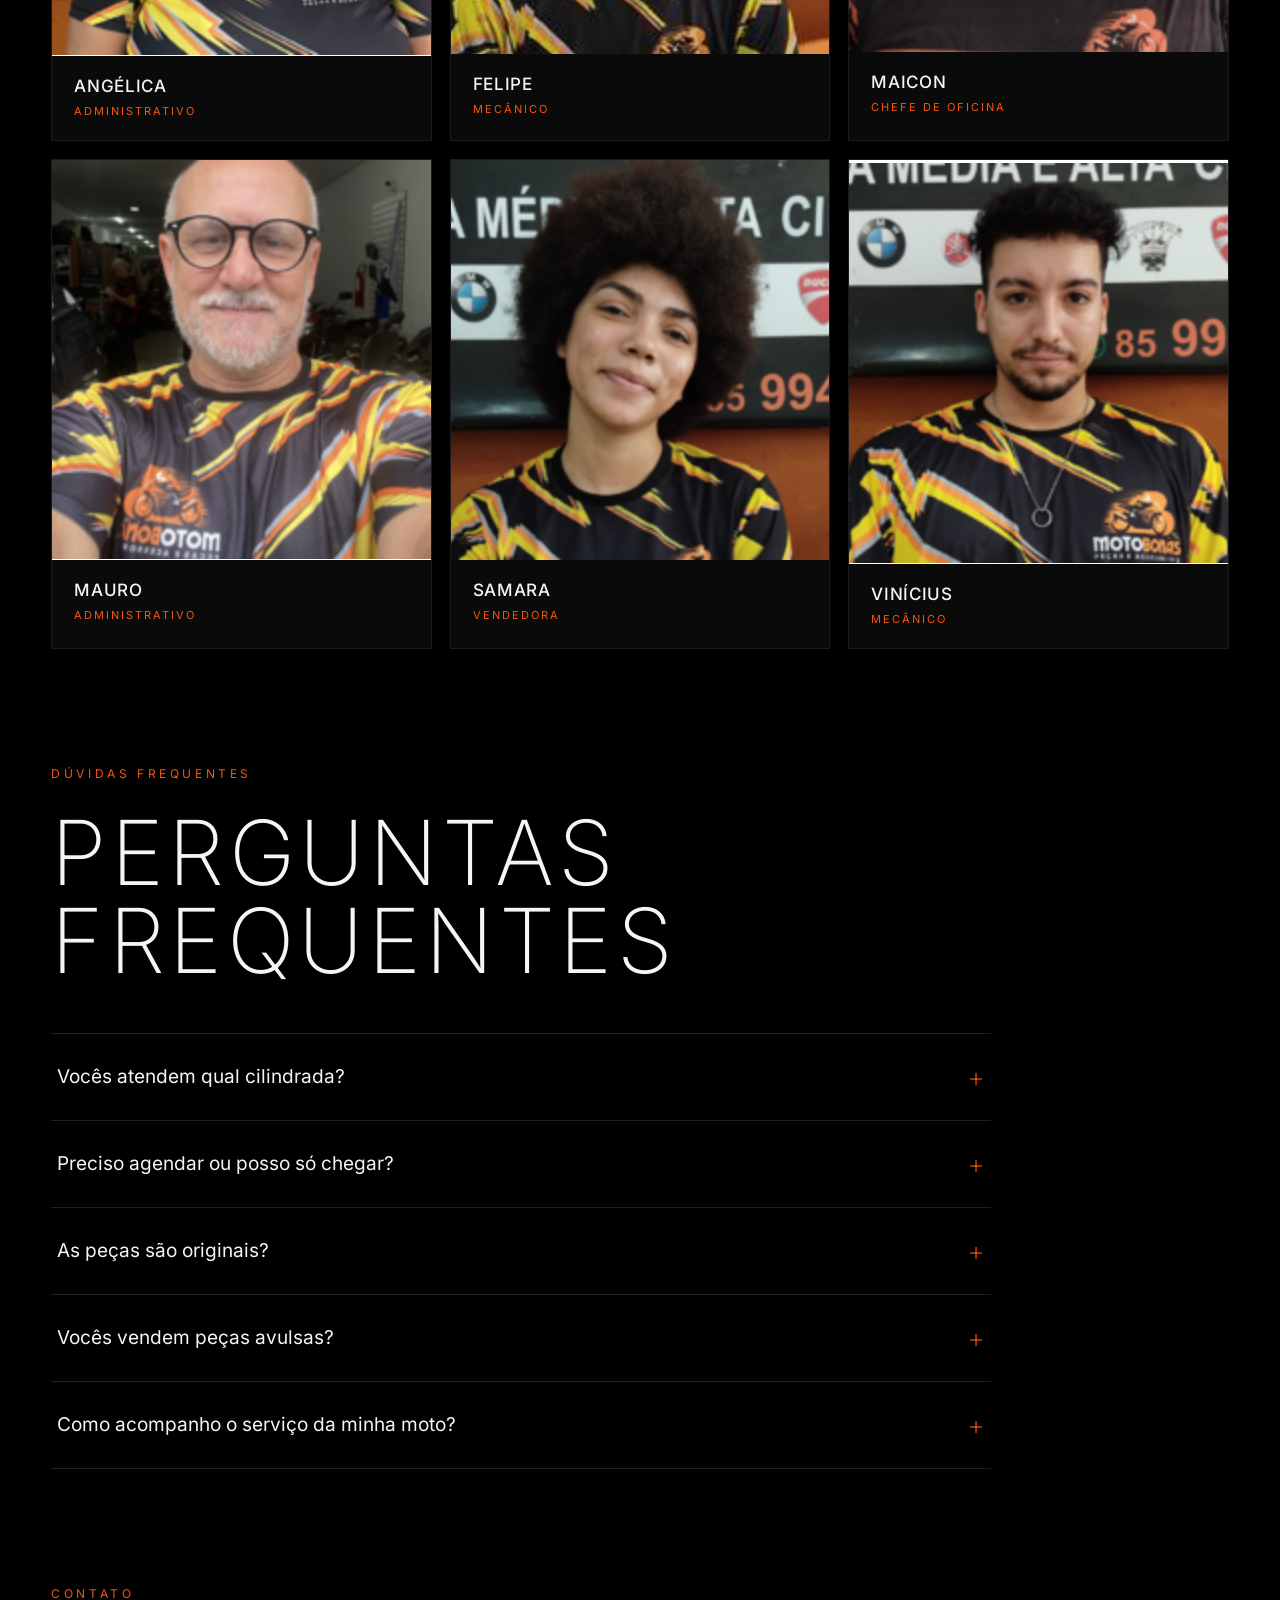
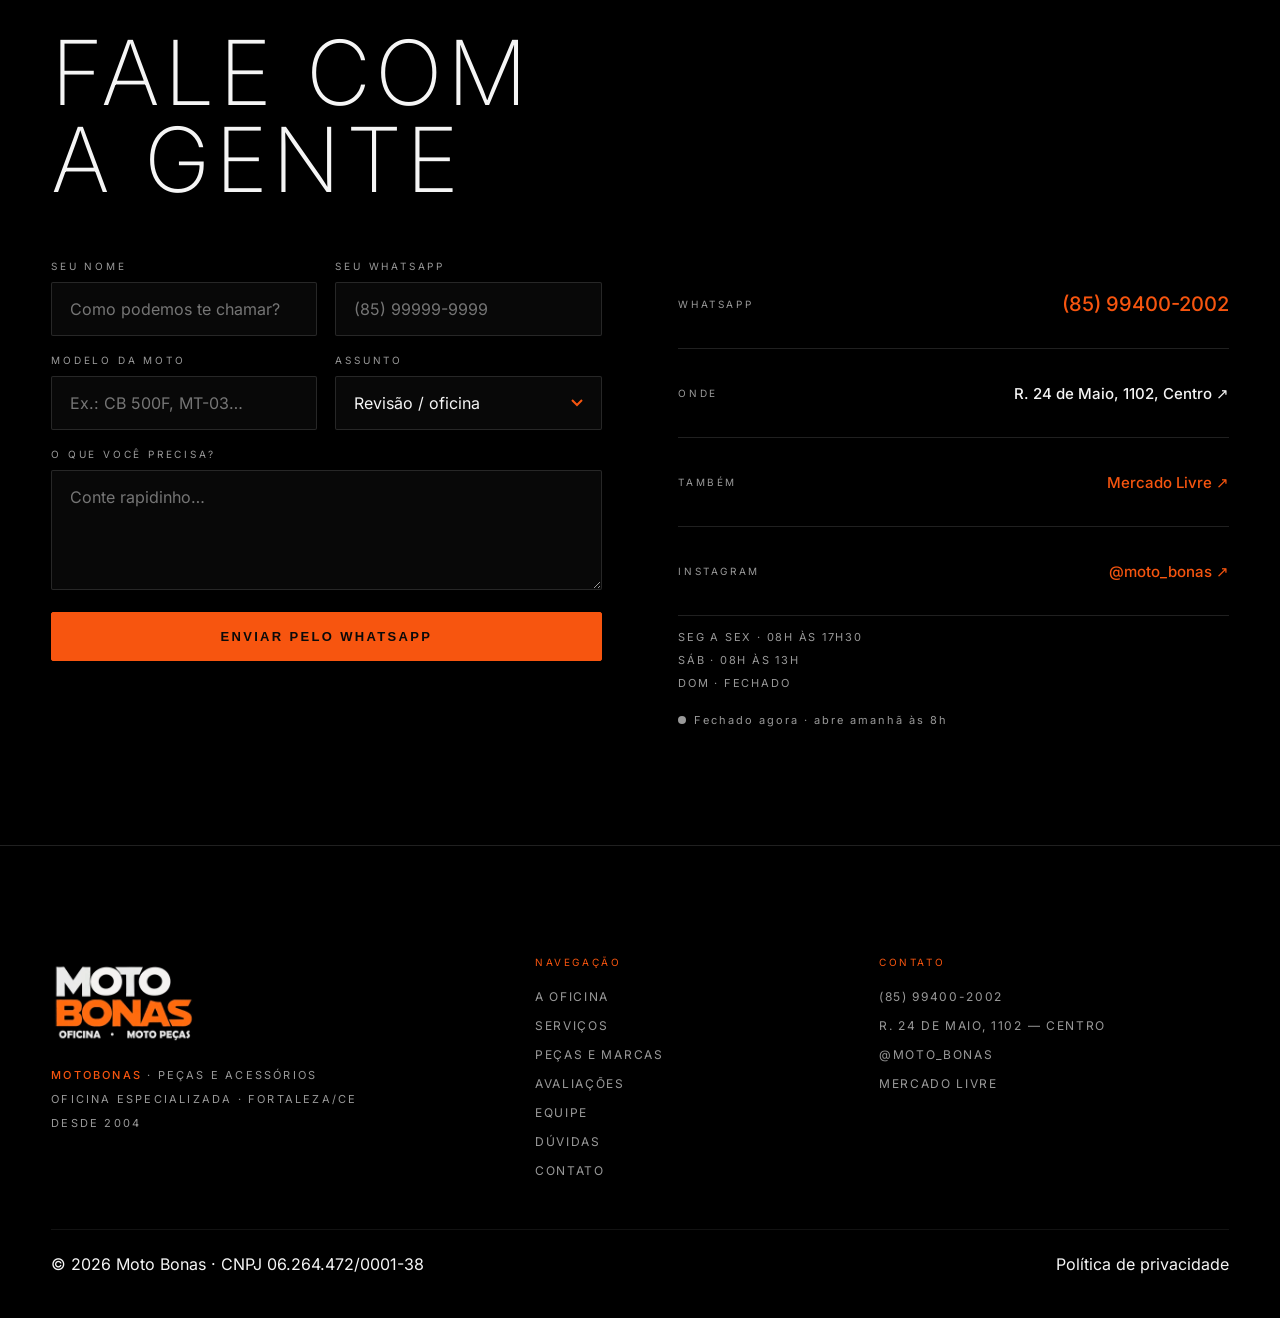
==== commit 6d147531: "sss" ====
--- a/index.html
+++ b/index.html
@@ -169,6 +169,16 @@
 .svc h3{font-size:17px;font-weight:500;letter-spacing:.04em;text-transform:uppercase;margin-bottom:12px;line-height:1.35}
 .svc p{font-size:13.5px;color:var(--dim);line-height:1.65;font-weight:300}
 
+/* team */
+.team-grid{display:grid;grid-template-columns:repeat(3,1fr);gap:18px;margin-top:48px}
+.team-card{overflow:hidden;border:1px solid var(--line-soft);background:var(--bg2);transition:border-color .3s,transform .3s}
+.team-card:hover{border-color:rgba(247,85,15,.55);transform:translateY(-5px)}
+.team-card img{width:100%;aspect-ratio:1;object-fit:cover;filter:saturate(.88);transition:filter .4s}
+.team-card:hover img{filter:saturate(1)}
+.team-card .info{padding:20px 22px 22px}
+.team-card h3{font-size:17px;font-weight:500;letter-spacing:.04em;text-transform:uppercase;margin-bottom:8px}
+.team-card p{font-size:11px;letter-spacing:.18em;text-transform:uppercase;color:var(--accent)}
+
 /* brands marquee */
 .marquee{overflow:hidden;margin-top:56px;border-top:1px solid var(--line-soft);border-bottom:1px solid var(--line-soft);
   -webkit-mask-image:linear-gradient(90deg,transparent,#000 10%,#000 90%,transparent);
@@ -299,7 +309,9 @@
 
 @media(max-width:1024px){
   .split,.contact-grid{grid-template-columns:1fr}
+  nav.desk{gap:18px;font-size:10px}
   .svc-grid{grid-template-columns:repeat(2,1fr)}
+  .team-grid{grid-template-columns:repeat(2,1fr)}
   .strip{grid-template-columns:repeat(2,1fr)}
   .rev-grid{grid-template-columns:repeat(2,1fr)}
 }
@@ -308,6 +320,9 @@
   .burger{display:flex}
   .strip{grid-template-columns:repeat(2,1fr)}
   .rev-grid{grid-template-columns:1fr}
+  .team-card .info{padding:16px}
+  .team-card h3{font-size:14px}
+  .team-card p{font-size:9px;letter-spacing:.12em}
   .frow{grid-template-columns:1fr}
   .svc-grid{grid-template-columns:1fr}
   .builds{grid-template-columns:1fr}
@@ -354,6 +369,7 @@
     <a href="#servicos">SERVIÇOS</a>
     <a href="#pecas">PEÇAS</a>
     <a href="#sobre">SOBRE</a>
+    <a href="#equipe">EQUIPE</a>
     <a href="#contato">CONTATO</a>
   </nav>
   <div class="hact">
@@ -367,7 +383,7 @@
 </header>
 <nav class="mnav" id="mnav" aria-label="Menu móvel">
   <a href="#topo" class="mnav-brand" aria-label="Motobonas - início"><img src="assets/logo-2026-320.webp" alt="Moto Bonas - Oficina e Moto Peças" width="132" height="76"></a>
-  <a href="#oficina">A oficina</a><a href="#servicos">Serviços</a><a href="#pecas">Peças</a><a href="#sobre">Sobre</a><a href="#contato">Contato</a>
+  <a href="#oficina">A oficina</a><a href="#servicos">Serviços</a><a href="#pecas">Peças</a><a href="#sobre">Sobre</a><a href="#equipe">Equipe</a><a href="#contato">Contato</a>
   <a class="on" href="https://wa.me/5585994002002?text=Ol%C3%A1!%20Vim%20pelo%20site%20da%20Motobonas." target="_blank" rel="noopener" data-wa>WhatsApp</a>
 </nav>
 
@@ -559,6 +575,41 @@
           <span class="stars" role="img" aria-label="5 de 5 estrelas">★★★★★</span>
           <p class="txt">"Tive uma boa experiência."</p>
           <div class="who"><span class="ava">S</span><div><h3 class="n">Solid Solitare</h3><p class="d">AVALIAÇÃO NO GOOGLE</p></div></div>
+        </article>
+      </div>
+    </div>
+  </section>
+
+  <!-- EQUIPE -->
+  <section id="equipe" style="padding-top:0">
+    <div class="wrap">
+      <p class="micro rise">QUEM CUIDA DA SUA MOTO</p>
+      <h2 class="h-big rise">NOSSA<br>EQUIPE</h2>
+      <p class="lead rise">Gente que entende de moto e está pronta para cuidar de você e da sua máquina.</p>
+      <div class="team-grid">
+        <article class="team-card rise">
+          <img src="equipe/Ang%C3%A9lica%20-%20Administrativo.png" width="404" height="404" alt="Angélica, da equipe administrativa da Moto Bonas" loading="lazy" decoding="async">
+          <div class="info"><h3>Angélica</h3><p>Administrativo</p></div>
+        </article>
+        <article class="team-card rise">
+          <img src="equipe/Felipe%20-%20Mec%C3%A2nico.png" width="402" height="402" alt="Felipe, mecânico da Moto Bonas" loading="lazy" decoding="async">
+          <div class="info"><h3>Felipe</h3><p>Mecânico</p></div>
+        </article>
+        <article class="team-card rise">
+          <img src="equipe/Maicon%20-%20Chefe%20de%20Oficina.png" width="400" height="400" alt="Maicon, chefe de oficina da Moto Bonas" loading="lazy" decoding="async">
+          <div class="info"><h3>Maicon</h3><p>Chefe de oficina</p></div>
+        </article>
+        <article class="team-card rise">
+          <img src="equipe/Mauro%20-%20Administrativo.png" width="400" height="400" alt="Mauro, da equipe administrativa da Moto Bonas" loading="lazy" decoding="async">
+          <div class="info"><h3>Mauro</h3><p>Administrativo</p></div>
+        </article>
+        <article class="team-card rise">
+          <img src="equipe/Samara%20-%20Vendedora.png" width="400" height="400" alt="Samara, vendedora da Moto Bonas" loading="lazy" decoding="async">
+          <div class="info"><h3>Samara</h3><p>Vendedora</p></div>
+        </article>
+        <article class="team-card rise">
+          <img src="equipe/Vin%C3%ADcius%20-%20Mec%C3%A2nico.png" width="400" height="404" alt="Vinícius, mecânico da Moto Bonas" loading="lazy" decoding="async">
+          <div class="info"><h3>Vinícius</h3><p>Mecânico</p></div>
         </article>
       </div>
     </div>
@@ -645,6 +696,7 @@
         <a href="#servicos">Serviços</a>
         <a href="#pecas">Peças e marcas</a>
         <a href="#sobre">Avaliações</a>
+        <a href="#equipe">Equipe</a>
         <a href="#faq">Dúvidas</a>
         <a href="#contato">Contato</a>
       </nav>
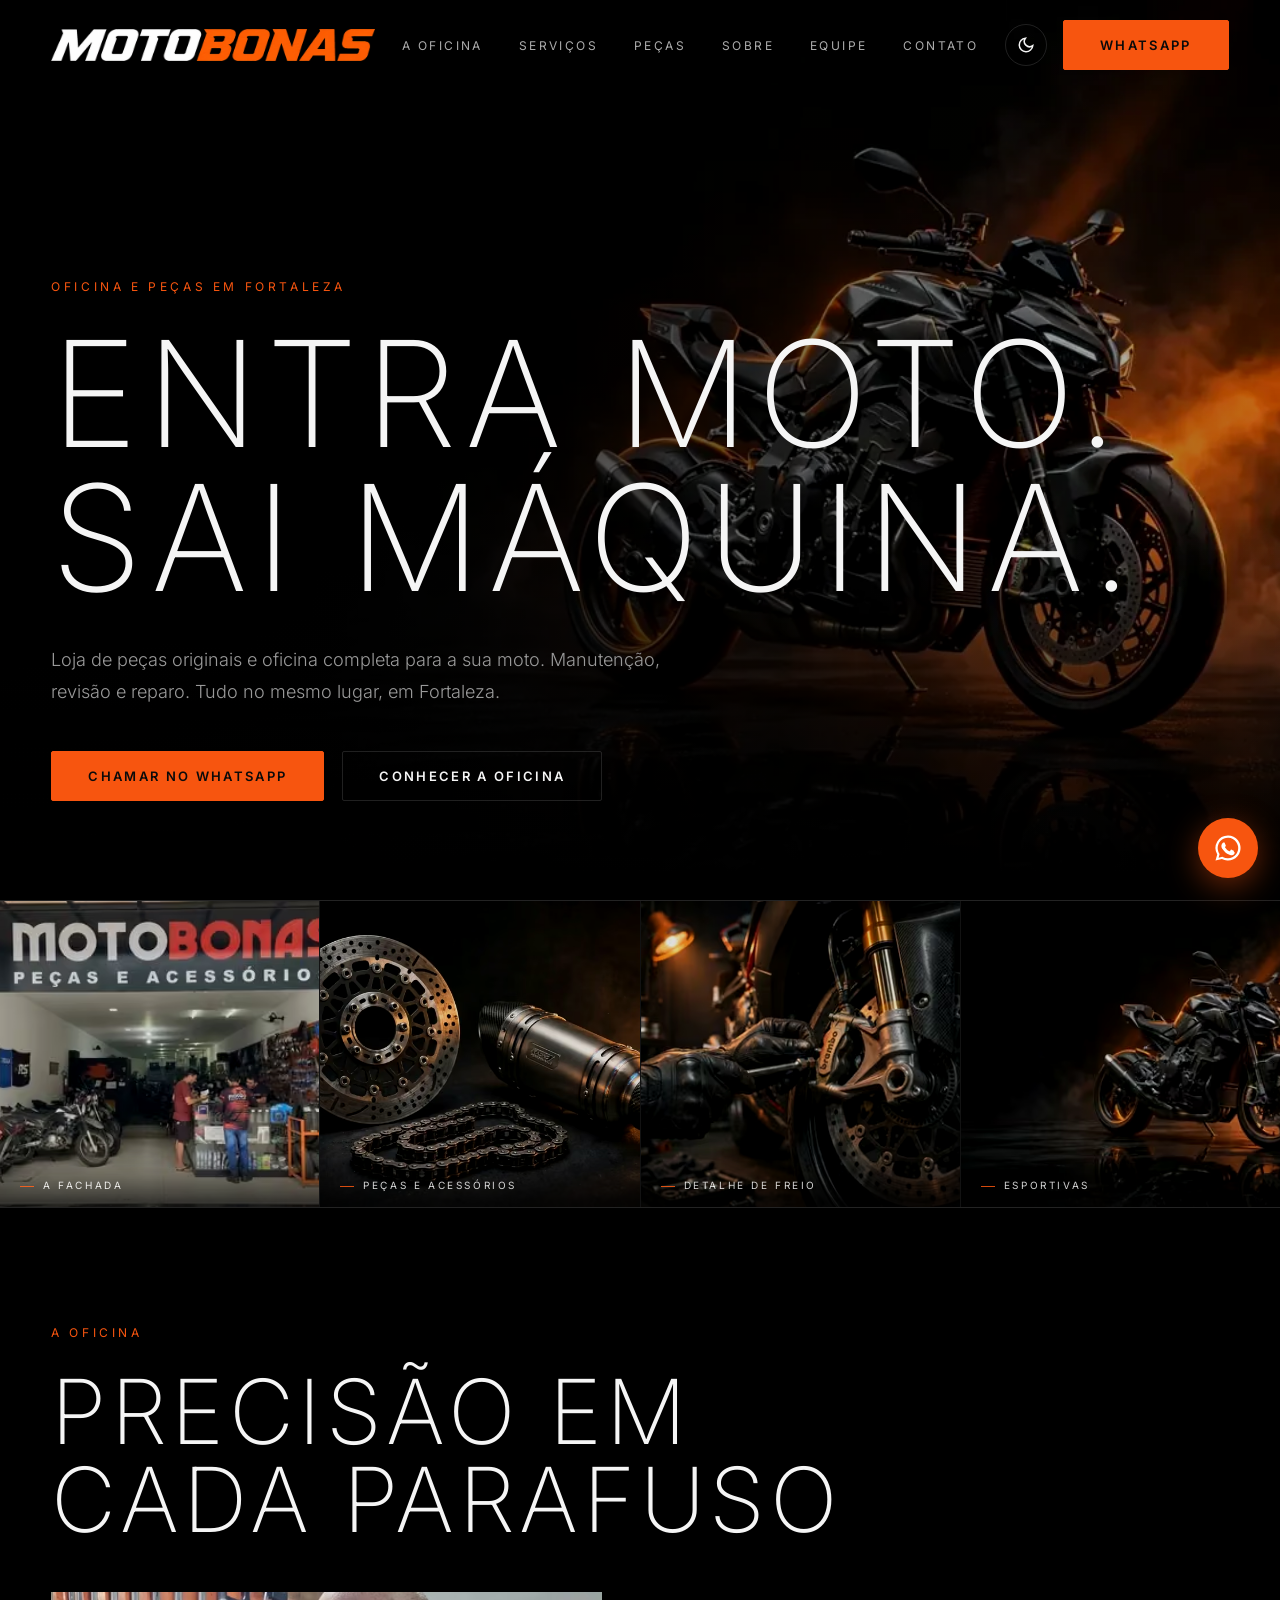
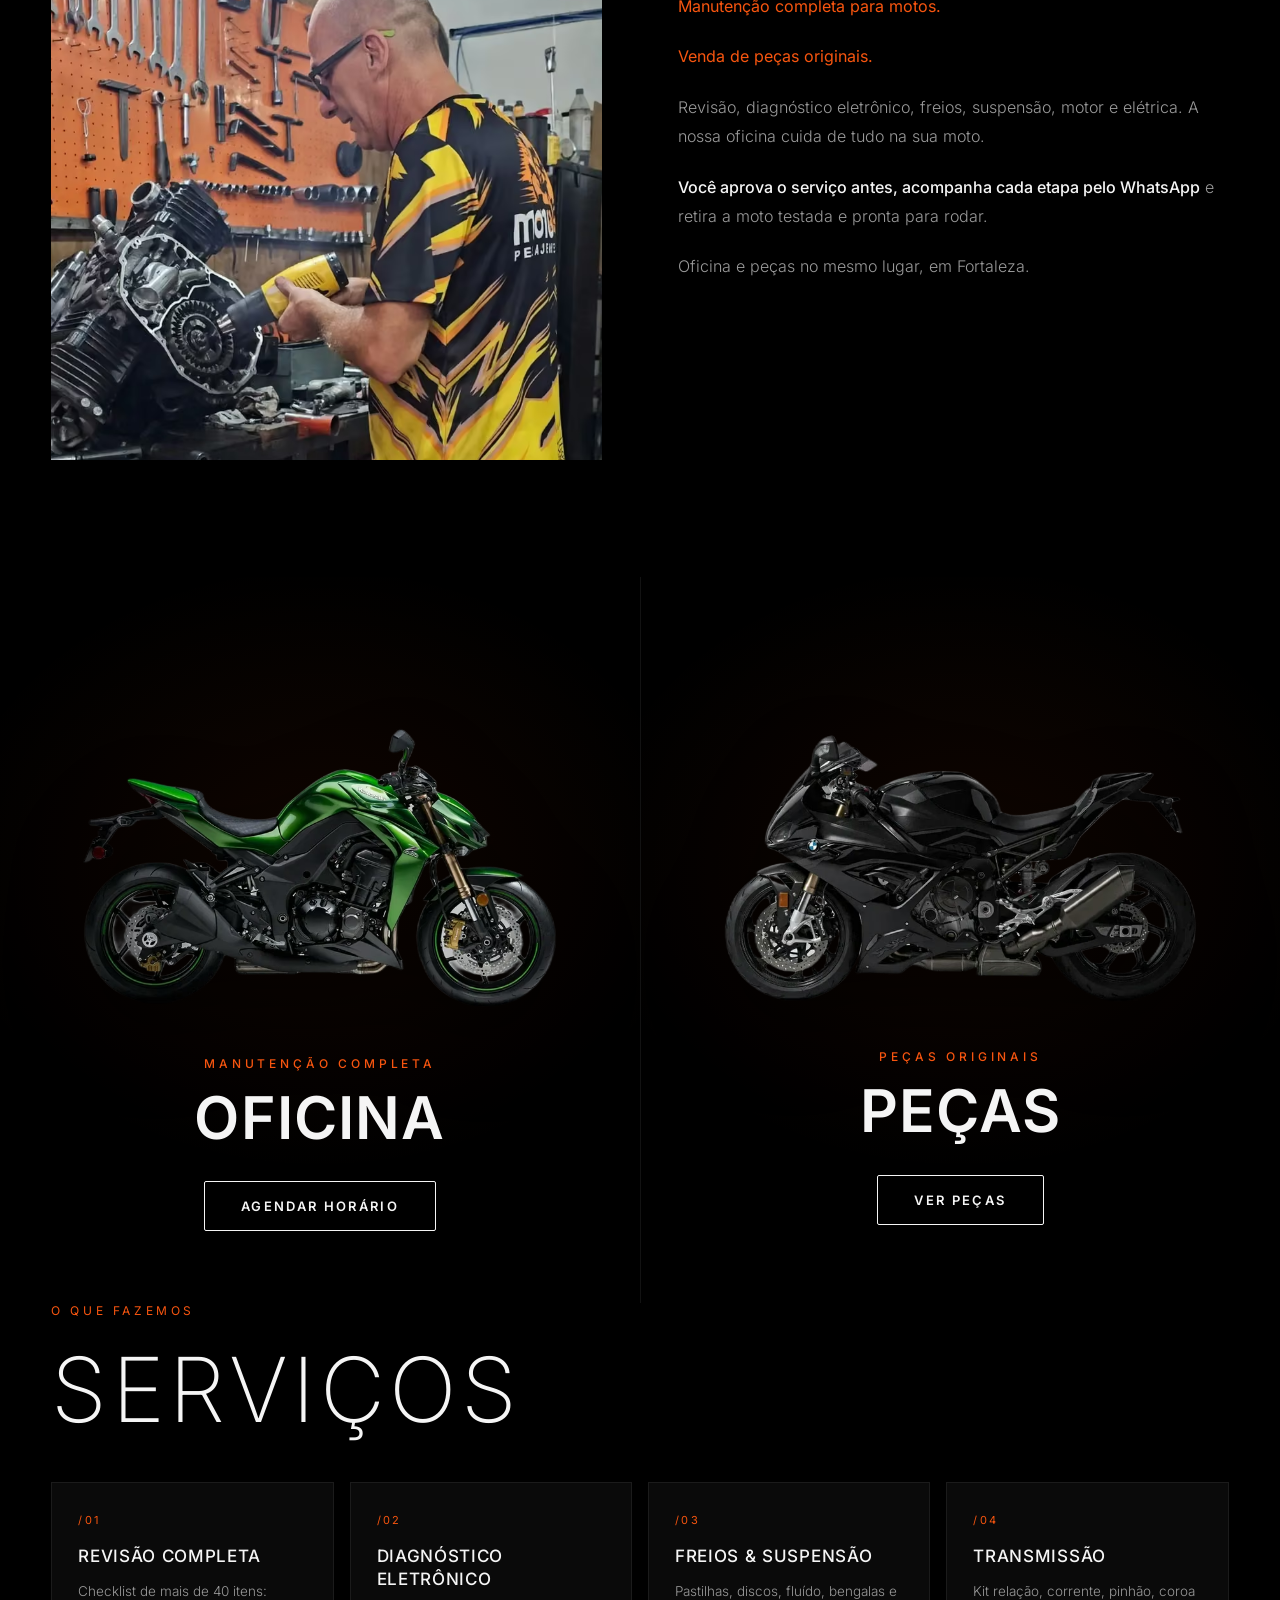
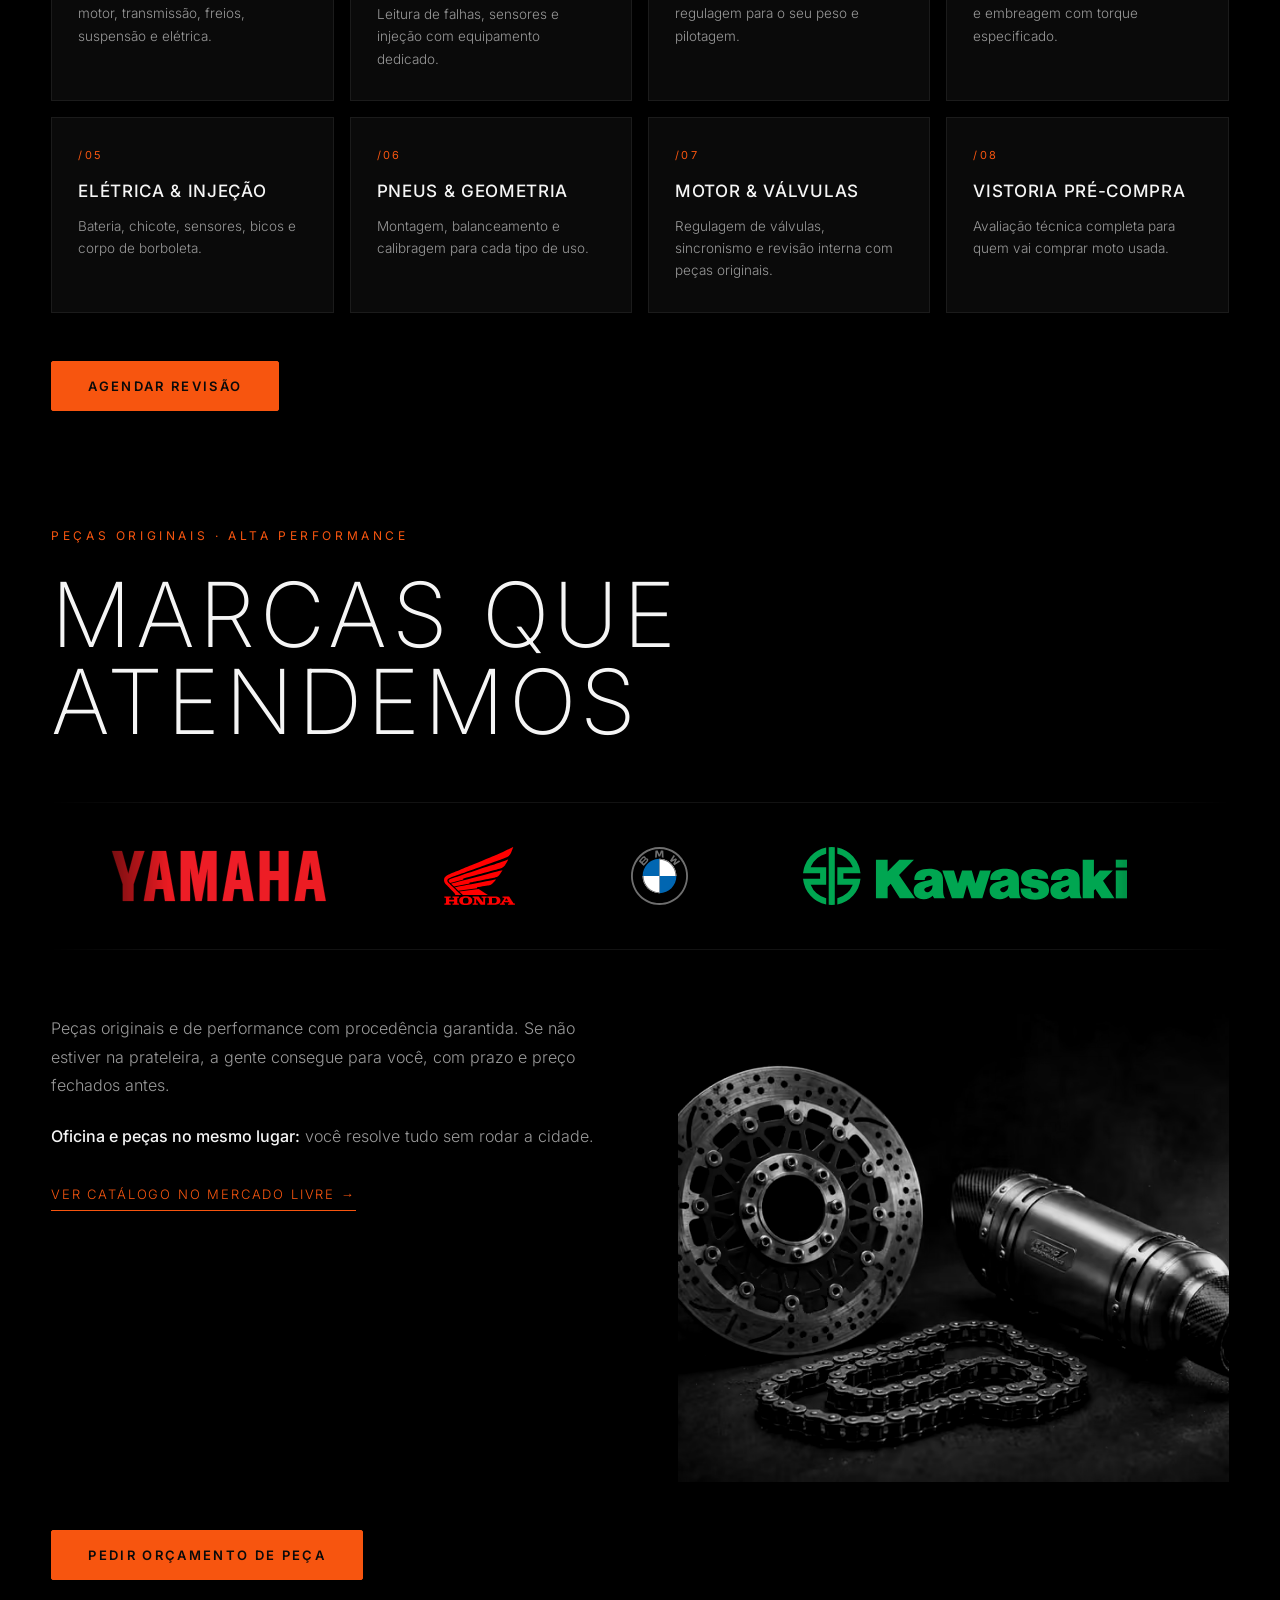
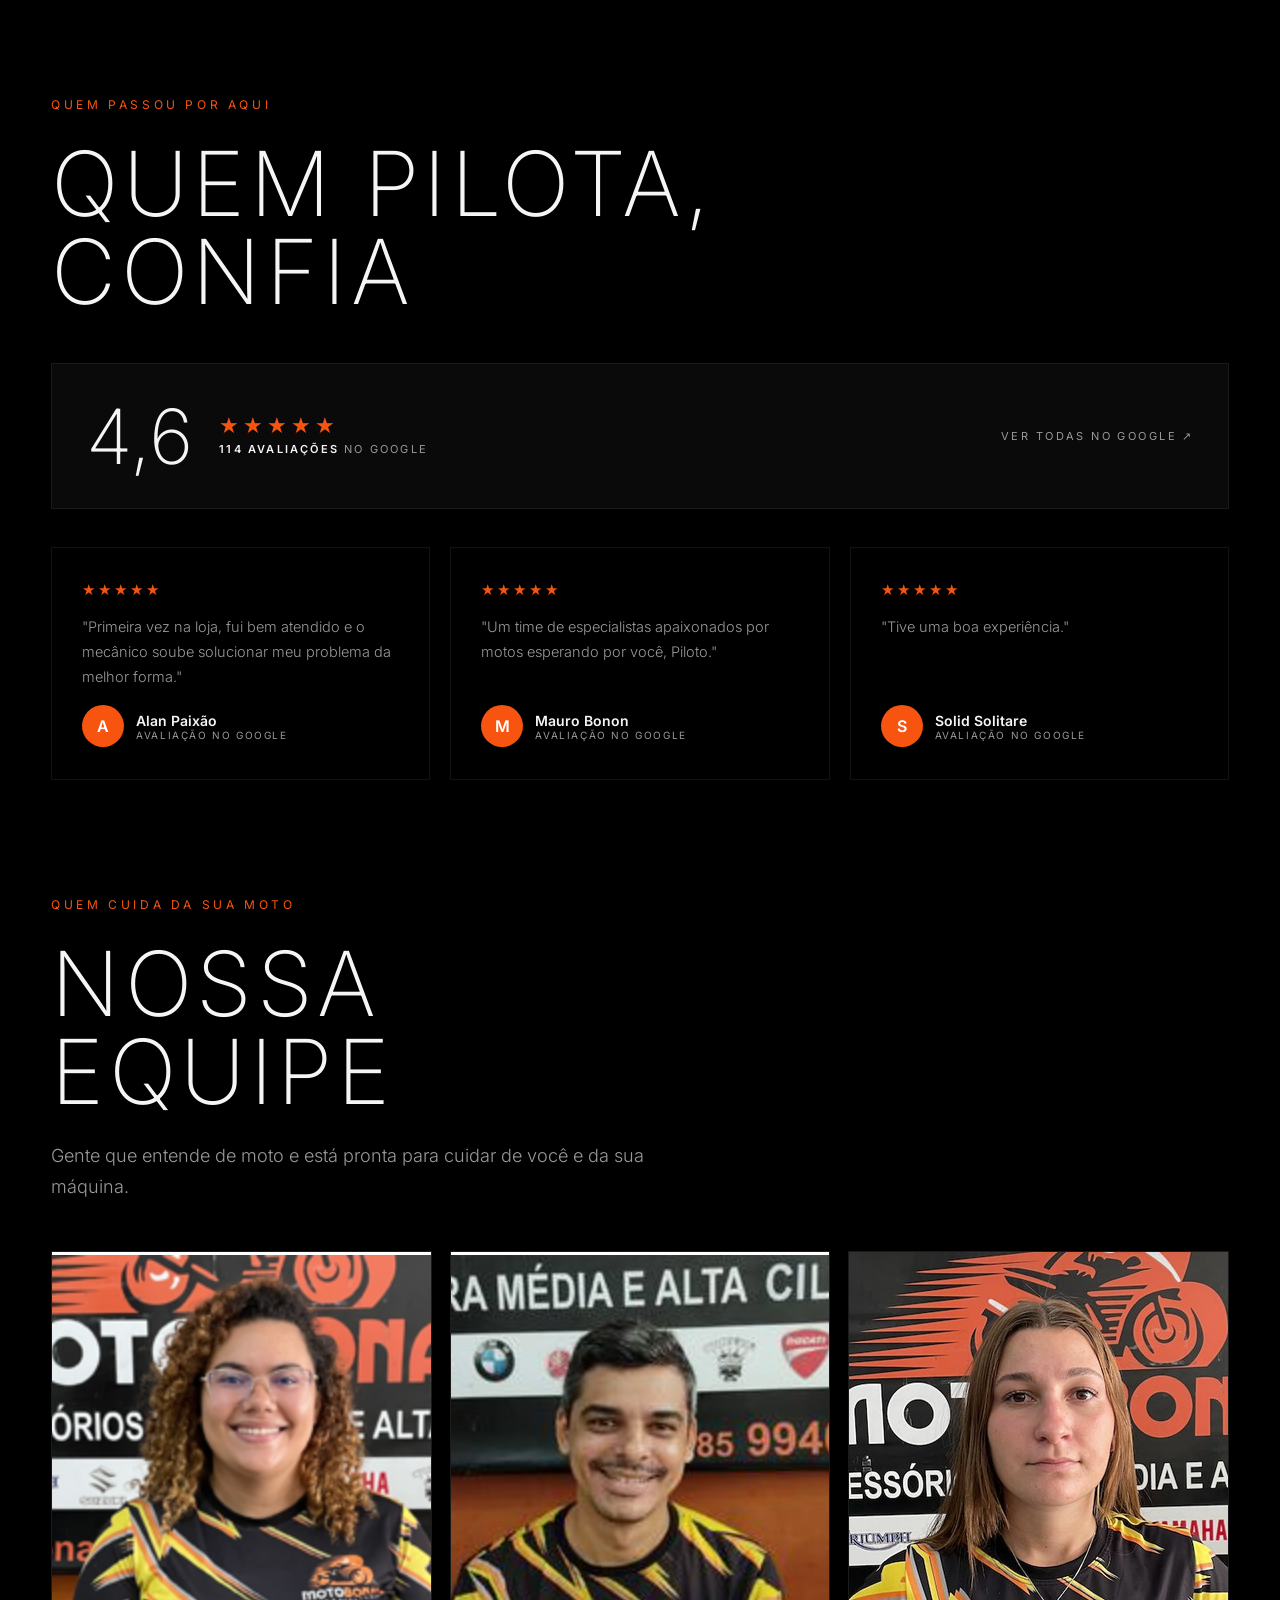
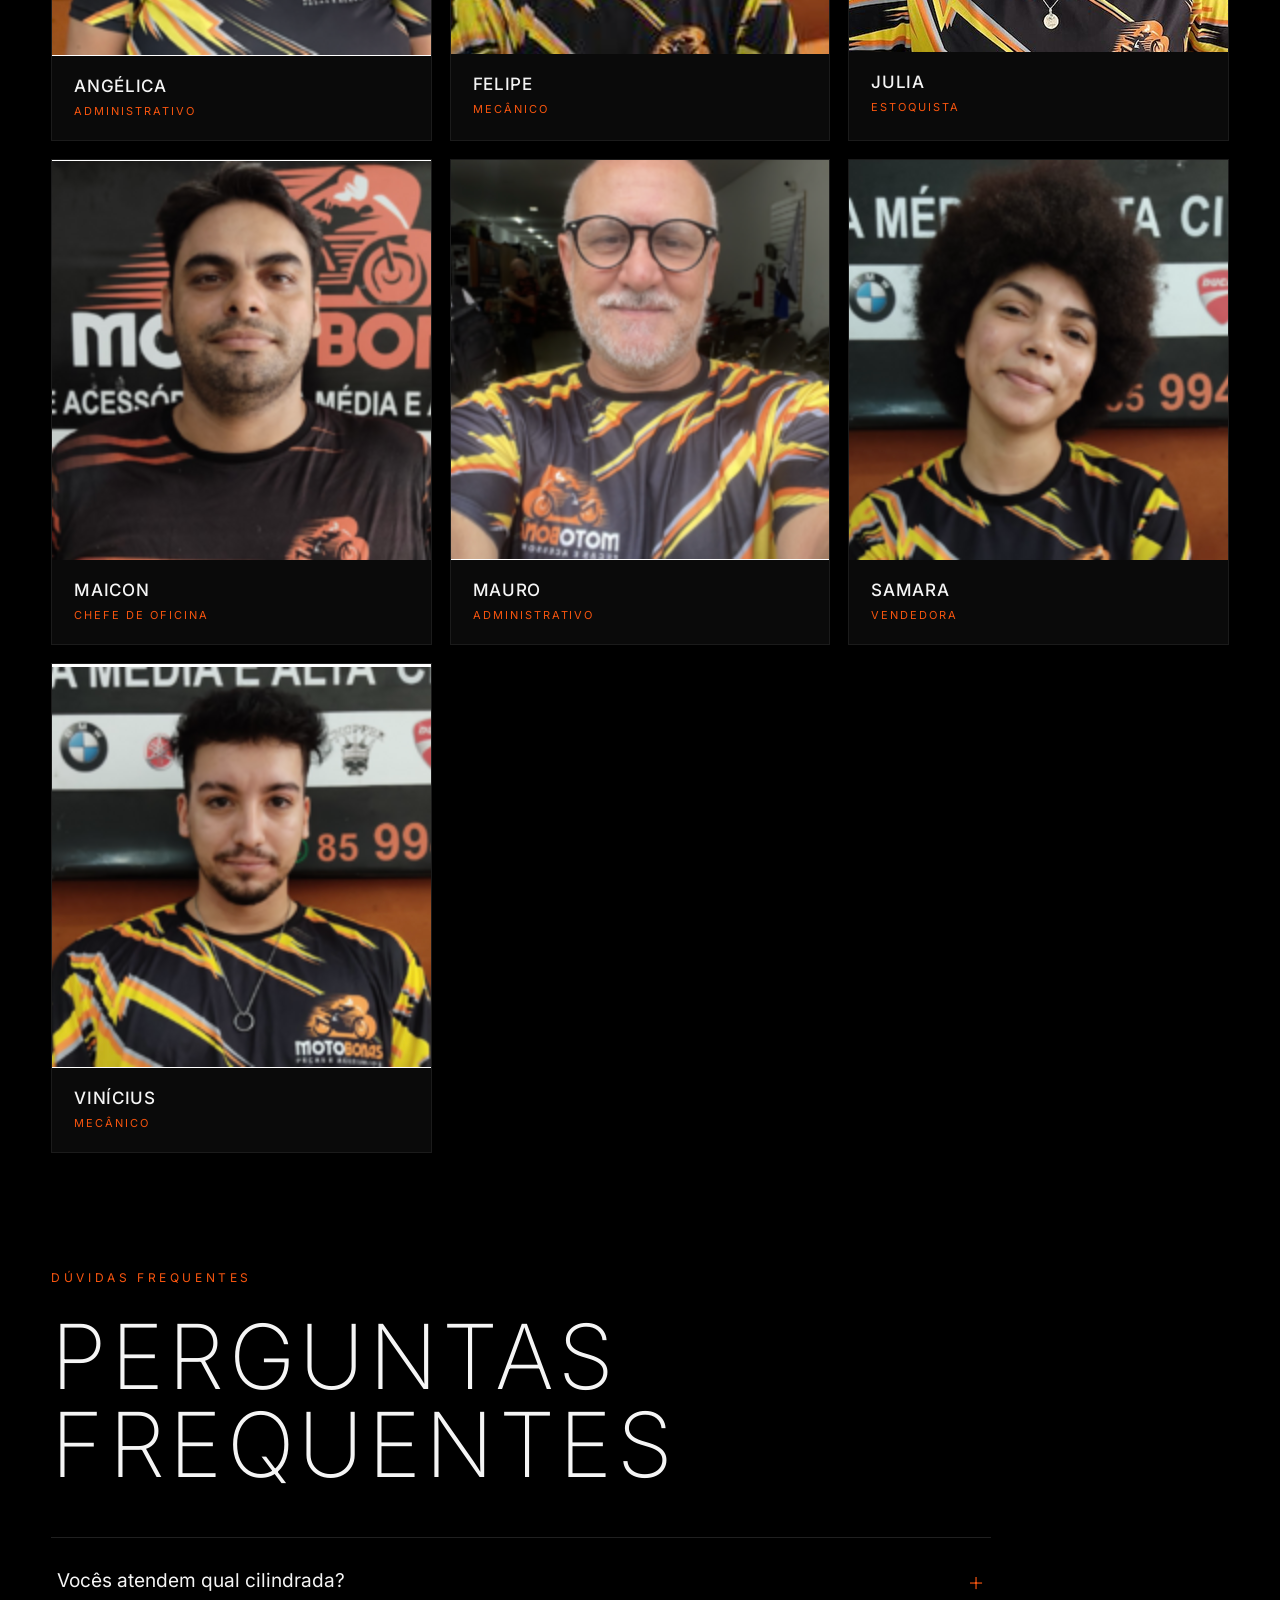
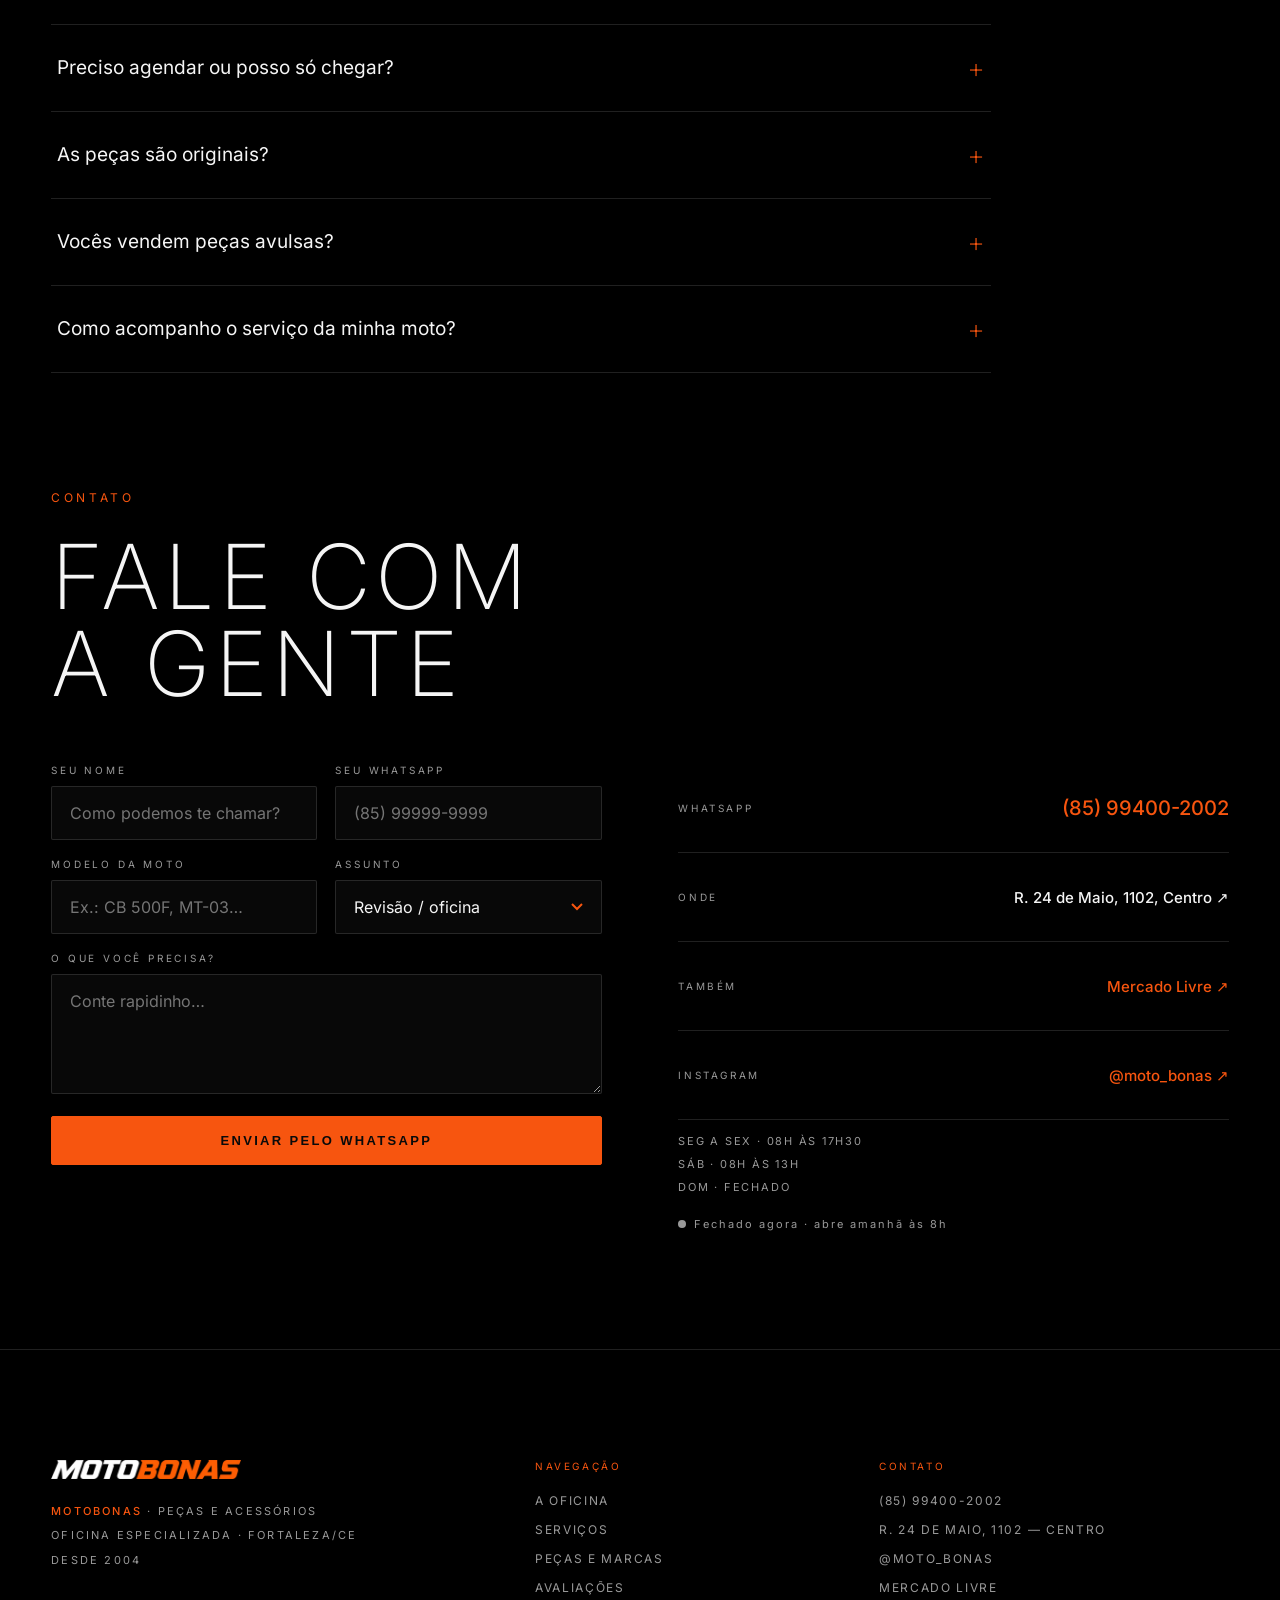
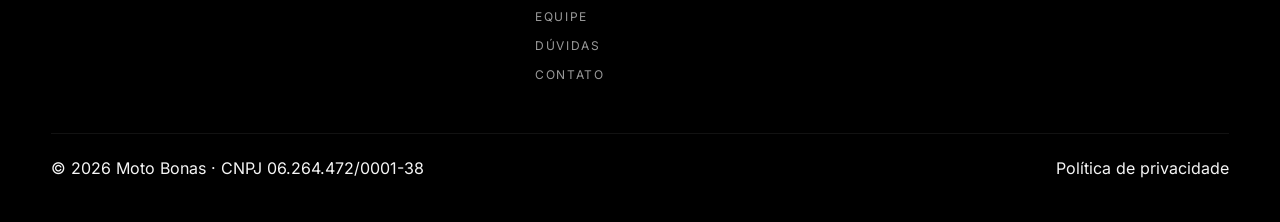
==== commit 018a919a: "ss" ====
--- a/index.html
+++ b/index.html
@@ -13,22 +13,22 @@
 <meta property="og:url" content="https://motobonas.com.br/">
 <meta property="og:title" content="MOTOBONAS | Oficina e Peças para Motos">
 <meta property="og:description" content="Entra moto. Sai máquina. Oficina especializada e peças em Fortaleza/CE.">
-<meta property="og:image" content="https://motobonas.com.br/assets/og-image.jpg">
+<meta property="og:image" content="https://motobonas.com.br/assets/og-image-2026.jpg">
 <meta property="og:image:width" content="1200">
 <meta property="og:image:height" content="630">
 <meta property="og:image:alt" content="Motobonas — oficina e peças para motos em Fortaleza">
 <meta name="twitter:card" content="summary_large_image">
 <meta name="twitter:title" content="MOTOBONAS | Oficina e Peças para Motos">
 <meta name="twitter:description" content="Entra moto. Sai máquina. Oficina especializada e peças em Fortaleza/CE.">
-<meta name="twitter:image" content="https://motobonas.com.br/assets/og-image.jpg">
+<meta name="twitter:image" content="https://motobonas.com.br/assets/og-image-2026.jpg">
 <link rel="icon" href="/favicon.ico" sizes="any">
-<link rel="apple-touch-icon" href="assets/favicon.png">
+<link rel="apple-touch-icon" href="assets/apple-touch-icon.png">
 <link rel="preload" href="assets/fonts/inter-latin.woff2" as="font" type="font/woff2" crossorigin>
 <link rel="preload" as="image" href="assets/hero-800.webp" media="(max-width:640px)">
 <link rel="preload" as="image" href="assets/hero-1200.webp" media="(min-width:641px)">
 <script>document.documentElement.className+=' js';</script>
 <script type="application/ld+json">
-{"@context":"https://schema.org","@type":"AutoRepair","@id":"https://motobonas.com.br/#oficina","name":"Moto Bonas Peças Acessórios Serviços","description":"Oficina especializada em motos de média e alta cilindrada e loja de peças originais em Fortaleza/CE.","telephone":"+55-85-99400-2002","url":"https://motobonas.com.br","image":"https://motobonas.com.br/assets/og-image.jpg","logo":"https://motobonas.com.br/assets/logo-2026-320.webp","priceRange":"$$","foundingDate":"2004-05-05","currenciesAccepted":"BRL","address":{"@type":"PostalAddress","streetAddress":"Rua 24 de Maio, 1102","addressLocality":"Fortaleza","addressRegion":"CE","postalCode":"60020-000","addressCountry":"BR"},"geo":{"@type":"GeoCoordinates","latitude":-3.7312172,"longitude":-38.5334497},"hasMap":"https://www.google.com/maps/search/?api=1&query=Moto+Bonas+Rua+24+de+Maio+1102+Centro+Fortaleza","areaServed":{"@type":"City","name":"Fortaleza"},"openingHoursSpecification":[{"@type":"OpeningHoursSpecification","dayOfWeek":["Monday","Tuesday","Wednesday","Thursday","Friday"],"opens":"08:00","closes":"17:30"},{"@type":"OpeningHoursSpecification","dayOfWeek":"Saturday","opens":"08:00","closes":"13:00"}],"sameAs":["https://www.instagram.com/moto_bonas","https://www.mercadolivre.com.br/pagina/motobonas"],"aggregateRating":{"@type":"AggregateRating","ratingValue":"4.6","reviewCount":"114"}}
+{"@context":"https://schema.org","@type":"AutoRepair","@id":"https://motobonas.com.br/#oficina","name":"Moto Bonas Peças Acessórios Serviços","description":"Oficina especializada em motos de média e alta cilindrada e loja de peças originais em Fortaleza/CE.","telephone":"+55-85-99400-2002","url":"https://motobonas.com.br","image":"https://motobonas.com.br/assets/og-image-2026.jpg","logo":"https://motobonas.com.br/assets/logo-mb-dark-800.webp","priceRange":"$$","foundingDate":"2004-05-05","currenciesAccepted":"BRL","address":{"@type":"PostalAddress","streetAddress":"Rua 24 de Maio, 1102","addressLocality":"Fortaleza","addressRegion":"CE","postalCode":"60020-000","addressCountry":"BR"},"geo":{"@type":"GeoCoordinates","latitude":-3.7312172,"longitude":-38.5334497},"hasMap":"https://www.google.com/maps/search/?api=1&query=Moto+Bonas+Rua+24+de+Maio+1102+Centro+Fortaleza","areaServed":{"@type":"City","name":"Fortaleza"},"openingHoursSpecification":[{"@type":"OpeningHoursSpecification","dayOfWeek":["Monday","Tuesday","Wednesday","Thursday","Friday"],"opens":"08:00","closes":"17:30"},{"@type":"OpeningHoursSpecification","dayOfWeek":"Saturday","opens":"08:00","closes":"13:00"}],"sameAs":["https://www.instagram.com/moto_bonas","https://www.mercadolivre.com.br/pagina/motobonas"],"aggregateRating":{"@type":"AggregateRating","ratingValue":"4.6","reviewCount":"114"}}
 </script>
 <script type="application/ld+json">
 {"@context":"https://schema.org","@type":"FAQPage","mainEntity":[
@@ -75,7 +75,14 @@
   padding:20px clamp(20px,4vw,60px);transition:.4s;border-bottom:1px solid transparent}
 header.scrolled{background:rgba(0,0,0,.9);backdrop-filter:blur(12px);border-bottom-color:var(--line-soft)}
 .brand{display:flex;align-items:center;gap:14px}
-.brand img{height:46px;width:auto;object-fit:contain;filter:invert(1) hue-rotate(180deg)}
+.brand img{height:clamp(20px,3vw,32px);width:auto;object-fit:contain}
+.brand .lg-light{display:none}
+img.lg-light{display:none}
+html[data-theme="light"] img.lg-dark{display:none}
+html[data-theme="light"] img.lg-light{display:block}
+/* menu móvel é sempre escuro: usa sempre a logo clara */
+html[data-theme="light"] .mnav-brand img.lg-dark{display:block}
+html[data-theme="light"] .mnav-brand img.lg-light{display:none}
 .brand .bt{font-size:12px;font-weight:400;letter-spacing:.24em;line-height:1.6}
 .brand .bt b{color:var(--accent);font-weight:500}
 nav.desk{display:flex;gap:36px;font-size:12px;font-weight:400;letter-spacing:.2em}
@@ -245,7 +252,7 @@
 .foot-grid{display:grid;grid-template-columns:1.2fr .8fr 1fr;gap:clamp(24px,5vw,70px);margin:40px 0 44px;align-items:start}
 .foot-grid .m{font-size:11px;letter-spacing:.2em;color:var(--dim);line-height:2.2}
 .foot-grid .m b{color:var(--accent);font-weight:500}
-.fcol img{margin-bottom:20px;height:auto;max-width:150px;filter:invert(1) hue-rotate(180deg)}
+.fcol img{margin-bottom:20px;height:auto;max-width:190px}
 .fh{font-size:10px;letter-spacing:.26em;color:var(--accent);text-transform:uppercase;margin-bottom:14px}
 .fcol a{display:block;font-size:12px;letter-spacing:.14em;color:var(--dim);padding:7px 0;text-transform:uppercase;transition:.25s}
 .fcol a:hover{color:var(--accent)}
@@ -292,7 +299,8 @@
   --line:rgba(0,0,0,.14);--line-soft:rgba(0,0,0,.07)}
 html[data-theme="light"] header{background:rgba(255,255,255,.78);backdrop-filter:blur(12px);-webkit-backdrop-filter:blur(12px);border-bottom:1px solid var(--line-soft)}
 html[data-theme="light"] header.scrolled{background:rgba(255,255,255,.94)}
-html[data-theme="light"] .brand img{filter:none}
+html[data-theme="light"] .brand .lg-dark{display:none}
+html[data-theme="light"] .brand .lg-light{display:block}
 html[data-theme="light"] .hero{color:#fff}
 html[data-theme="light"] .hero h1{color:#fff}
 html[data-theme="light"] .hero .lead{color:rgba(255,255,255,.74)}
@@ -331,7 +339,7 @@
     align-items:center;justify-content:center;gap:32px;opacity:0;pointer-events:none;transition:.4s}
   .mnav.open{opacity:1;pointer-events:auto}
   .mnav a{font-weight:300;font-size:34px;text-transform:uppercase;letter-spacing:.06em}
-  .mnav-brand img{width:132px;height:auto;object-fit:contain;margin-bottom:6px;filter:invert(1) hue-rotate(180deg)}
+  .mnav-brand img{width:auto;height:34px;object-fit:contain;margin-bottom:6px}
   .mnav a.on{color:var(--accent)}
   body.menu-open{overflow:hidden}
   body.menu-open header{z-index:80;background:transparent;border-bottom-color:transparent;backdrop-filter:none;-webkit-backdrop-filter:none}
@@ -362,7 +370,8 @@
 
 <header id="hdr">
   <a class="brand" href="#topo" aria-label="Motobonas - início">
-    <img src="assets/logo-2026-160.webp" srcset="assets/logo-2026-160.webp 160w, assets/logo-2026-320.webp 320w" sizes="80px" alt="Moto Bonas - Oficina e Moto Peças" width="80" height="46">
+    <img class="lg-dark" src="assets/logo-mb-dark-400.webp" srcset="assets/logo-mb-dark-400.webp 400w, assets/logo-mb-dark-800.webp 800w" sizes="320px" alt="Moto Bonas - Oficina e Moto Peças" width="400" height="39">
+    <img class="lg-light" src="assets/logo-mb-light-400.webp" srcset="assets/logo-mb-light-400.webp 400w, assets/logo-mb-light-800.webp 800w" sizes="320px" alt="" aria-hidden="true" width="400" height="39">
   </a>
   <nav class="desk" aria-label="Navegação principal">
     <a href="#oficina">A OFICINA</a>
@@ -382,7 +391,10 @@
   </div>
 </header>
 <nav class="mnav" id="mnav" aria-label="Menu móvel">
-  <a href="#topo" class="mnav-brand" aria-label="Motobonas - início"><img src="assets/logo-2026-320.webp" alt="Moto Bonas - Oficina e Moto Peças" width="132" height="76"></a>
+  <a href="#topo" class="mnav-brand" aria-label="Motobonas - início">
+    <img class="lg-dark" src="assets/logo-mb-dark-800.webp" alt="Moto Bonas - Oficina e Moto Peças" width="800" height="79">
+    <img class="lg-light" src="assets/logo-mb-light-800.webp" alt="" aria-hidden="true" width="800" height="79">
+  </a>
   <a href="#oficina">A oficina</a><a href="#servicos">Serviços</a><a href="#pecas">Peças</a><a href="#sobre">Sobre</a><a href="#equipe">Equipe</a><a href="#contato">Contato</a>
   <a class="on" href="https://wa.me/5585994002002?text=Ol%C3%A1!%20Vim%20pelo%20site%20da%20Motobonas." target="_blank" rel="noopener" data-wa>WhatsApp</a>
 </nav>
@@ -594,6 +606,10 @@
         <article class="team-card rise">
           <img src="equipe/Felipe%20-%20Mec%C3%A2nico.png" width="402" height="402" alt="Felipe, mecânico da Moto Bonas" loading="lazy" decoding="async">
           <div class="info"><h3>Felipe</h3><p>Mecânico</p></div>
+        </article>
+        <article class="team-card rise">
+          <img src="equipe/Julia%20-%20Estoquista.png" width="400" height="400" alt="Julia, estoquista da Moto Bonas" loading="lazy" decoding="async">
+          <div class="info"><h3>Julia</h3><p>Estoquista</p></div>
         </article>
         <article class="team-card rise">
           <img src="equipe/Maicon%20-%20Chefe%20de%20Oficina.png" width="400" height="400" alt="Maicon, chefe de oficina da Moto Bonas" loading="lazy" decoding="async">
@@ -687,7 +703,7 @@
   <div class="wrap">
     <div class="foot-grid">
       <div class="fcol">
-        <img src="assets/logo-2026-320.webp" alt="Motobonas" width="150" height="86" loading="lazy">
+        <img src="assets/logo-mb-dark-800.webp" alt="Motobonas" width="400" height="39" loading="lazy">
         <p class="m"><b>MOTOBONAS</b> · PEÇAS E ACESSÓRIOS<br>OFICINA ESPECIALIZADA · FORTALEZA/CE<br>DESDE 2004</p>
       </div>
       <nav class="fcol" aria-label="Navegação do rodapé">
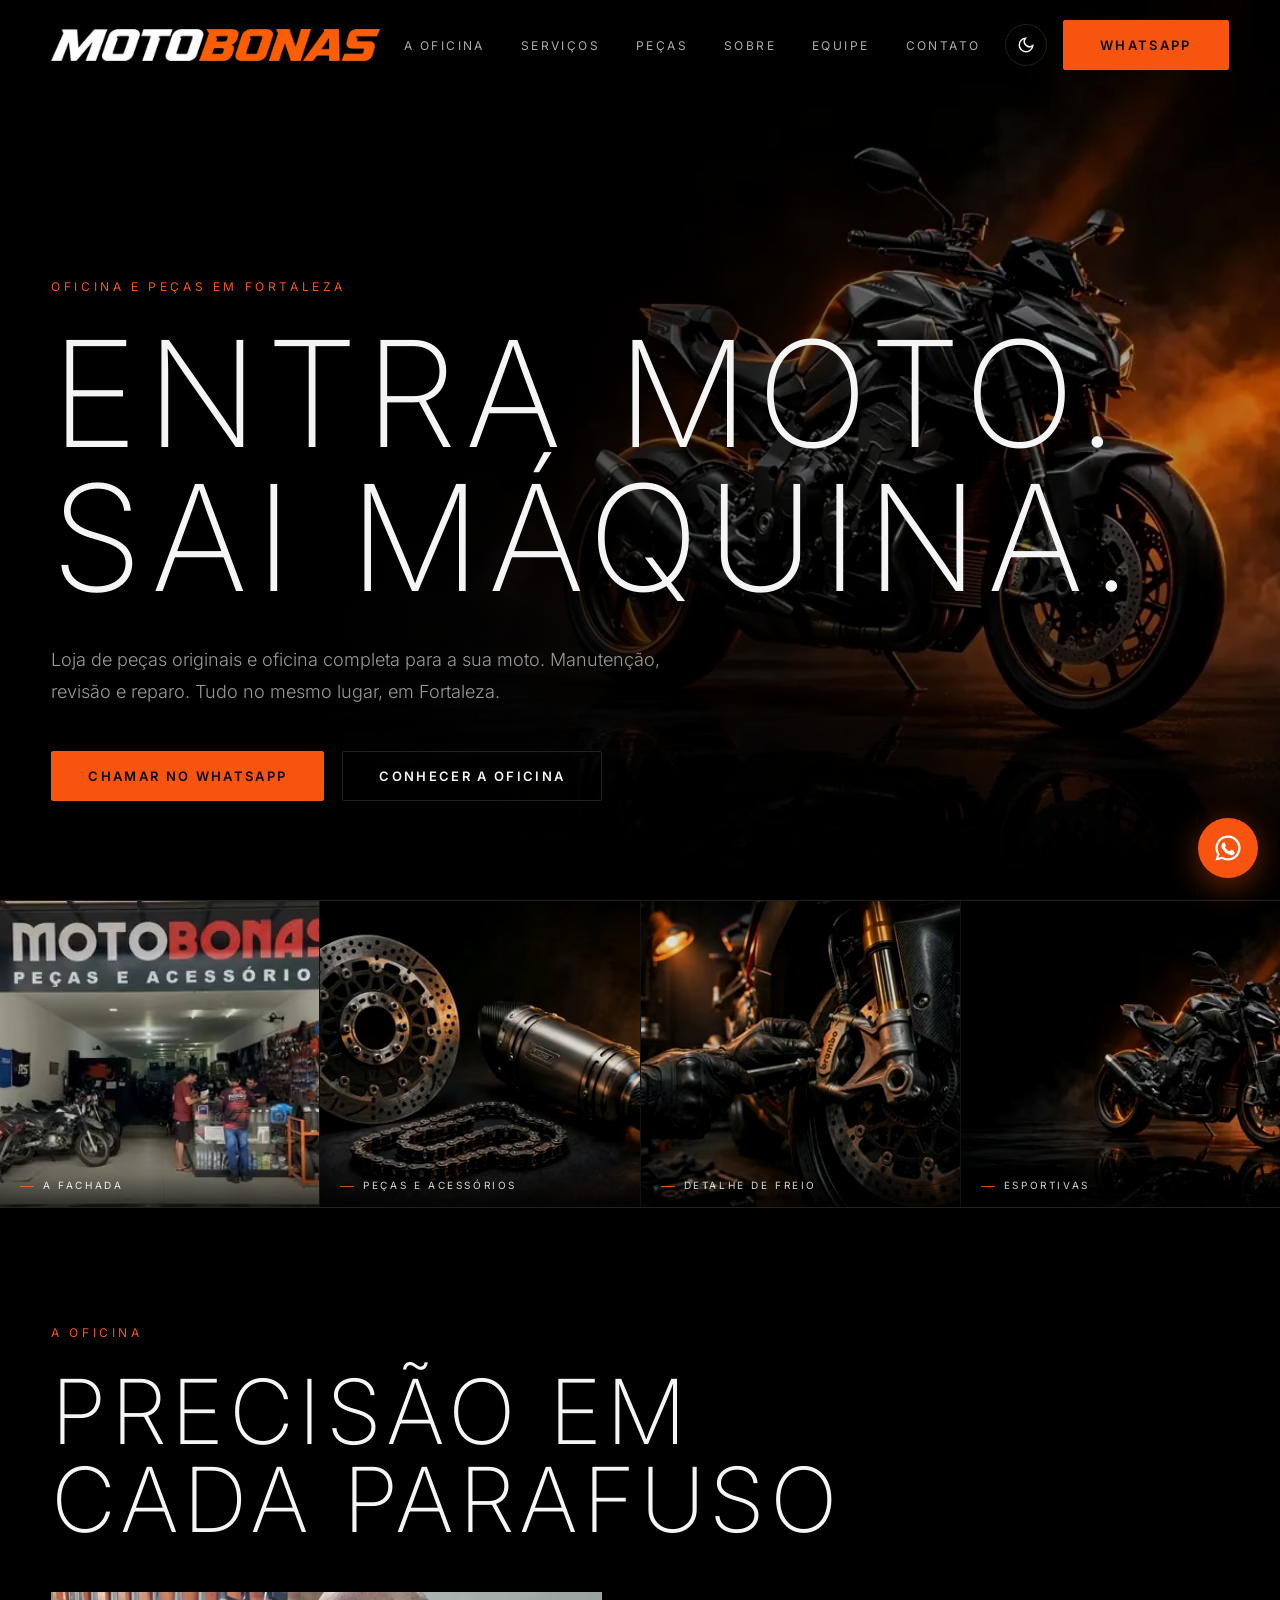
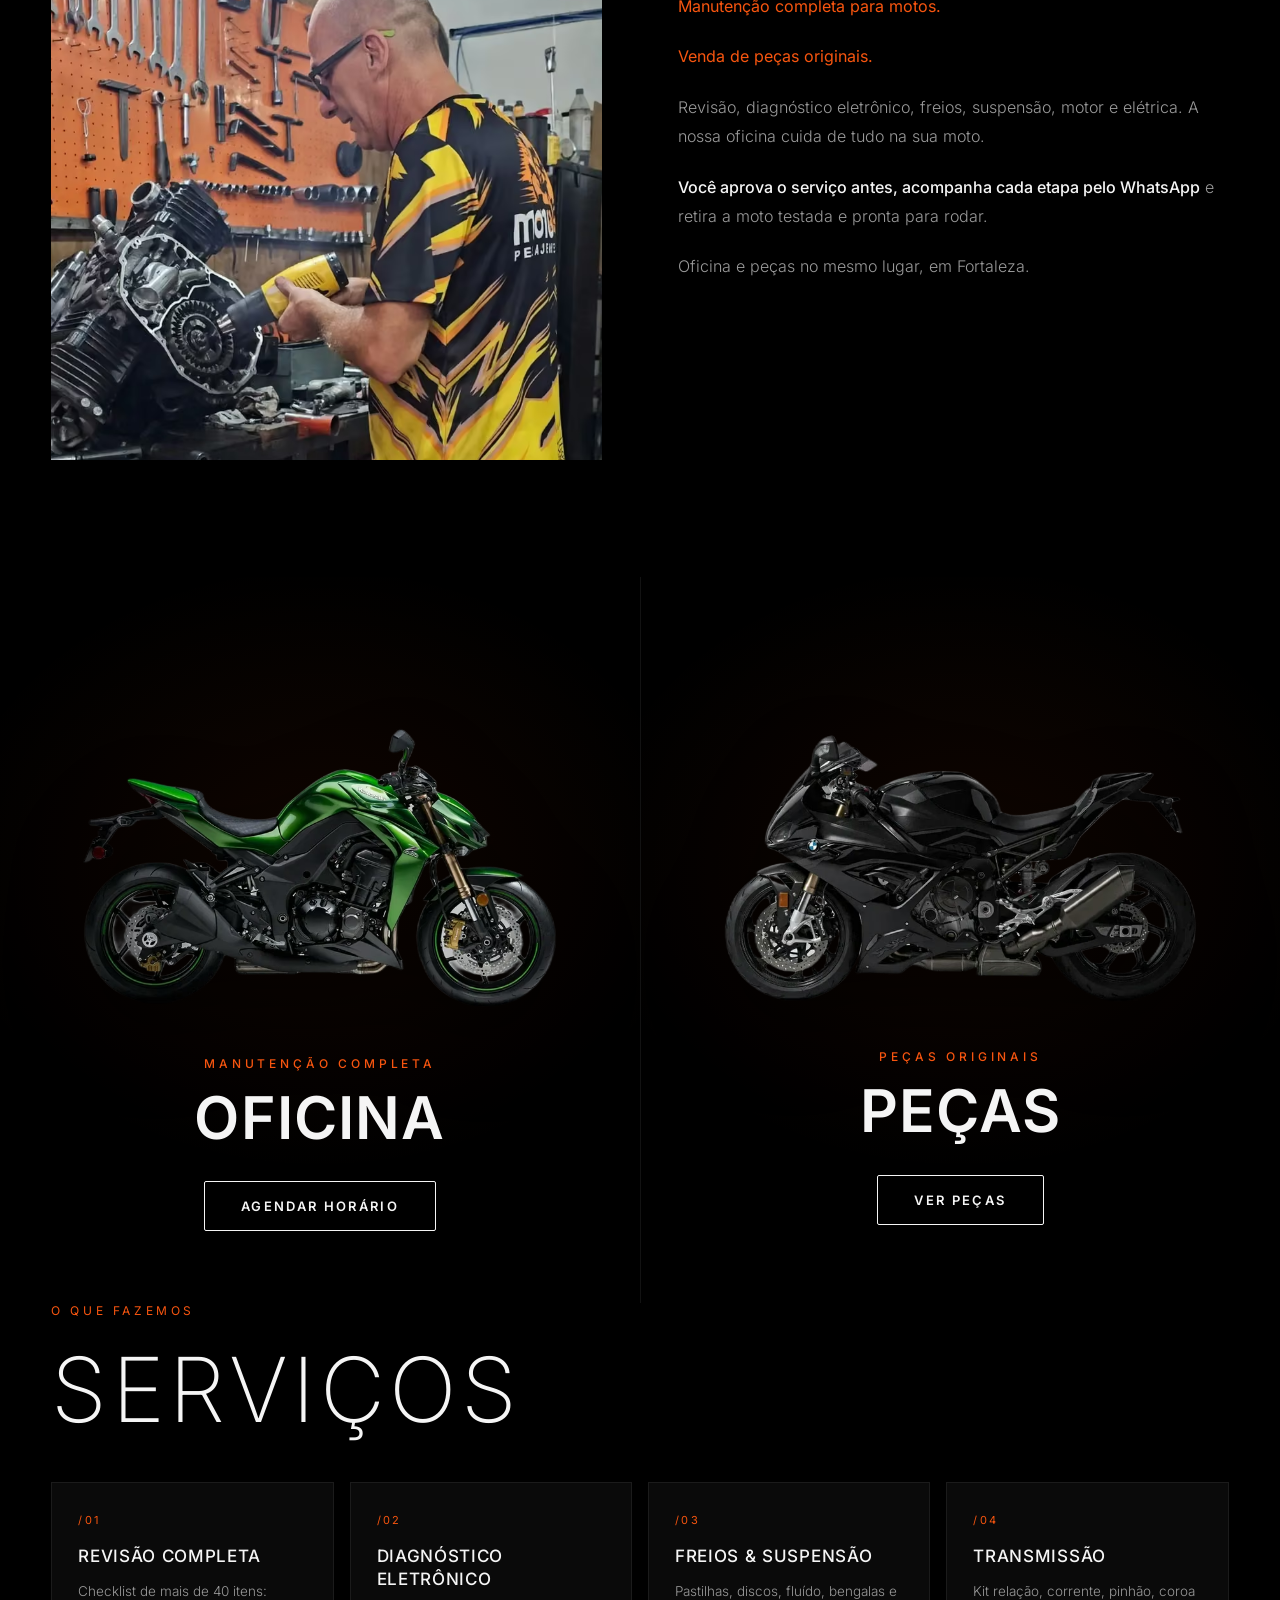
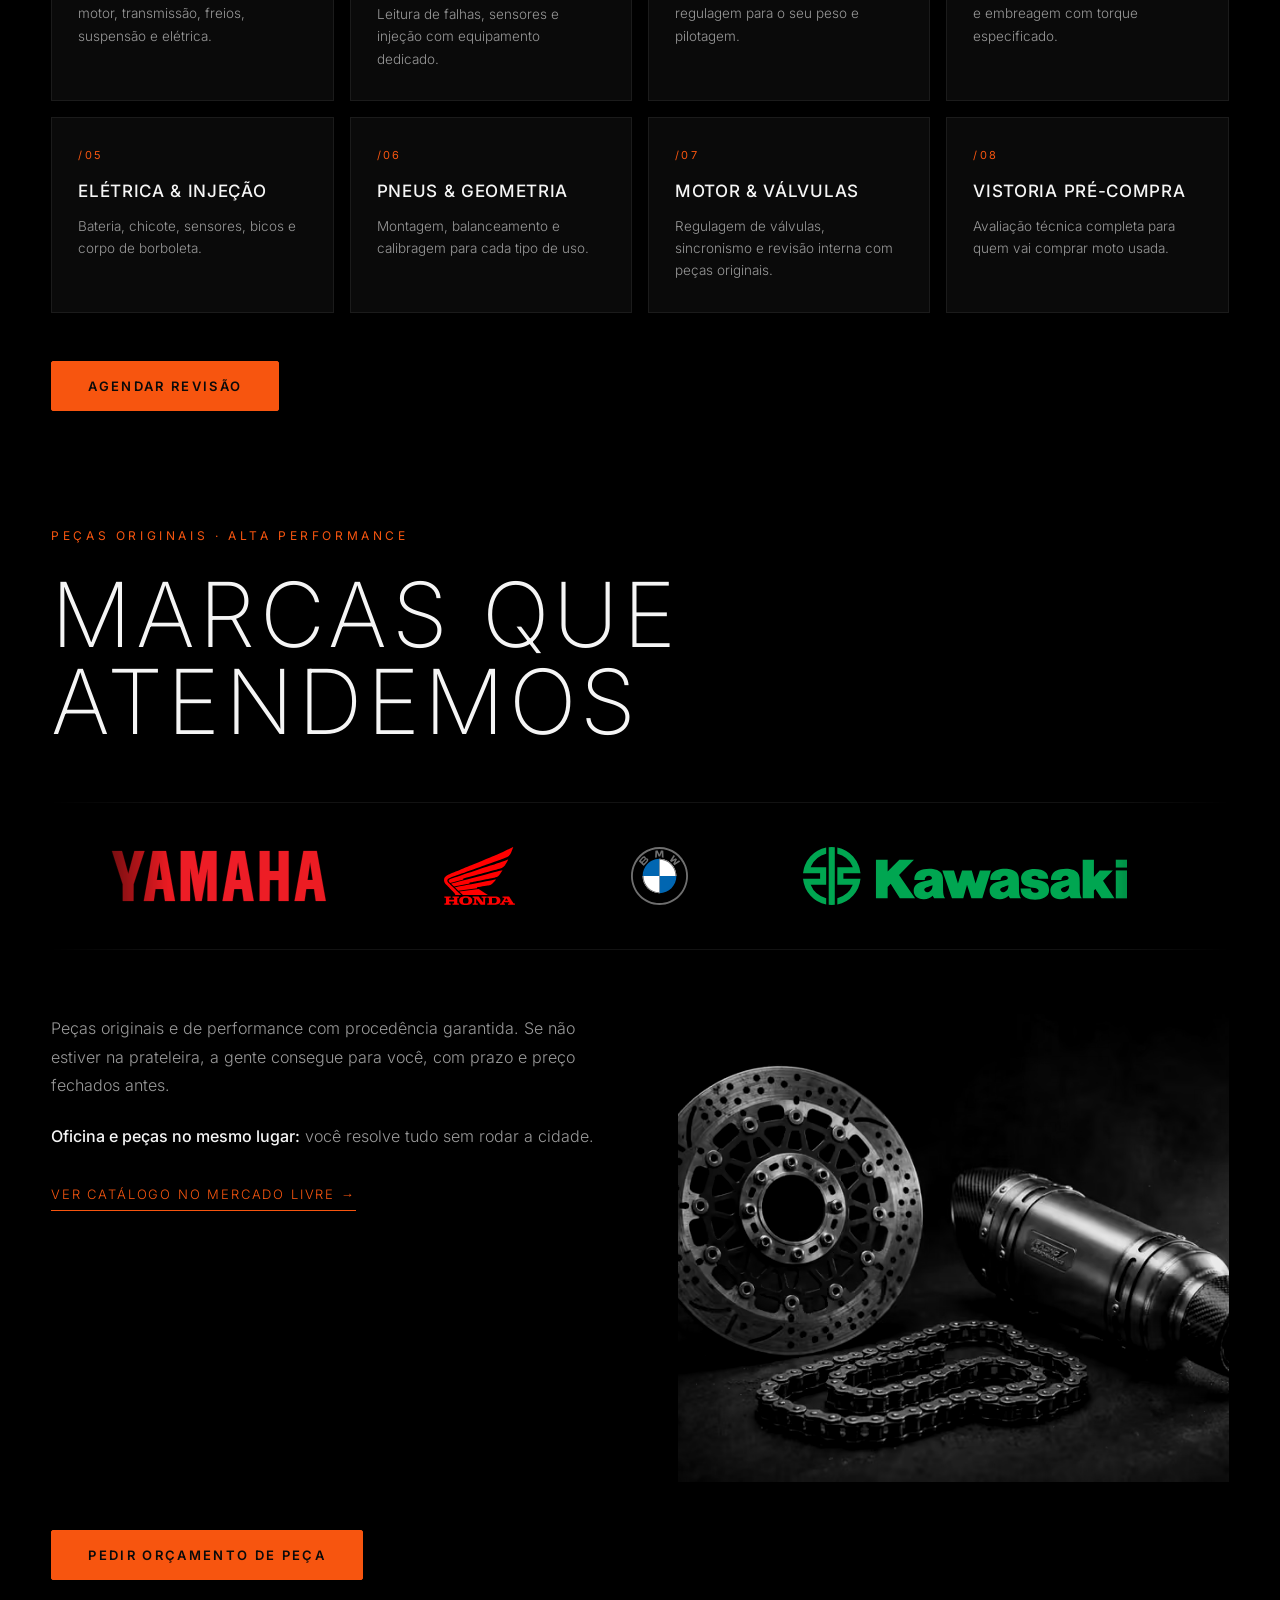
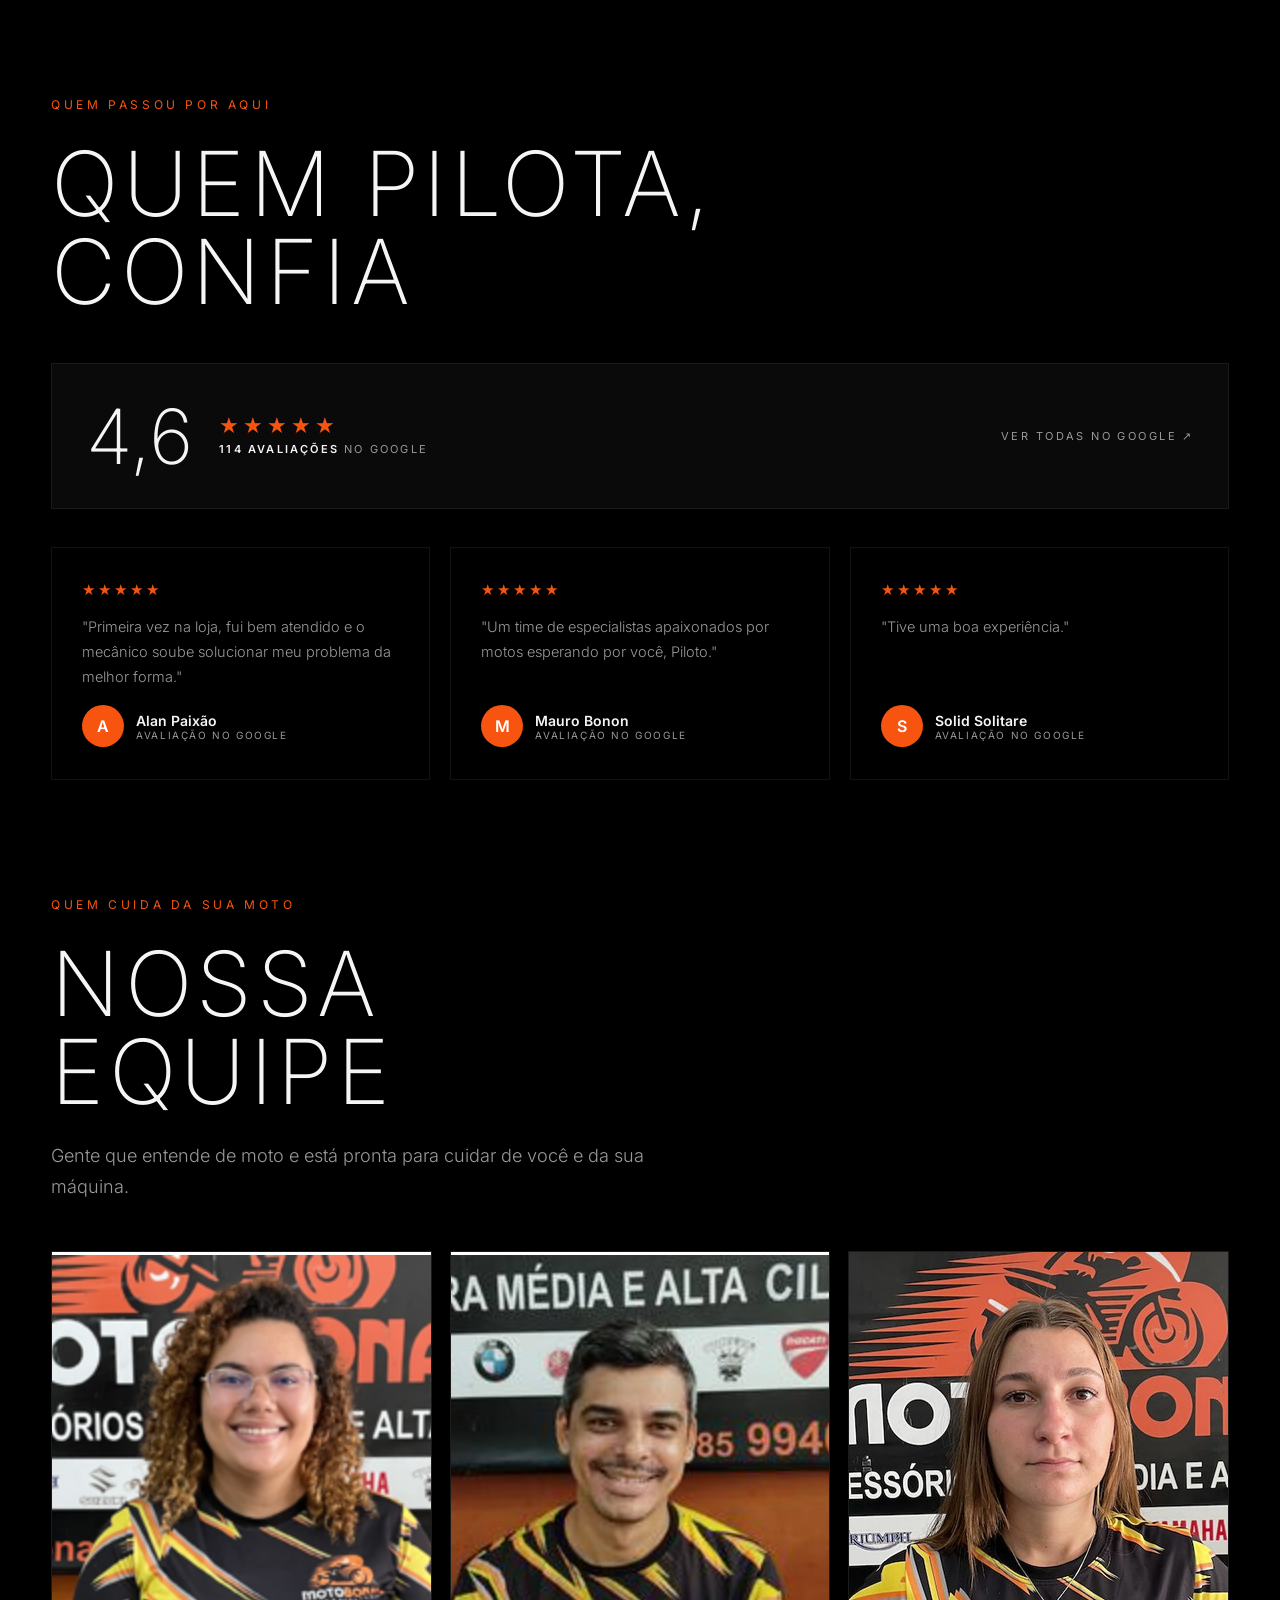
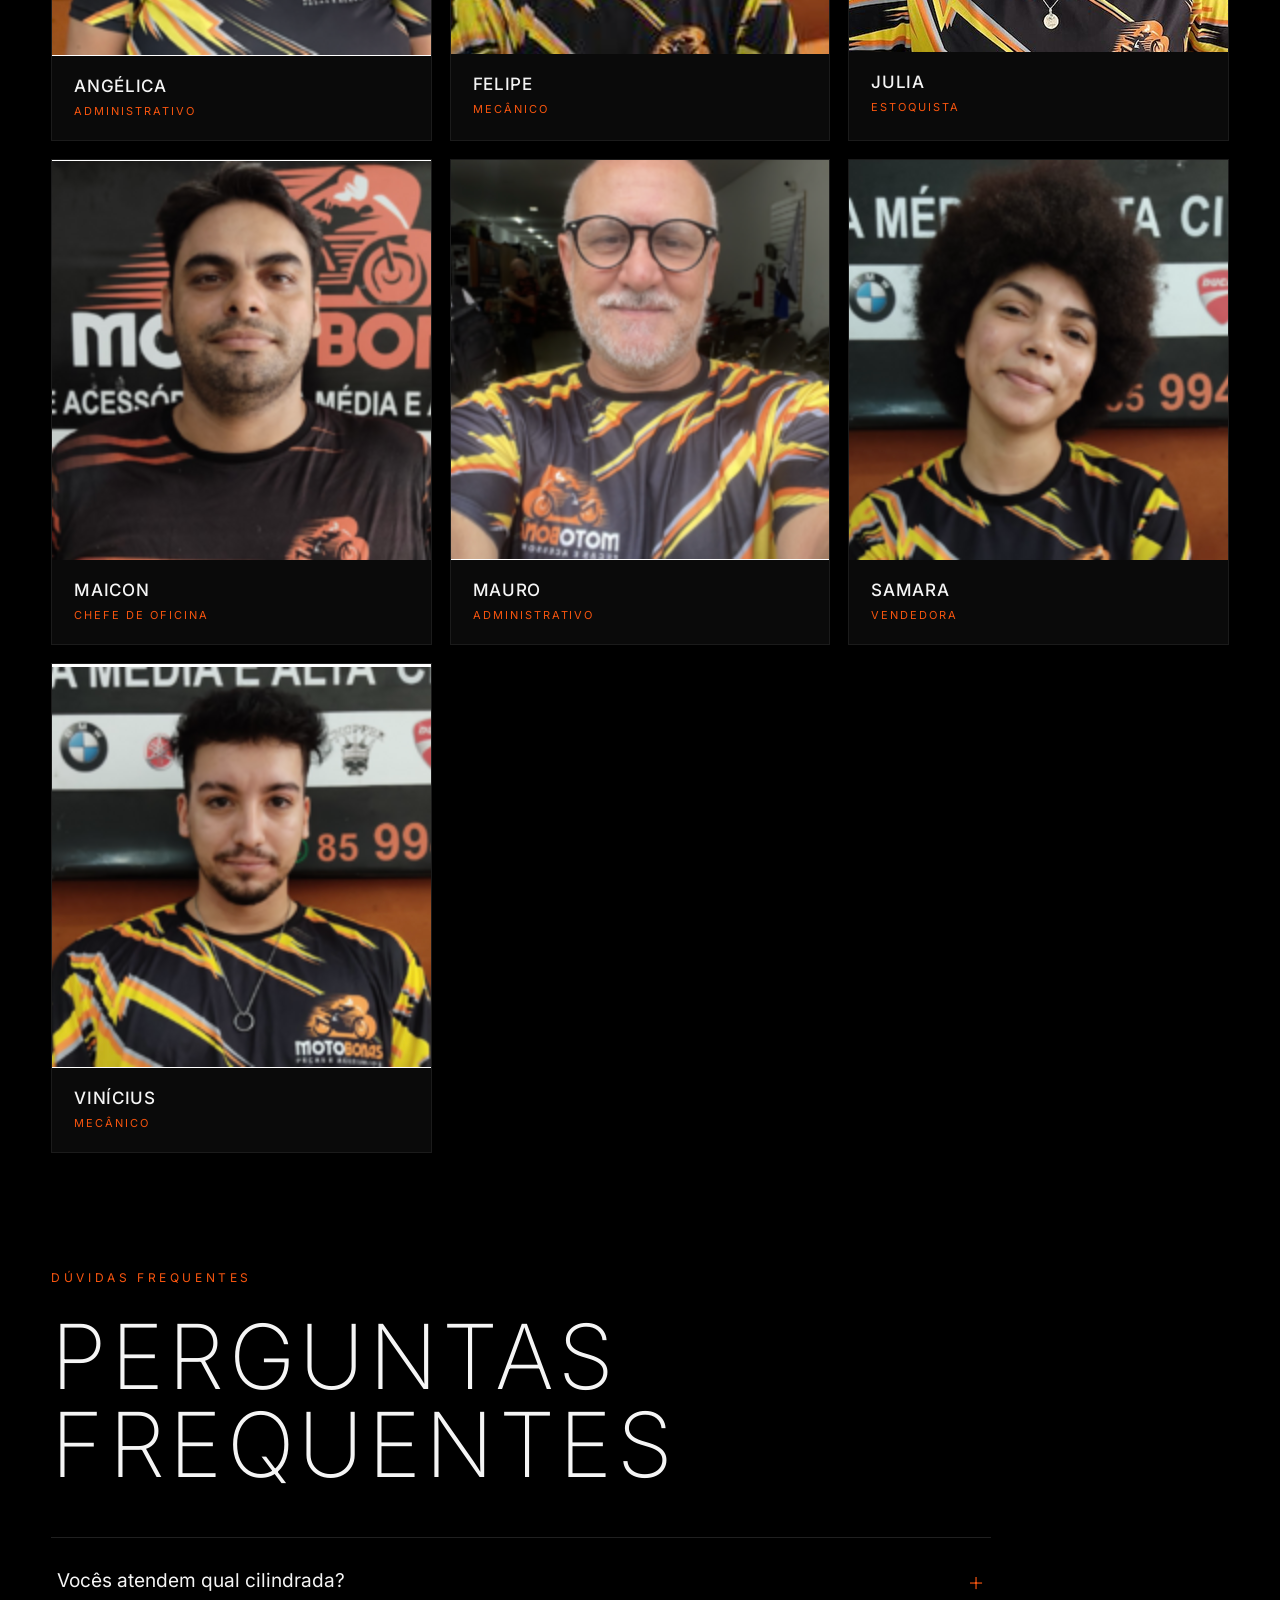
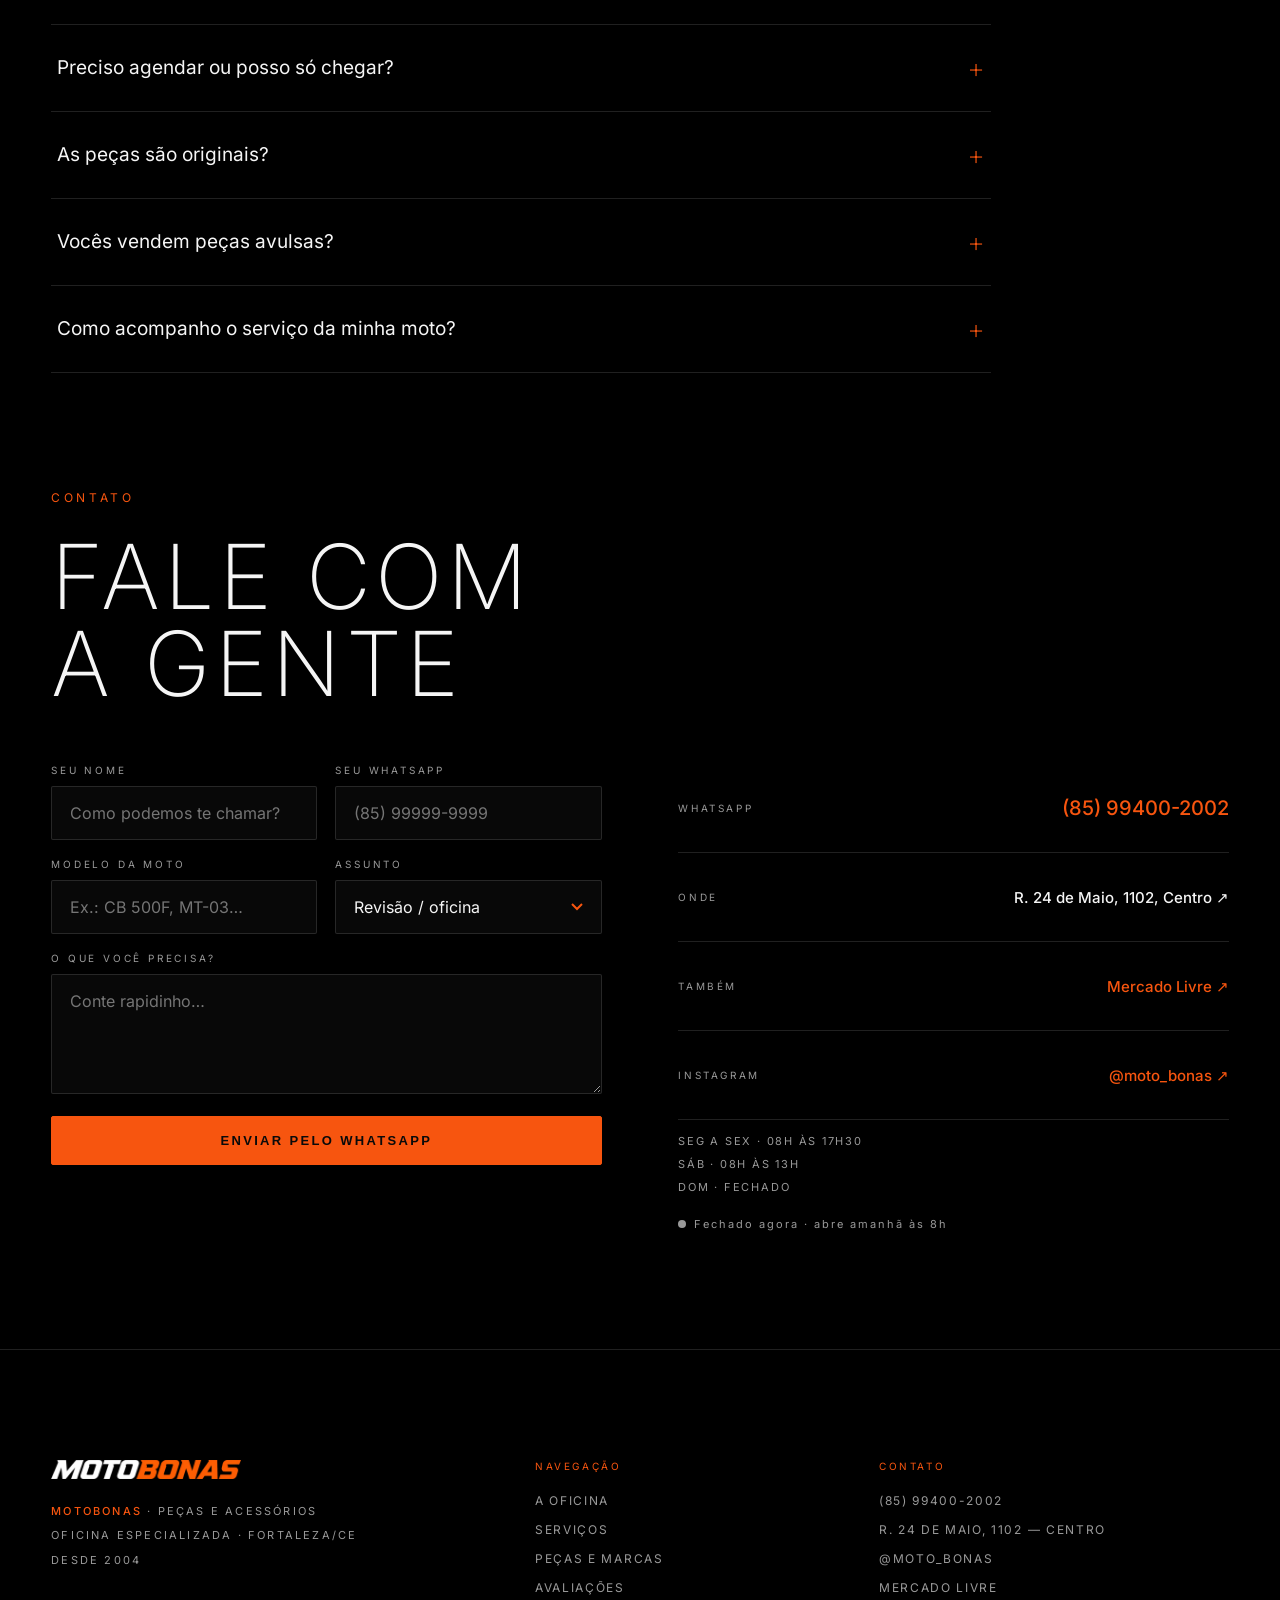
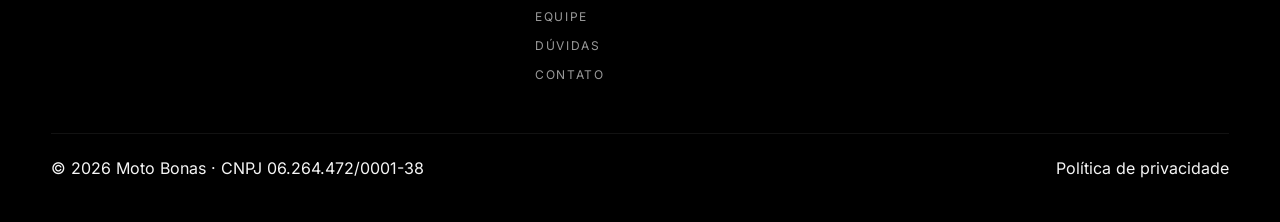
==== commit 23bfba28: "fix(marca): 'Moto Bonas' com espaco nas mensagens do WhatsApp e metadados" ====
--- a/index.html
+++ b/index.html
@@ -8,7 +8,7 @@
 <link rel="canonical" href="https://motobonas.com.br/">
 <meta name="theme-color" content="#000000">
 <meta property="og:type" content="website">
-<meta property="og:site_name" content="Motobonas">
+<meta property="og:site_name" content="Moto Bonas">
 <meta property="og:locale" content="pt_BR">
 <meta property="og:url" content="https://motobonas.com.br/">
 <meta property="og:title" content="MOTOBONAS | Oficina e Peças para Motos">
@@ -16,7 +16,7 @@
 <meta property="og:image" content="https://motobonas.com.br/assets/og-image-2026.jpg">
 <meta property="og:image:width" content="1200">
 <meta property="og:image:height" content="630">
-<meta property="og:image:alt" content="Motobonas — oficina e peças para motos em Fortaleza">
+<meta property="og:image:alt" content="Moto Bonas — oficina e peças para motos em Fortaleza">
 <meta name="twitter:card" content="summary_large_image">
 <meta name="twitter:title" content="MOTOBONAS | Oficina e Peças para Motos">
 <meta name="twitter:description" content="Entra moto. Sai máquina. Oficina especializada e peças em Fortaleza/CE.">
@@ -369,7 +369,7 @@
 <body>
 
 <header id="hdr">
-  <a class="brand" href="#topo" aria-label="Motobonas - início">
+  <a class="brand" href="#topo" aria-label="Moto Bonas - início">
     <img class="lg-dark" src="assets/logo-mb-dark-400.webp" srcset="assets/logo-mb-dark-400.webp 400w, assets/logo-mb-dark-800.webp 800w" sizes="320px" alt="Moto Bonas - Oficina e Moto Peças" width="400" height="39">
     <img class="lg-light" src="assets/logo-mb-light-400.webp" srcset="assets/logo-mb-light-400.webp 400w, assets/logo-mb-light-800.webp 800w" sizes="320px" alt="" aria-hidden="true" width="400" height="39">
   </a>
@@ -386,17 +386,17 @@
       <svg class="icon-sun" viewBox="0 0 24 24"><circle cx="12" cy="12" r="4"/><path d="M12 2v2M12 20v2M4.9 4.9l1.4 1.4M17.7 17.7l1.4 1.4M2 12h2M20 12h2M4.9 19.1l1.4-1.4M17.7 6.3l1.4-1.4"/></svg>
       <svg class="icon-moon" viewBox="0 0 24 24"><path d="M21 12.8A9 9 0 1 1 11.2 3a7 7 0 0 0 9.8 9.8z"/></svg>
     </button>
-    <a class="btn" href="https://wa.me/5585994002002?text=Ol%C3%A1!%20Vim%20pelo%20site%20da%20Motobonas%20e%20quero%20um%20or%C3%A7amento." target="_blank" rel="noopener" data-wa>WhatsApp</a>
+    <a class="btn" href="https://wa.me/5585994002002?text=Ol%C3%A1!%20Vim%20pelo%20site%20da%20Moto%20Bonas%20e%20quero%20um%20or%C3%A7amento." target="_blank" rel="noopener" data-wa>WhatsApp</a>
     <button class="burger" id="burger" type="button" aria-label="Abrir menu" aria-expanded="false" aria-controls="mnav"><span></span><span></span><span></span></button>
   </div>
 </header>
 <nav class="mnav" id="mnav" aria-label="Menu móvel">
-  <a href="#topo" class="mnav-brand" aria-label="Motobonas - início">
+  <a href="#topo" class="mnav-brand" aria-label="Moto Bonas - início">
     <img class="lg-dark" src="assets/logo-mb-dark-800.webp" alt="Moto Bonas - Oficina e Moto Peças" width="800" height="79">
     <img class="lg-light" src="assets/logo-mb-light-800.webp" alt="" aria-hidden="true" width="800" height="79">
   </a>
   <a href="#oficina">A oficina</a><a href="#servicos">Serviços</a><a href="#pecas">Peças</a><a href="#sobre">Sobre</a><a href="#equipe">Equipe</a><a href="#contato">Contato</a>
-  <a class="on" href="https://wa.me/5585994002002?text=Ol%C3%A1!%20Vim%20pelo%20site%20da%20Motobonas." target="_blank" rel="noopener" data-wa>WhatsApp</a>
+  <a class="on" href="https://wa.me/5585994002002?text=Ol%C3%A1!%20Vim%20pelo%20site%20da%20Moto%20Bonas." target="_blank" rel="noopener" data-wa>WhatsApp</a>
 </nav>
 
 <main id="topo">
@@ -409,7 +409,7 @@
       <h1 class="h-giant rise">ENTRA MOTO. SAI MÁQUINA.</h1>
       <p class="lead rise">Loja de peças originais e oficina completa para a sua moto. Manutenção, revisão e reparo. Tudo no mesmo lugar, em Fortaleza.</p>
       <div class="cta-row rise">
-        <a class="btn" href="https://wa.me/5585994002002?text=Ol%C3%A1!%20Vim%20pelo%20site%20da%20Motobonas%20e%20quero%20um%20or%C3%A7amento." target="_blank" rel="noopener" data-wa>Chamar no WhatsApp</a>
+        <a class="btn" href="https://wa.me/5585994002002?text=Ol%C3%A1!%20Vim%20pelo%20site%20da%20Moto%20Bonas%20e%20quero%20um%20or%C3%A7amento." target="_blank" rel="noopener" data-wa>Chamar no WhatsApp</a>
         <a class="btn ghost-btn" href="#oficina">Conhecer a oficina</a>
       </div>
     </div>
@@ -420,7 +420,7 @@
     <figure class="strip-item"><picture>
       <source type="image/avif" srcset="assets/fachada-480.avif 480w, assets/fachada-800.avif 800w, assets/fachada-1100.avif 1100w" sizes="(max-width:640px) 50vw, 25vw">
       <source type="image/webp" srcset="assets/fachada-480.webp 480w, assets/fachada-800.webp 800w, assets/fachada-1100.webp 1100w" sizes="(max-width:640px) 50vw, 25vw">
-      <img src="assets/fachada-800.webp" width="800" height="446" alt="Fachada da loja Motobonas" loading="lazy" decoding="async">
+      <img src="assets/fachada-800.webp" width="800" height="446" alt="Fachada da loja Moto Bonas" loading="lazy" decoding="async">
     </picture><figcaption aria-hidden="true">A fachada</figcaption></figure>
     <figure class="strip-item"><picture>
       <source type="image/avif" srcset="assets/pecas-480.avif 480w, assets/pecas-800.avif 800w, assets/pecas-1280.avif 1280w" sizes="(max-width:640px) 50vw, 25vw">
@@ -448,7 +448,7 @@
         <div class="strip-img rise"><picture>
       <source type="image/avif" srcset="assets/dono-480.avif 480w, assets/dono-800.avif 800w, assets/dono-1100.avif 1100w" sizes="(max-width:1024px) 100vw, 45vw">
       <source type="image/webp" srcset="assets/dono-480.webp 480w, assets/dono-800.webp 800w, assets/dono-1100.webp 1100w" sizes="(max-width:1024px) 100vw, 45vw">
-      <img class="color" src="assets/dono-800.webp" width="800" height="781" alt="Dono da Motobonas trabalhando no motor de uma moto" loading="lazy" decoding="async">
+      <img class="color" src="assets/dono-800.webp" width="800" height="781" alt="Dono da Moto Bonas trabalhando no motor de uma moto" loading="lazy" decoding="async">
     </picture></div>
         <div class="txt rise">
           <p class="hl">Manutenção completa para motos.</p>
@@ -703,7 +703,7 @@
   <div class="wrap">
     <div class="foot-grid">
       <div class="fcol">
-        <img src="assets/logo-mb-dark-800.webp" alt="Motobonas" width="400" height="39" loading="lazy">
+        <img src="assets/logo-mb-dark-800.webp" alt="Moto Bonas" width="400" height="39" loading="lazy">
         <p class="m"><b>MOTOBONAS</b> · PEÇAS E ACESSÓRIOS<br>OFICINA ESPECIALIZADA · FORTALEZA/CE<br>DESDE 2004</p>
       </div>
       <nav class="fcol" aria-label="Navegação do rodapé">
@@ -733,10 +733,10 @@
 
 <div class="bookbar">
   <span class="t"><b>REVISÃO COM HORA MARCADA</b>Vagas por agendamento</span>
-  <a class="btn" href="https://wa.me/5585994002002?text=Ol%C3%A1!%20Quero%20agendar%20um%20hor%C3%A1rio%20na%20Motobonas." target="_blank" rel="noopener" data-wa>Agendar</a>
+  <a class="btn" href="https://wa.me/5585994002002?text=Ol%C3%A1!%20Quero%20agendar%20um%20hor%C3%A1rio%20na%20Moto%20Bonas." target="_blank" rel="noopener" data-wa>Agendar</a>
 </div>
 
-<a class="wa-float" href="https://wa.me/5585994002002?text=Ol%C3%A1!%20Vim%20pelo%20site%20da%20Motobonas." target="_blank" rel="noopener" aria-label="Chamar no WhatsApp" data-wa>
+<a class="wa-float" href="https://wa.me/5585994002002?text=Ol%C3%A1!%20Vim%20pelo%20site%20da%20Moto%20Bonas." target="_blank" rel="noopener" aria-label="Chamar no WhatsApp" data-wa>
   <svg viewBox="0 0 24 24"><path d="M12 2a10 10 0 0 0-8.6 15.1L2 22l5.1-1.3A10 10 0 1 0 12 2zm0 18.2a8.2 8.2 0 0 1-4.2-1.1l-.3-.2-3 .8.8-2.9-.2-.3A8.2 8.2 0 1 1 12 20.2zm4.6-6.1c-.3-.1-1.5-.7-1.7-.8-.2-.1-.4-.1-.6.1-.2.3-.6.8-.8 1-.1.2-.3.2-.5.1a6.7 6.7 0 0 1-3.3-2.9c-.3-.4 0-.5.1-.7l.4-.5c.1-.2.1-.3 0-.5l-.8-1.9c-.2-.5-.4-.4-.6-.4h-.5c-.2 0-.5.2-.7.5-.2.3-.9.9-.9 2.2s.9 2.5 1.1 2.7c.1.2 1.9 2.9 4.5 4 .6.3 1.1.4 1.5.6.6.2 1.2.2 1.6.1.5-.1 1.5-.6 1.7-1.2.2-.6.2-1.1.2-1.2-.1-.1-.3-.2-.6-.3z"/></svg>
 </a>
 
@@ -868,7 +868,7 @@
     }
     aviso.classList.remove('on'); aviso.textContent='';
     var v=function(id){return campo(id).value.trim()};
-    var msg='Olá! Vim pelo site da Motobonas.%0A%0A'+
+    var msg='Olá! Vim pelo site da Moto Bonas.%0A%0A'+
       'Nome: '+encodeURIComponent(v('f-nome'))+'%0A'+
       'WhatsApp: '+encodeURIComponent(v('f-fone'))+'%0A'+
       'Moto: '+encodeURIComponent(v('f-moto')||'-')+'%0A'+
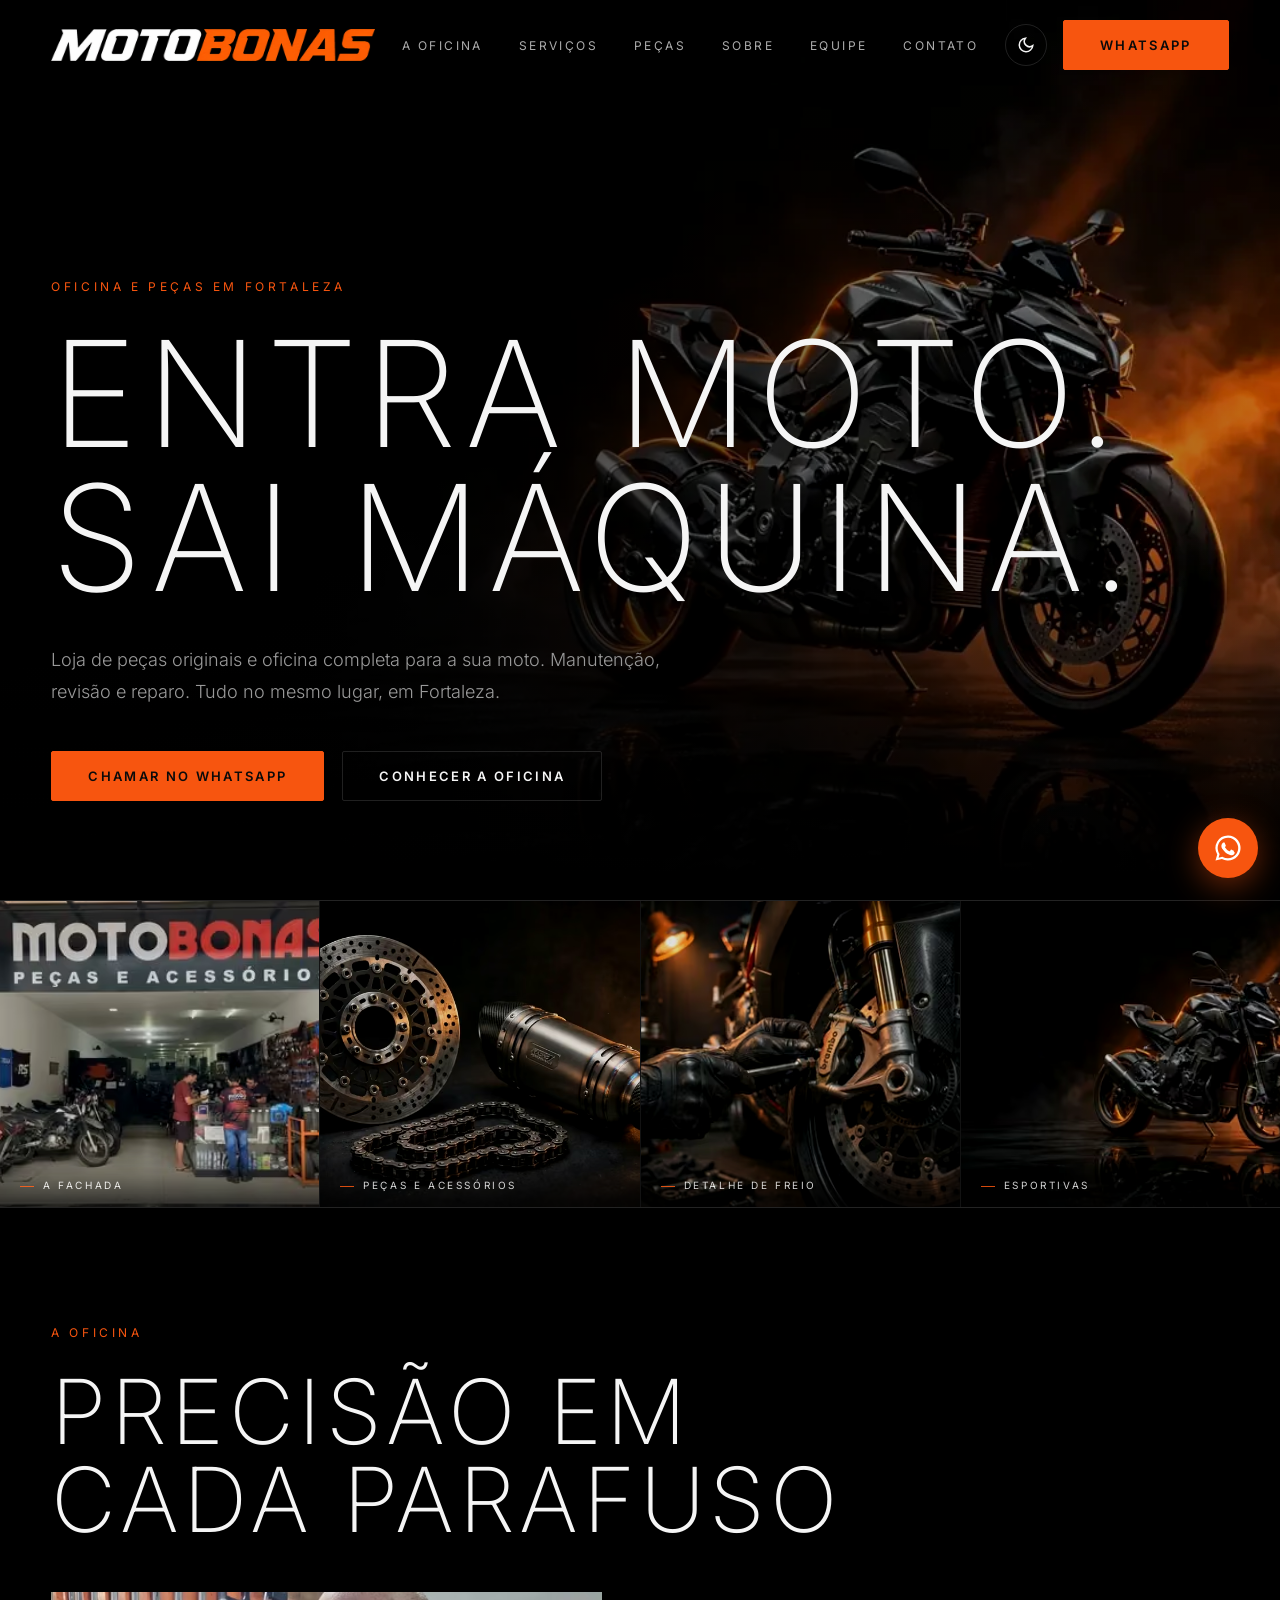
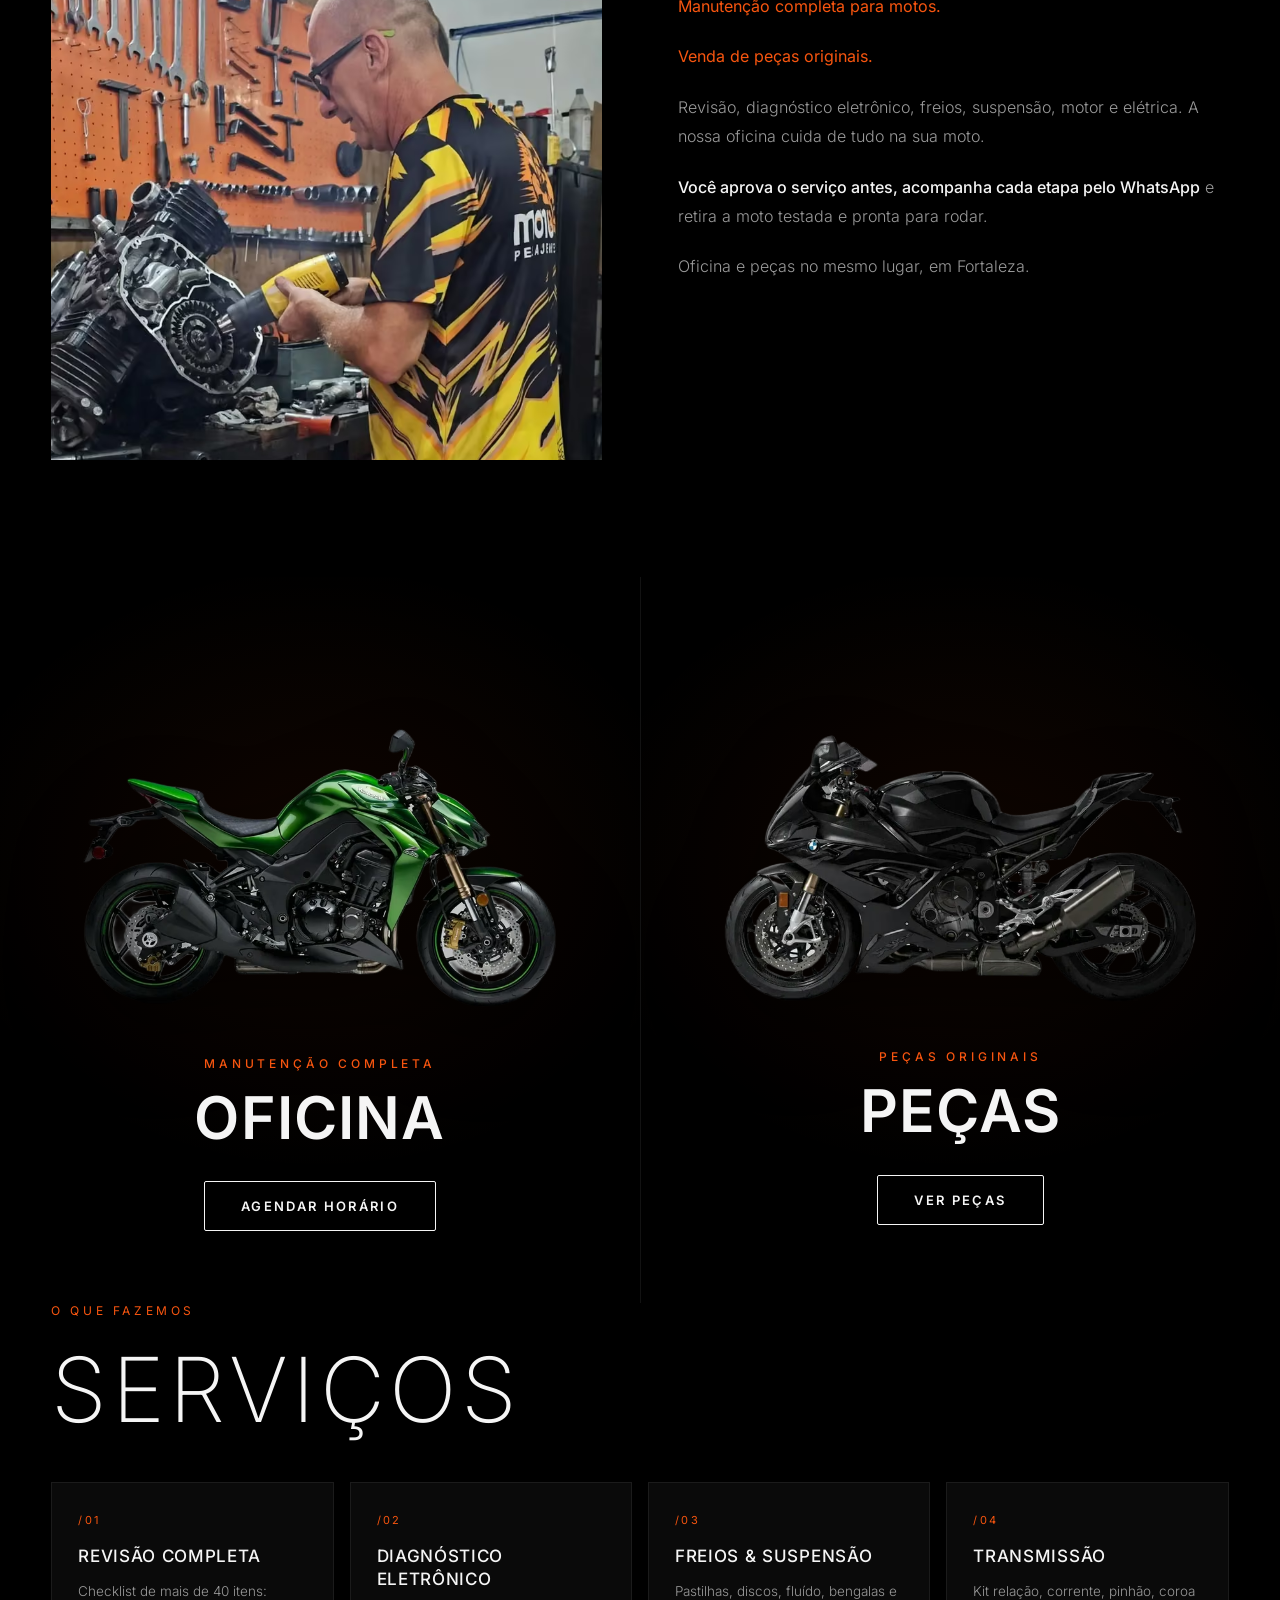
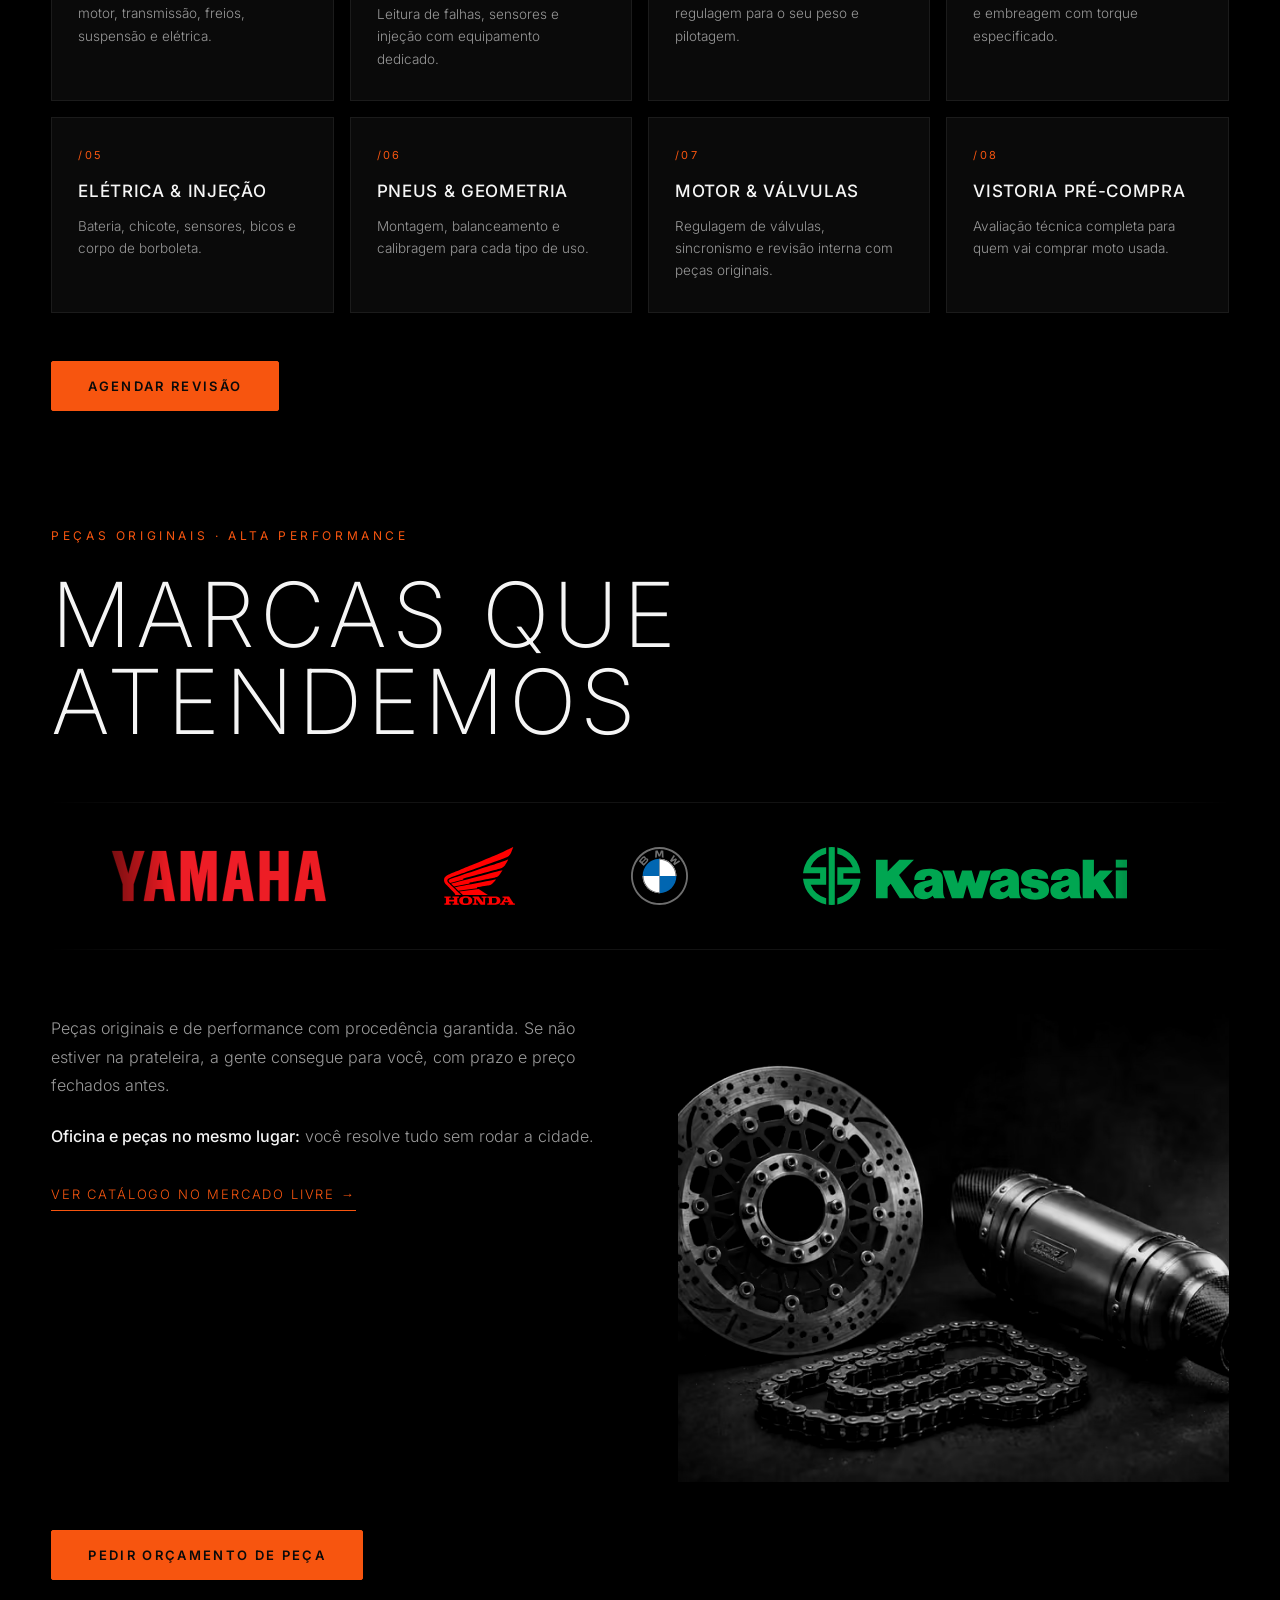
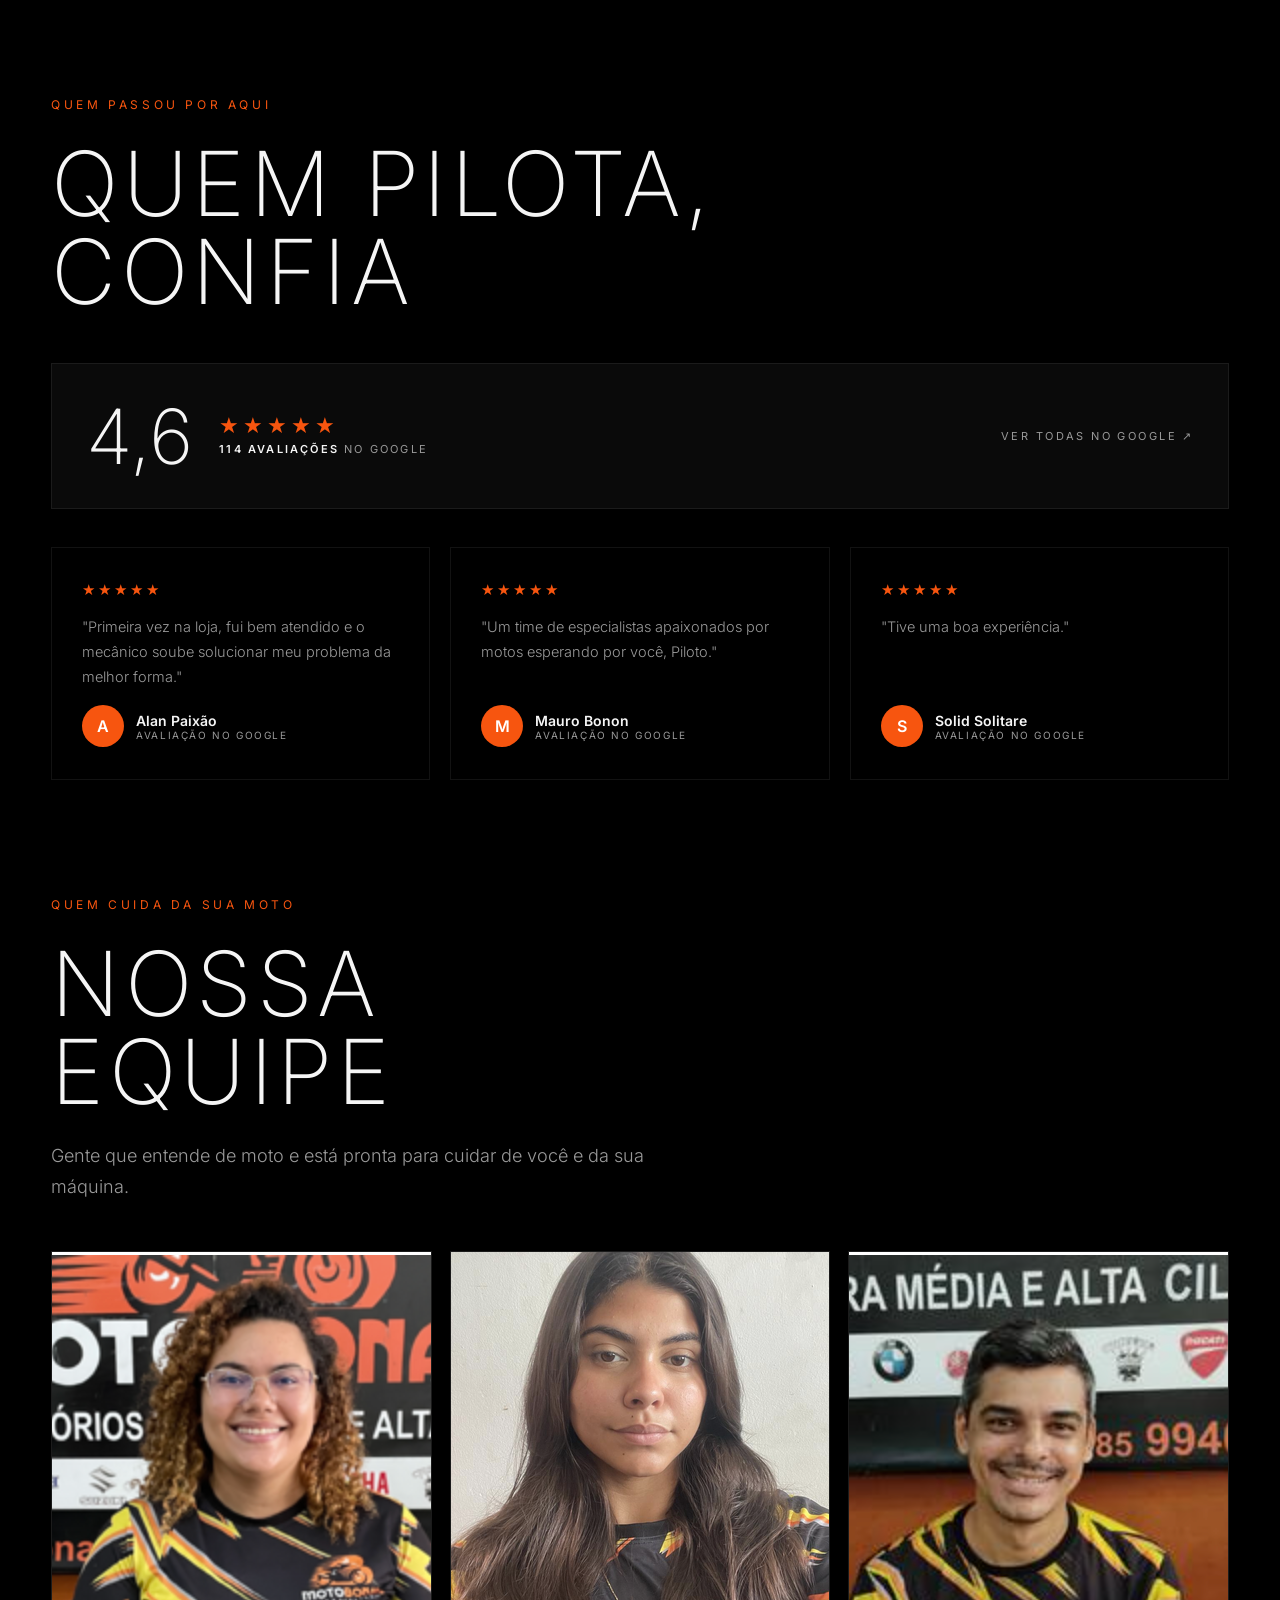
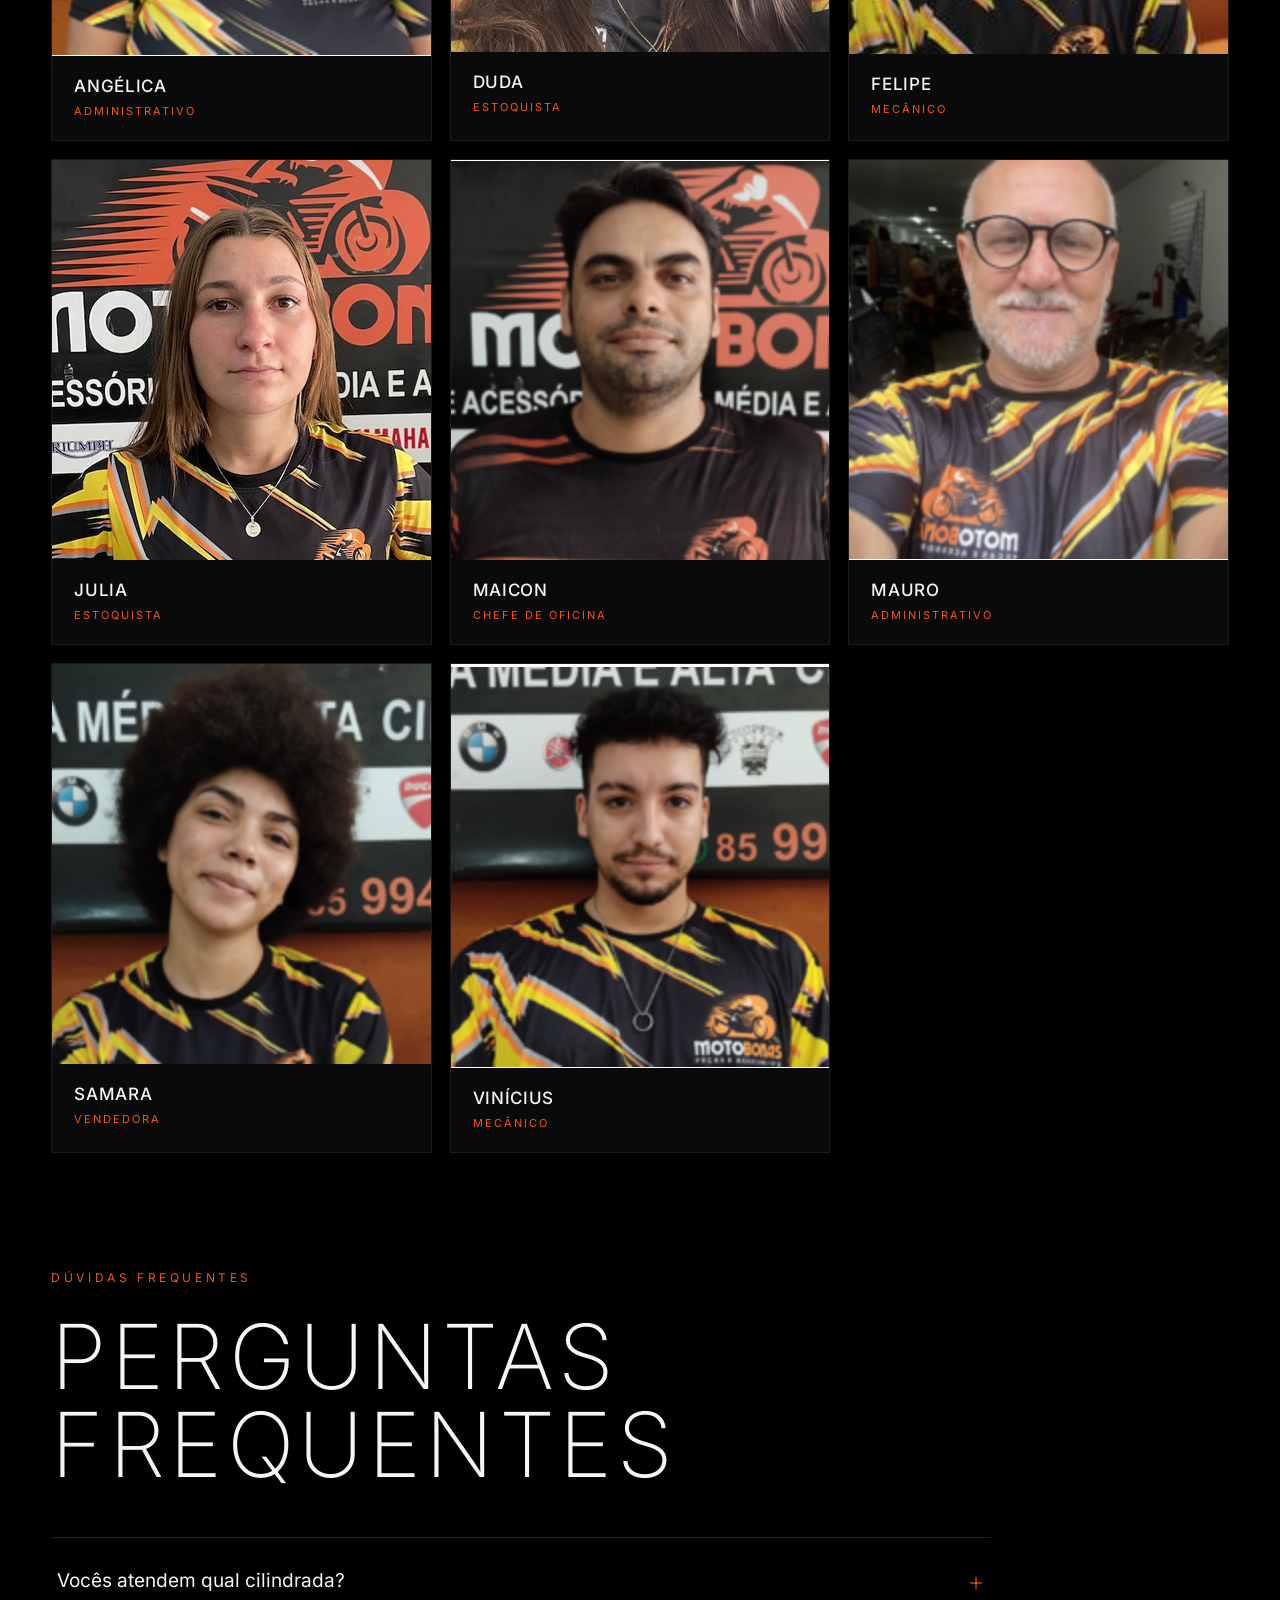
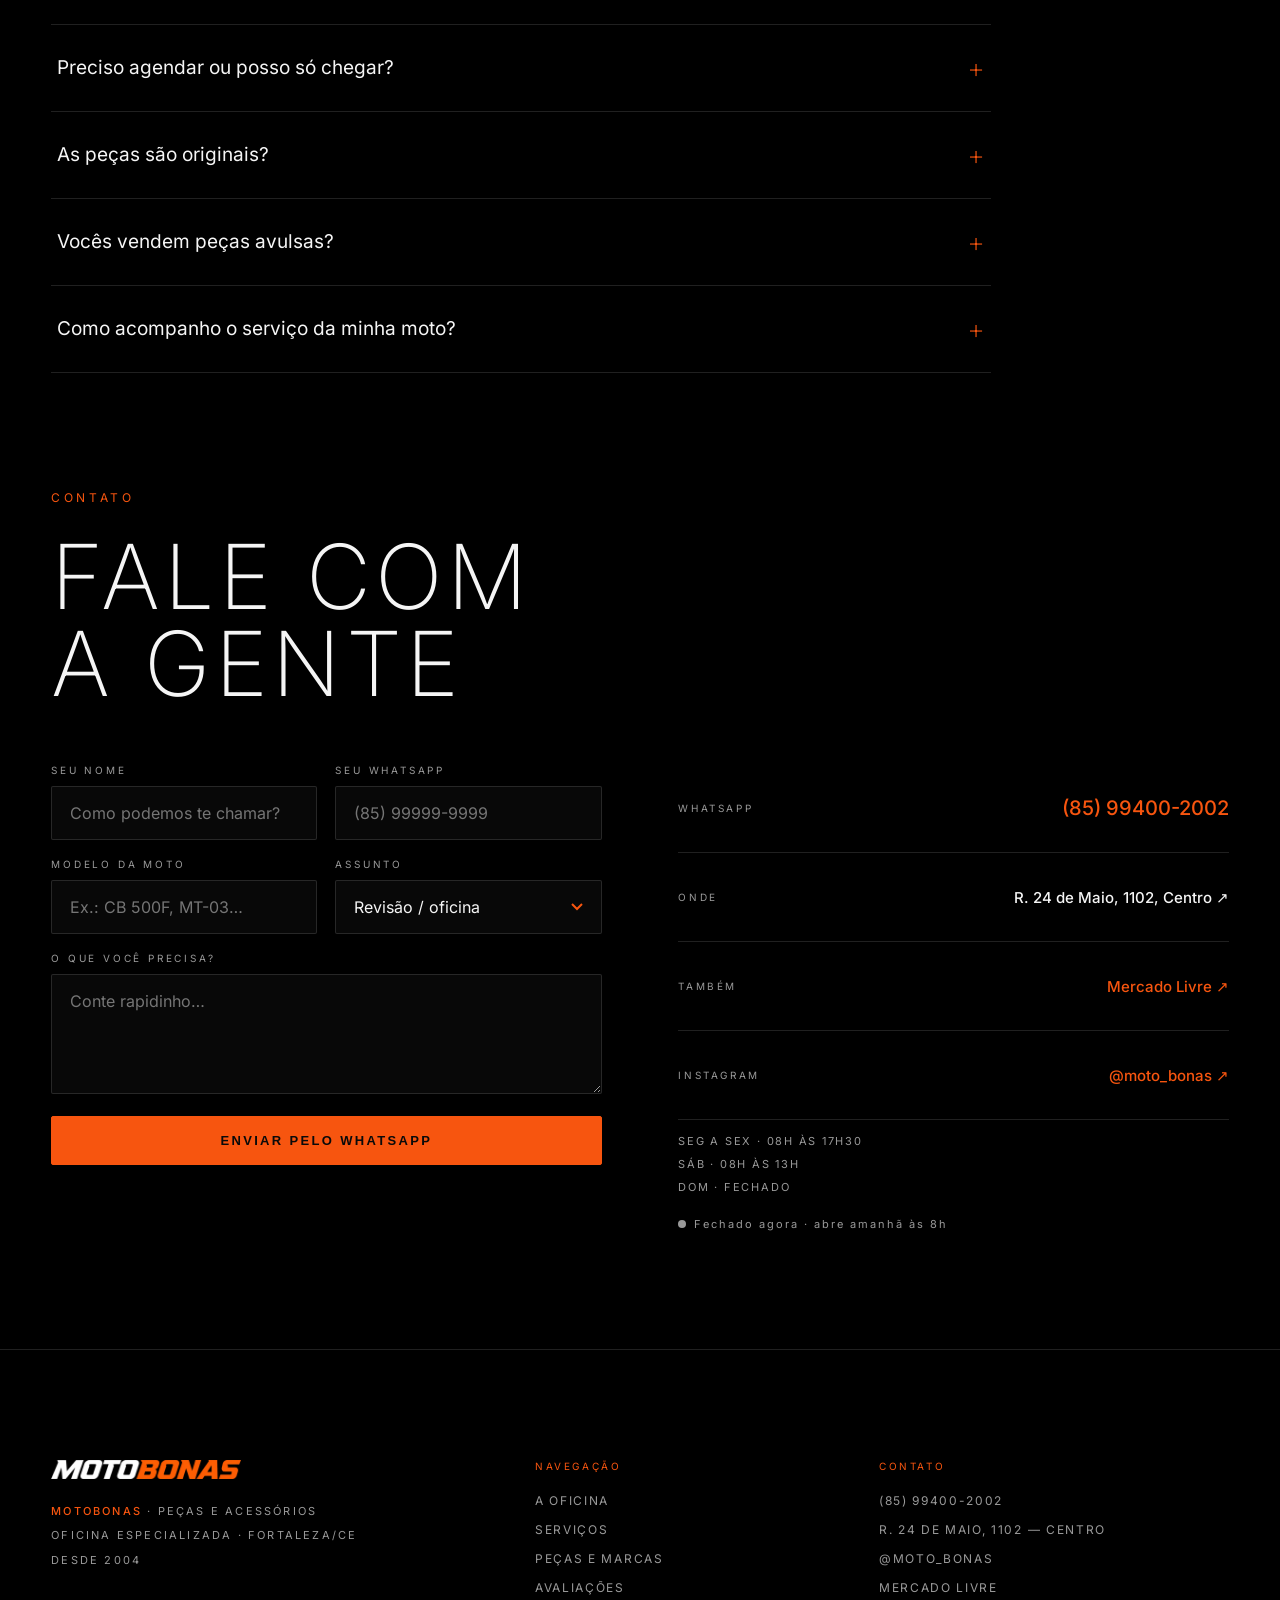
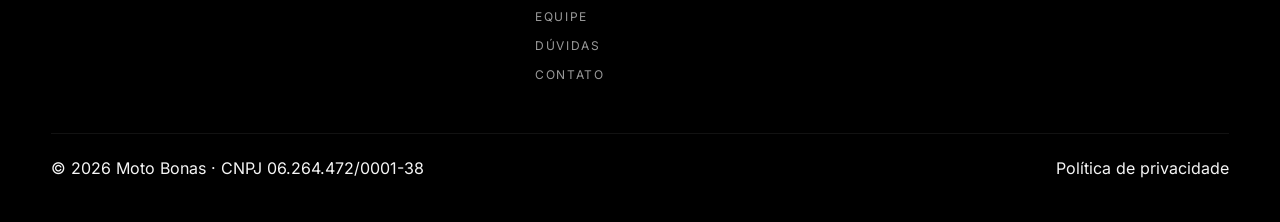
==== commit 3971e87f: "feat(equipe): adiciona Duda (Estoquista) na equipe" ====
--- a/index.html
+++ b/index.html
@@ -604,6 +604,10 @@
           <div class="info"><h3>Angélica</h3><p>Administrativo</p></div>
         </article>
         <article class="team-card rise">
+          <img src="equipe/Duda%20-%20Estoquista.png" width="400" height="400" alt="Duda, estoquista da Moto Bonas" loading="lazy" decoding="async">
+          <div class="info"><h3>Duda</h3><p>Estoquista</p></div>
+        </article>
+        <article class="team-card rise">
           <img src="equipe/Felipe%20-%20Mec%C3%A2nico.png" width="402" height="402" alt="Felipe, mecânico da Moto Bonas" loading="lazy" decoding="async">
           <div class="info"><h3>Felipe</h3><p>Mecânico</p></div>
         </article>
